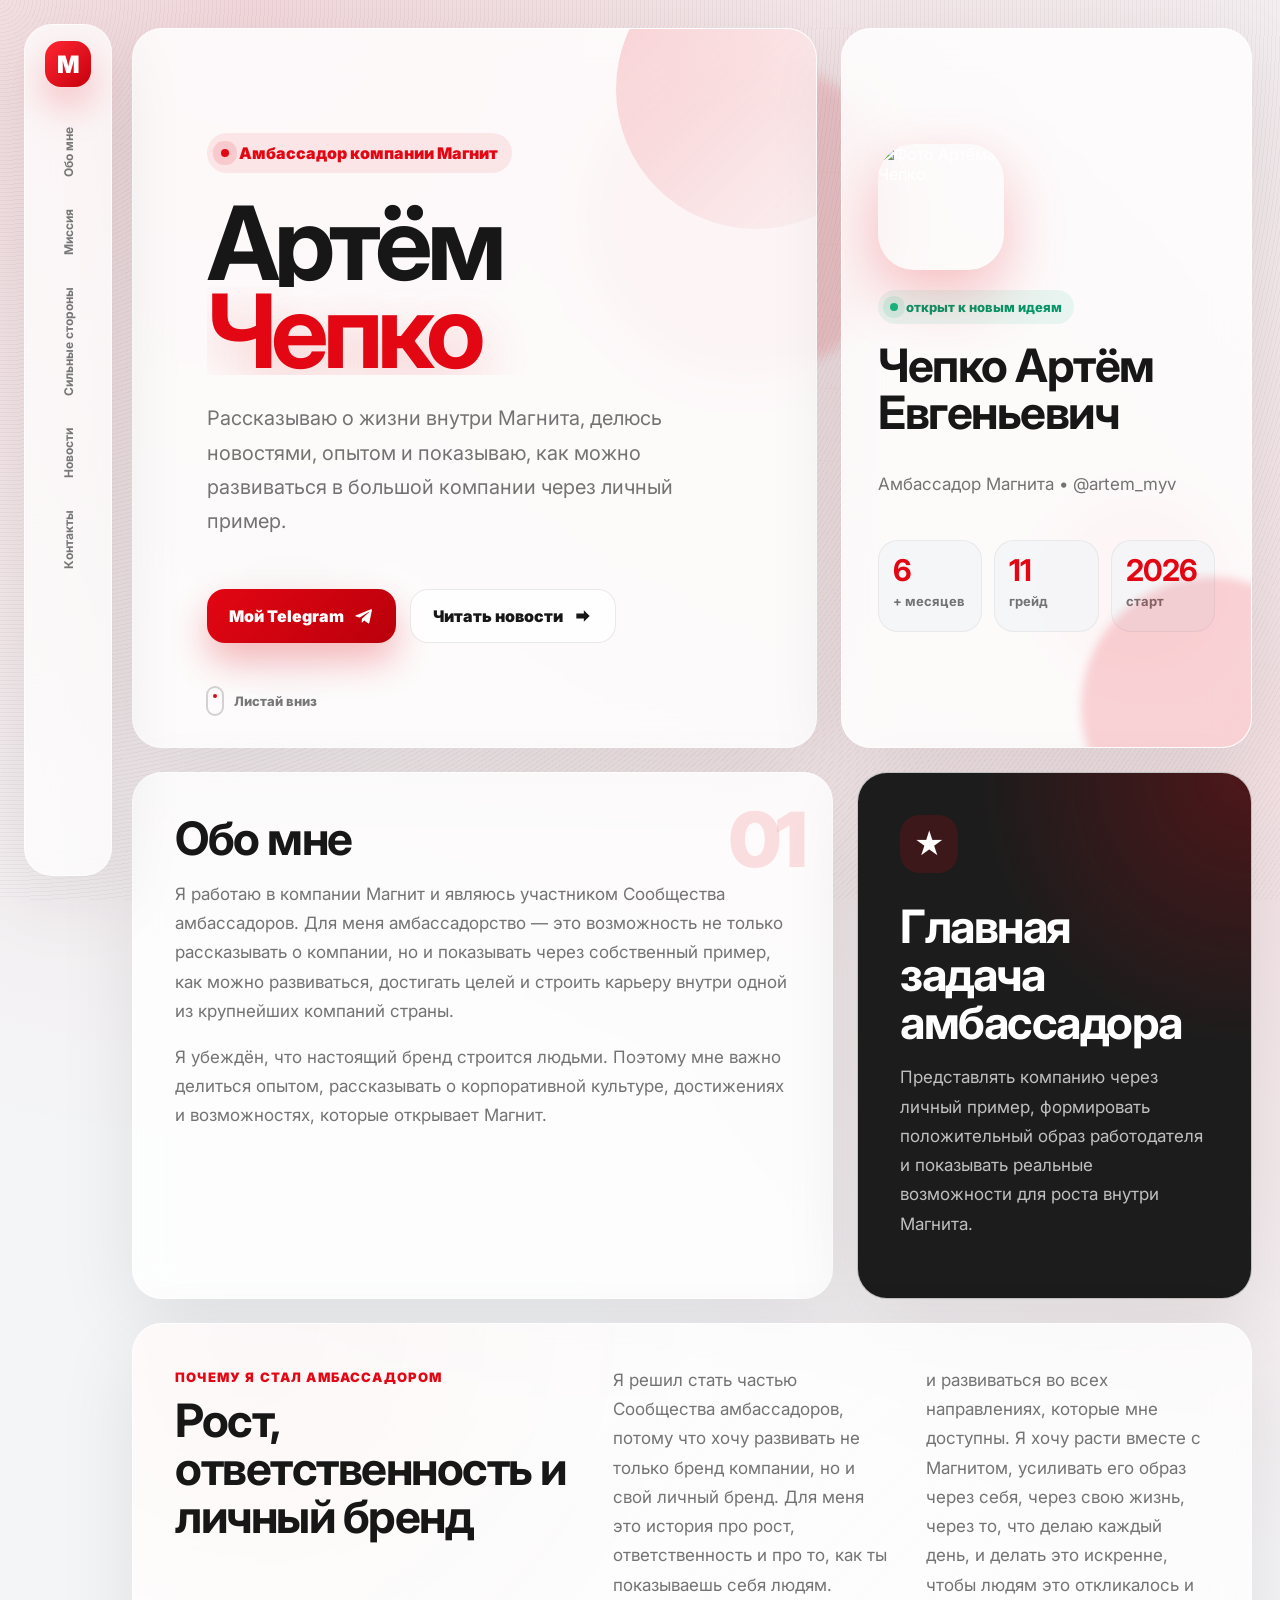
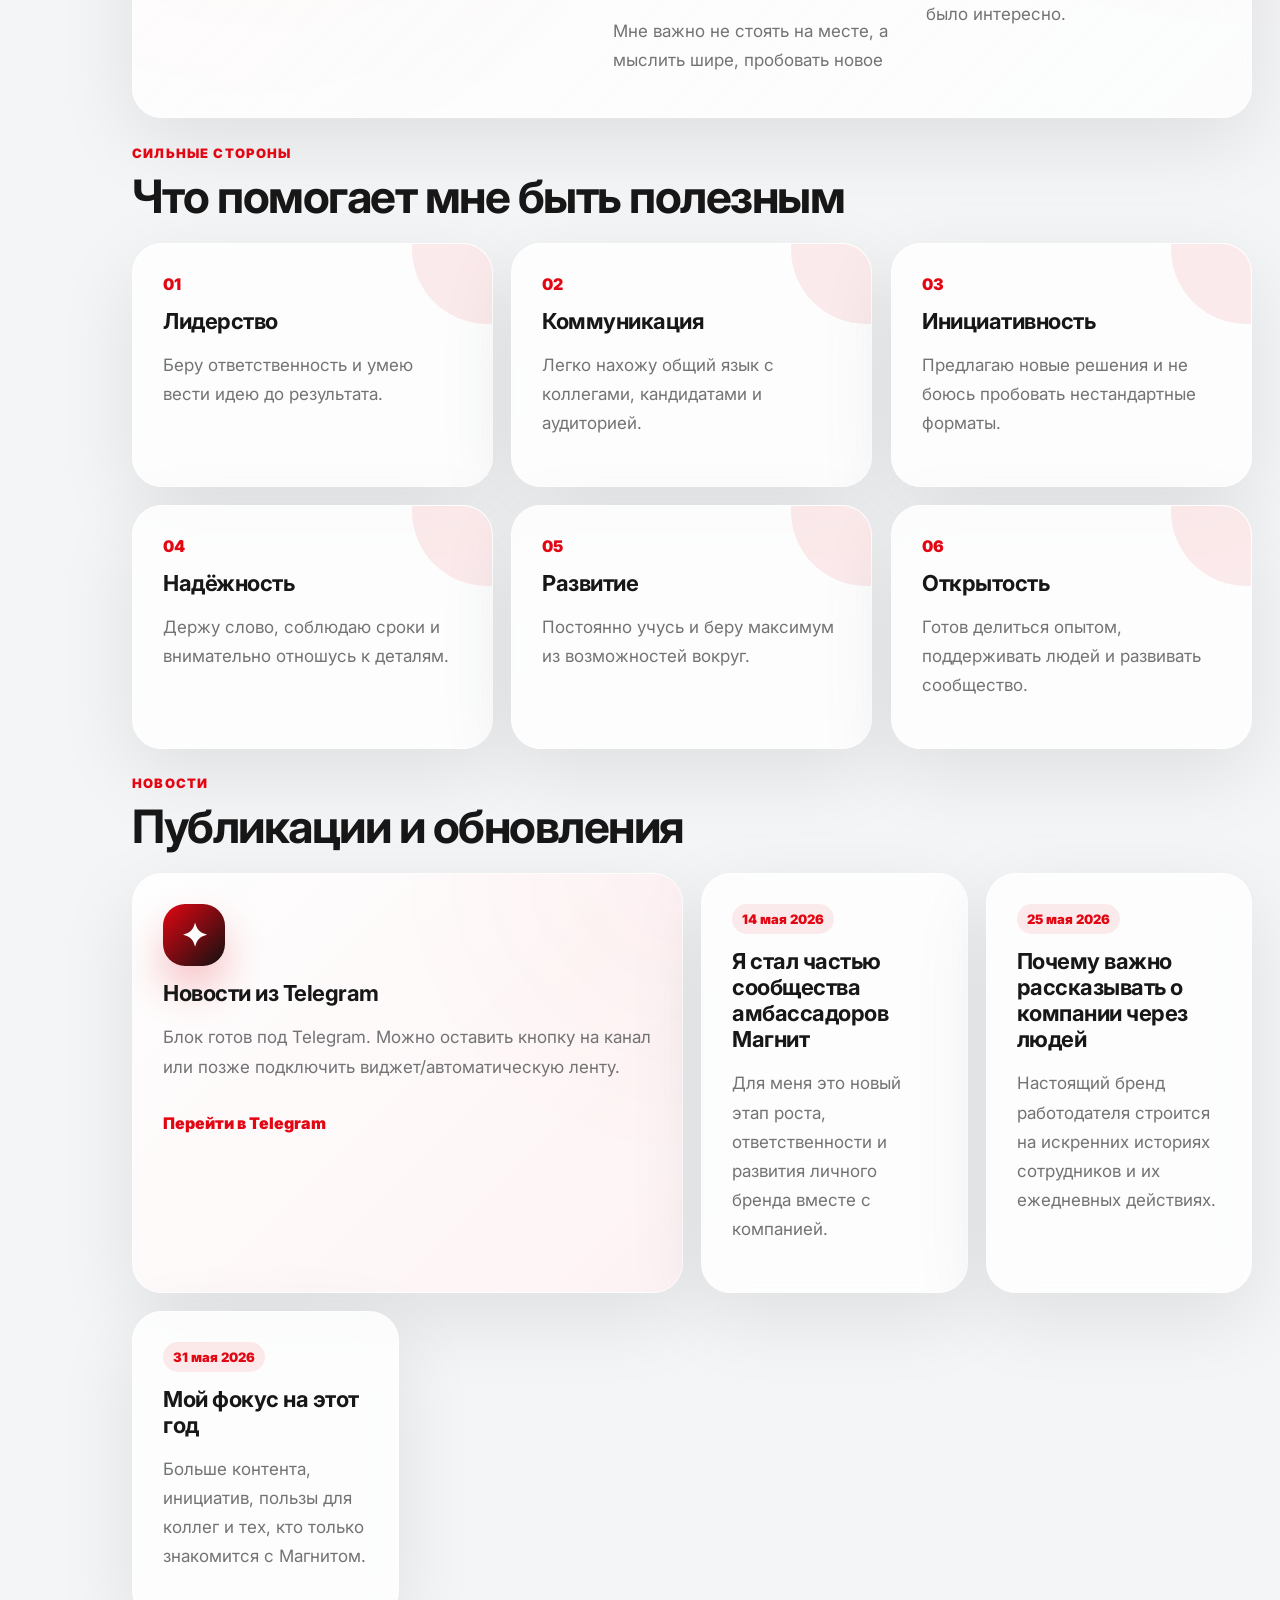
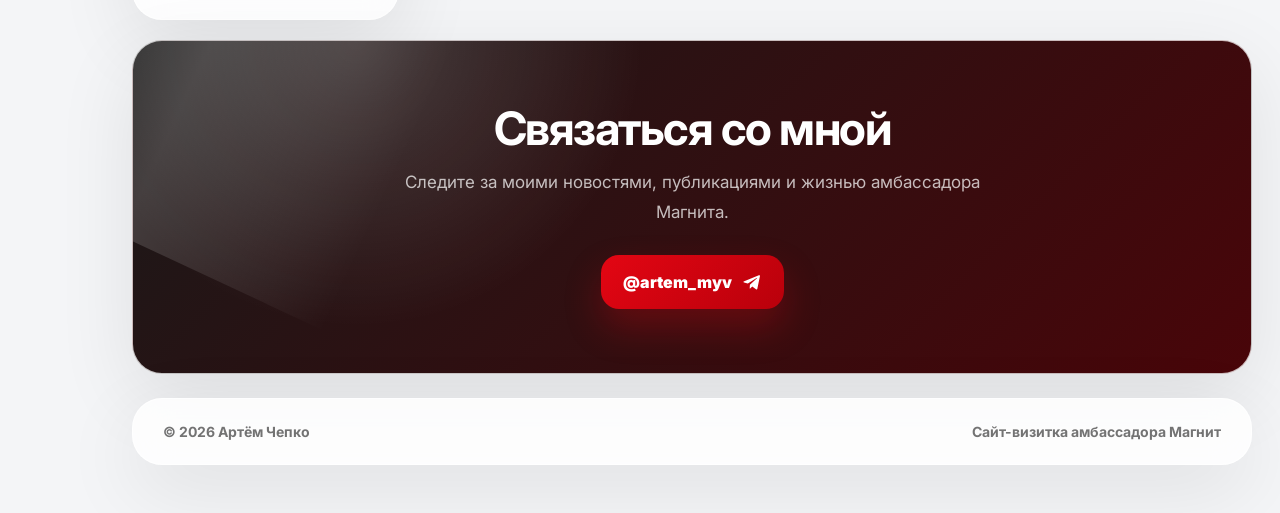
==== index.html @ b3a51ec0 "Add files via upload" ====
<!doctype html>
<html lang="ru">
<head>
  <meta charset="UTF-8" />
  <meta name="viewport" content="width=device-width, initial-scale=1.0" />
  <title>Артём Чепко — Амбассадор Магнит</title>
  <meta name="description" content="Сайт-визитка амбассадора компании Магнит — Артём Чепко." />
  <link rel="stylesheet" href="./styles.css" />
</head>
<body>
  <div class="preloader" id="preloader">
    <div class="preloader__logo">М</div>
    <div class="preloader__line"></div>
  </div>

  <div class="noise"></div>
  <div class="cursor" id="cursor"></div>

  <aside class="sidebar">
    <a class="sidebar__logo magnetic" href="#top">М</a>
    <nav>
      <a href="#about">Обо мне</a>
      <a href="#mission">Миссия</a>
      <a href="#strengths">Сильные стороны</a>
      <a href="#news">Новости</a>
      <a href="#contact">Контакты</a>
    </nav>
  </aside>

  <header class="mobile-header">
    <a class="mobile-header__logo" href="#top">М</a>
    <a class="mobile-header__telegram" href="https://t.me/artem_myv" target="_blank" rel="noreferrer">@artem_myv</a>
  </header>

  <main id="top">
    <section class="hero">
      <div class="hero__bg">
        <span class="orb orb--one"></span>
        <span class="orb orb--two"></span>
        <span class="orb orb--three"></span>
        <span class="grid-lines"></span>
      </div>

      <div class="hero__content reveal">
        <div class="eyebrow">
          <span></span>
          Амбассадор компании Магнит
        </div>

        <h1>
          <span class="split-line">Артём</span>
          <span class="split-line accent-text">Чепко</span>
        </h1>

        <p class="hero__text">
          Рассказываю о жизни внутри Магнита, делюсь новостями, опытом и показываю,
          как можно развиваться в большой компании через личный пример.
        </p>

        <div class="hero__actions">
          <a class="btn btn--primary magnetic" href="https://t.me/artem_myv" target="_blank" rel="noreferrer">
            Мой Telegram
            <svg viewBox="0 0 24 24" aria-hidden="true"><path d="M21.7 4.3 18.4 20c-.2 1-.8 1.2-1.6.7l-4.5-3.3-2.2 2.1c-.2.2-.4.4-.9.4l.3-4.7L18 7.5c.4-.3-.1-.5-.5-.2L7 13.9 2.5 12.5c-1-.3-1-1 .2-1.4L20.2 4c.8-.3 1.6.2 1.5.3Z"/></svg>
          </a>
          <a class="btn btn--ghost magnetic" href="#news">
            Читать новости
            <svg viewBox="0 0 24 24" aria-hidden="true"><path d="M13 5l7 7-7 7v-4H4v-6h9V5Z"/></svg>
          </a>
        </div>
      </div>

      <div class="hero__card tilt reveal">
        <div class="profile-glow"></div>
<div class="avatar avatar--photo">
  <img src="https://i.imgur.com/eWdHBQI.jpeg.jpg" alt="Фото Артёма Чепко">
</div>
        <div class="status">
          <span class="status__dot"></span>
          открыт к новым идеям
        </div>
        <h2>Чепко Артём Евгеньевич</h2>
        <p>Амбассадор Магнита • @artem_myv</p>

        <div class="stats">
          <div>
            <b data-count="6">0</b><span>+ месяцев</span>
          </div>
          <div>
            <b data-count="11">0</b><span>грейд</span>
          </div>
          <div>
            <b data-count="2026">0</b><span>старт</span>
          </div>
        </div>
      </div>

      <div class="scroll-hint">
        <span></span>
        Листай вниз
      </div>
    </section>

    <section id="about" class="section section--grid">
      <article class="card card--big reveal">
        <div class="card__number">01</div>
        <h2>Обо мне</h2>
        <p>
          Я работаю в компании Магнит и являюсь участником Сообщества амбассадоров.
          Для меня амбассадорство — это возможность не только рассказывать о компании,
          но и показывать через собственный пример, как можно развиваться, достигать целей
          и строить карьеру внутри одной из крупнейших компаний страны.
        </p>
        <p>
          Я убеждён, что настоящий бренд строится людьми. Поэтому мне важно делиться опытом,
          рассказывать о корпоративной культуре, достижениях и возможностях, которые открывает Магнит.
        </p>
      </article>

      <article class="card card--dark reveal">
        <div class="icon-badge">★</div>
        <h2>Главная задача амбассадора</h2>
        <p>
          Представлять компанию через личный пример, формировать положительный образ работодателя
          и показывать реальные возможности для роста внутри Магнита.
        </p>
      </article>
    </section>

    <section id="mission" class="section">
      <article class="mission reveal">
        <div class="section-title">
          <span>Почему я стал амбассадором</span>
          <h2>Рост, ответственность и личный бренд</h2>
        </div>

        <div class="mission__text">
          <p>
            Я решил стать частью Сообщества амбассадоров, потому что хочу развивать не только бренд компании,
            но и свой личный бренд. Для меня это история про рост, ответственность и про то, как ты показываешь себя людям.
          </p>
          <p>
            Мне важно не стоять на месте, а мыслить шире, пробовать новое и развиваться во всех направлениях,
            которые мне доступны. Я хочу расти вместе с Магнитом, усиливать его образ через себя, через свою жизнь,
            через то, что делаю каждый день, и делать это искренне, чтобы людям это откликалось и было интересно.
          </p>
        </div>
      </article>
    </section>

    <section id="strengths" class="section">
      <div class="section-title reveal">
        <span>Сильные стороны</span>
        <h2>Что помогает мне быть полезным</h2>
      </div>

      <div class="strengths">
        <article class="strength reveal tilt">
          <span>01</span>
          <h3>Лидерство</h3>
          <p>Беру ответственность и умею вести идею до результата.</p>
        </article>
        <article class="strength reveal tilt">
          <span>02</span>
          <h3>Коммуникация</h3>
          <p>Легко нахожу общий язык с коллегами, кандидатами и аудиторией.</p>
        </article>
        <article class="strength reveal tilt">
          <span>03</span>
          <h3>Инициативность</h3>
          <p>Предлагаю новые решения и не боюсь пробовать нестандартные форматы.</p>
        </article>
        <article class="strength reveal tilt">
          <span>04</span>
          <h3>Надёжность</h3>
          <p>Держу слово, соблюдаю сроки и внимательно отношусь к деталям.</p>
        </article>
        <article class="strength reveal tilt">
          <span>05</span>
          <h3>Развитие</h3>
          <p>Постоянно учусь и беру максимум из возможностей вокруг.</p>
        </article>
        <article class="strength reveal tilt">
          <span>06</span>
          <h3>Открытость</h3>
          <p>Готов делиться опытом, поддерживать людей и развивать сообщество.</p>
        </article>
      </div>
    </section>

    <section id="news" class="section">
      <div class="section-title reveal">
        <span>Новости</span>
        <h2>Публикации и обновления</h2>
      </div>

      <div class="news">
        <article class="telegram-card reveal">
          <div class="telegram-card__icon">✦</div>
          <h3>Новости из Telegram</h3>
          <p>
            Блок готов под Telegram. Можно оставить кнопку на канал или позже подключить виджет/автоматическую ленту.
          </p>
          <a class="magnetic" href="https://t.me/artem_myv" target="_blank" rel="noreferrer">Перейти в Telegram</a>
        </article>

        <article class="news-card reveal">
          <time>14 мая 2026</time>
          <h3>Я стал частью сообщества амбассадоров Магнит</h3>
          <p>Для меня это новый этап роста, ответственности и развития личного бренда вместе с компанией.</p>
        </article>

        <article class="news-card reveal">
          <time>25 мая 2026</time>
          <h3>Почему важно рассказывать о компании через людей</h3>
          <p>Настоящий бренд работодателя строится на искренних историях сотрудников и их ежедневных действиях.</p>
        </article>

        <article class="news-card reveal">
          <time>31 мая 2026</time>
          <h3>Мой фокус на этот год</h3>
          <p>Больше контента, инициатив, пользы для коллег и тех, кто только знакомится с Магнитом.</p>
        </article>
      </div>
    </section>

     </div>
     <div>⠀</div>
    <section id="contact" class="contact reveal">
      <div class="contact__shine"></div></div>
      <h2>Связаться со мной</h2>
      <p>Следите за моими новостями, публикациями и жизнью амбассадора Магнита.</p>
      <a class="btn btn--primary magnetic" href="https://t.me/artem_myv" target="_blank" rel="noreferrer">
        @artem_myv
        <svg viewBox="0 0 24 24" aria-hidden="true"><path d="M21.7 4.3 18.4 20c-.2 1-.8 1.2-1.6.7l-4.5-3.3-2.2 2.1c-.2.2-.4.4-.9.4l.3-4.7L18 7.5c.4-.3-.1-.5-.5-.2L7 13.9 2.5 12.5c-1-.3-1-1 .2-1.4L20.2 4c.8-.3 1.6.2 1.5.3Z"/></svg>
      </a>
    </section>

    <footer>
      <span>© 2026 Артём Чепко</span>
      <span>Сайт-визитка амбассадора Магнит</span>
    </footer>
  </main>

  <script src="./script.js"></script>
</body>
</html>
---- styles.css ----
@import url('https://fonts.googleapis.com/css2?family=Inter:wght@400;500;700;800;900&display=swap');

:root {
  --red: #e30613;
  --red-2: #ff3341;
  --dark: #171717;
  --dark-2: #242424;
  --muted: #737373;
  --bg: #f4f5f7;
  --card: rgba(255, 255, 255, .82);
  --line: rgba(23, 23, 23, .09);
  --radius: 30px;
  --shadow: 0 24px 80px rgba(0, 0, 0, .09);
}

* {
  box-sizing: border-box;
}

html {
  scroll-behavior: smooth;
}

body {
  margin: 0;
  font-family: Inter, Arial, sans-serif;
  background:
    radial-gradient(circle at 20% 0%, rgba(227, 6, 19, .12), transparent 30%),
    radial-gradient(circle at 100% 20%, rgba(227, 6, 19, .09), transparent 28%),
    var(--bg);
  color: var(--dark);
  overflow-x: hidden;
}

body.loaded {
  overflow-x: hidden;
}

a {
  color: inherit;
  text-decoration: none;
}

svg {
  width: 20px;
  height: 20px;
  fill: currentColor;
}

.noise {
  pointer-events: none;
  position: fixed;
  inset: 0;
  z-index: 1;
  opacity: .05;
  background-image:
    repeating-radial-gradient(circle at 0 0, rgba(0,0,0,.65) 0 1px, transparent 1px 4px);
  mix-blend-mode: multiply;
}

.cursor {
  pointer-events: none;
  position: fixed;
  left: 0;
  top: 0;
  z-index: 999;
  width: 24px;
  height: 24px;
  border: 2px solid rgba(227, 6, 19, .7);
  border-radius: 50%;
  transform: translate(-50%, -50%);
  opacity: 0;
  transition: width .2s ease, height .2s ease, opacity .25s ease, border-color .2s ease, background .2s ease;
}

.cursor.active {
  width: 52px;
  height: 52px;
  background: rgba(227, 6, 19, .1);
  border-color: rgba(227, 6, 19, .25);
}

.preloader {
  position: fixed;
  inset: 0;
  z-index: 1000;
  display: grid;
  place-items: center;
  background: #f7f7f7;
  transition: transform .8s cubic-bezier(.76, 0, .24, 1), opacity .8s ease;
}

.preloader.hide {
  transform: translateY(-100%);
  opacity: .98;
}

.preloader__logo {
  width: 78px;
  height: 78px;
  display: grid;
  place-items: center;
  border-radius: 24px;
  background: linear-gradient(135deg, var(--red), #b4000a);
  color: white;
  font-size: 38px;
  font-weight: 900;
  animation: logoPulse 1.1s ease-in-out infinite alternate;
}

.preloader__line {
  position: absolute;
  left: 50%;
  top: calc(50% + 62px);
  width: 180px;
  height: 4px;
  border-radius: 99px;
  background: rgba(227, 6, 19, .12);
  transform: translateX(-50%);
  overflow: hidden;
}

.preloader__line::after {
  content: '';
  display: block;
  width: 45%;
  height: 100%;
  border-radius: inherit;
  background: var(--red);
  animation: loadingLine 1s ease-in-out infinite;
}

@keyframes logoPulse {
  from { transform: scale(.96) rotate(-3deg); box-shadow: 0 18px 45px rgba(227, 6, 19, .24); }
  to { transform: scale(1.05) rotate(3deg); box-shadow: 0 24px 80px rgba(227, 6, 19, .34); }
}

@keyframes loadingLine {
  0% { transform: translateX(-110%); }
  100% { transform: translateX(240%); }
}

.sidebar {
  position: fixed;
  z-index: 20;
  left: 24px;
  top: 24px;
  bottom: 24px;
  width: 88px;
  padding: 16px 10px;
  border: 1px solid rgba(255,255,255,.65);
  border-radius: 28px;
  background: rgba(255,255,255,.72);
  backdrop-filter: blur(18px);
  box-shadow: var(--shadow);
  display: flex;
  flex-direction: column;
  align-items: center;
  gap: 30px;
}

.sidebar__logo,
.mobile-header__logo {
  width: 46px;
  height: 46px;
  display: grid;
  place-items: center;
  border-radius: 16px;
  background: linear-gradient(135deg, #ff2733, #c6000c);
  color: white;
  font-size: 24px;
  font-weight: 900;
  box-shadow: 0 18px 38px rgba(227, 6, 19, .25);
}

.sidebar nav {
  display: flex;
  flex-direction: column;
  gap: 12px;
}

.sidebar nav a {
  writing-mode: vertical-rl;
  transform: rotate(180deg);
  padding: 10px 0;
  color: #777;
  font-size: 12px;
  font-weight: 700;
  transition: .25s;
}

.sidebar nav a:hover {
  color: var(--red);
}

.mobile-header {
  display: none;
}

main {
  position: relative;
  z-index: 2;
  max-width: 1320px;
  margin: 0 auto;
  padding: 28px 28px 48px 132px;
}

.hero {
  position: relative;
  min-height: 720px;
  display: grid;
  grid-template-columns: 1.25fr .75fr;
  align-items: stretch;
  gap: 24px;
}

.hero__bg {
  pointer-events: none;
  position: absolute;
  inset: 0;
  overflow: hidden;
  border-radius: 36px;
}

.grid-lines {
  position: absolute;
  inset: 0;
  opacity: .35;
  background-image:
    linear-gradient(rgba(227,6,19,.1) 1px, transparent 1px),
    linear-gradient(90deg, rgba(227,6,19,.1) 1px, transparent 1px);
  background-size: 72px 72px;
  mask-image: radial-gradient(circle at 50% 30%, black, transparent 70%);
  animation: gridMove 18s linear infinite;
}

@keyframes gridMove {
  to { transform: translateY(72px); }
}

.orb {
  position: absolute;
  border-radius: 50%;
  filter: blur(6px);
  opacity: .78;
  animation: floatOrb 8s ease-in-out infinite;
}

.orb--one {
  width: 320px;
  height: 320px;
  background: rgba(227, 6, 19, .16);
  right: 31%;
  top: 4%;
}

.orb--two {
  width: 180px;
  height: 180px;
  background: rgba(255, 68, 80, .2);
  right: 2%;
  bottom: 10%;
  animation-delay: -2s;
}

.orb--three {
  width: 130px;
  height: 130px;
  background: rgba(23, 23, 23, .08);
  left: 8%;
  bottom: 8%;
  animation-delay: -4s;
}

@keyframes floatOrb {
  0%, 100% { transform: translate3d(0, 0, 0) scale(1); }
  50% { transform: translate3d(18px, -26px, 0) scale(1.08); }
}

.hero__content,
.hero__card,
.card,
.mission,
.strength,
.telegram-card,
.news-card,
.contact,
footer {
  border: 1px solid rgba(255, 255, 255, .72);
  background: var(--card);
  backdrop-filter: blur(18px);
  border-radius: var(--radius);
  box-shadow: var(--shadow);
}

.hero__content {
  position: relative;
  overflow: hidden;
  padding: 74px;
  display: flex;
  flex-direction: column;
  justify-content: center;
}

.hero__content::after {
  content: '';
  position: absolute;
  right: -80px;
  top: -80px;
  width: 280px;
  height: 280px;
  background: linear-gradient(135deg, rgba(227,6,19,.18), transparent);
  border-radius: 50%;
  animation: breathe 4s ease-in-out infinite;
}

@keyframes breathe {
  50% { transform: scale(1.15); opacity: .6; }
}

.eyebrow {
  display: flex;
  gap: 10px;
  align-items: center;
  width: fit-content;
  padding: 10px 14px;
  border-radius: 999px;
  background: rgba(227, 6, 19, .08);
  color: var(--red);
  font-weight: 900;
  margin-bottom: 26px;
}

.eyebrow span {
  width: 8px;
  height: 8px;
  border-radius: 50%;
  background: var(--red);
  box-shadow: 0 0 0 8px rgba(227, 6, 19, .12);
  animation: blink 1.2s ease-in-out infinite;
}

@keyframes blink {
  50% { transform: scale(.65); opacity: .55; }
}

h1 {
  margin: 0;
  font-size: clamp(54px, 8vw, 112px);
  line-height: .86;
  letter-spacing: -6px;
}

.split-line {
  display: block;
  overflow: hidden;
  animation: textRise .9s cubic-bezier(.16, 1, .3, 1) both;
}

.split-line:nth-child(2) {
  animation-delay: .12s;
}

.accent-text {
  color: var(--red);
  text-shadow: 0 16px 50px rgba(227, 6, 19, .22);
}

@keyframes textRise {
  from { transform: translateY(105%); opacity: 0; }
  to { transform: translateY(0); opacity: 1; }
}

h2 {
  margin: 0 0 16px;
  font-size: clamp(28px, 4vw, 46px);
  line-height: 1.04;
  letter-spacing: -1.5px;
}

h3 {
  margin: 14px 0 8px;
  font-size: 22px;
  letter-spacing: -.5px;
}

p {
  color: var(--muted);
  font-size: 17px;
  line-height: 1.72;
}

.hero__text {
  position: relative;
  z-index: 1;
  max-width: 720px;
  font-size: 20px;
  margin-top: 26px;
}

.hero__actions {
  position: relative;
  z-index: 1;
  display: flex;
  gap: 14px;
  margin-top: 30px;
  flex-wrap: wrap;
}

.btn {
  position: relative;
  overflow: hidden;
  min-height: 54px;
  display: inline-flex;
  gap: 10px;
  align-items: center;
  justify-content: center;
  padding: 16px 22px;
  border-radius: 18px;
  font-weight: 900;
  transition: transform .25s ease, box-shadow .25s ease;
}

.btn::after {
  content: '';
  position: absolute;
  inset: 0;
  background: linear-gradient(120deg, transparent, rgba(255,255,255,.35), transparent);
  transform: translateX(-110%);
  transition: transform .55s ease;
}

.btn:hover::after {
  transform: translateX(110%);
}

.btn:hover {
  transform: translateY(-3px);
}

.btn--primary {
  background: linear-gradient(135deg, var(--red), #b9000b);
  color: white;
  box-shadow: 0 18px 36px rgba(227, 6, 19, .28);
}

.btn--ghost {
  background: rgba(255,255,255,.78);
  color: var(--dark);
  border: 1px solid var(--line);
}

.hero__card {
  position: relative;
  overflow: hidden;
  padding: 36px;
  display: flex;
  flex-direction: column;
  justify-content: center;
  transform-style: preserve-3d;
}

.profile-glow {
  position: absolute;
  inset: auto -90px -90px auto;
  width: 260px;
  height: 260px;
  border-radius: 50%;
  background: rgba(227, 6, 19, .16);
  filter: blur(4px);
}

.avatar {
  position: relative;
  width: 126px;
  height: 126px;
  display: grid;
  place-items: center;
  border-radius: 36px;
  background:
    linear-gradient(135deg, rgba(255,255,255,.12), transparent),
    linear-gradient(135deg, #232323, var(--red));
  color: white;
  box-shadow: 0 24px 60px rgba(227, 6, 19, .25);
  margin-bottom: 20px;
  animation: avatarFloat 4s ease-in-out infinite;
}

.avatar::before {
  content: '';
  position: absolute;
  inset: -8px;
  border: 1px solid rgba(227, 6, 19, .22);
  border-radius: 42px;
  animation: avatarRing 2.6s ease-in-out infinite;
}

.avatar span {
  font-size: 40px;
  font-weight: 900;
}

@keyframes avatarFloat {
  50% { transform: translateY(-10px) rotate(-2deg); }
}

@keyframes avatarRing {
  50% { transform: scale(1.08); opacity: .45; }
}

.status {
  display: inline-flex;
  gap: 8px;
  align-items: center;
  width: fit-content;
  padding: 9px 12px;
  background: rgba(16, 185, 129, .09);
  color: #059669;
  border-radius: 999px;
  font-size: 13px;
  font-weight: 800;
  margin-bottom: 18px;
}

.status__dot {
  width: 8px;
  height: 8px;
  border-radius: 50%;
  background: #10b981;
  box-shadow: 0 0 0 7px rgba(16,185,129,.12);
}

.stats {
  display: grid;
  grid-template-columns: repeat(3, 1fr);
  gap: 12px;
  margin-top: 24px;
}

.stats div {
  min-height: 92px;
  padding: 14px;
  border-radius: 20px;
  background: rgba(244, 245, 247, .86);
  border: 1px solid rgba(23,23,23,.06);
}

.stats b {
  display: block;
  color: var(--red);
  font-size: 30px;
  line-height: 1;
  letter-spacing: -1px;
}

.stats span {
  display: block;
  margin-top: 8px;
  color: var(--muted);
  font-size: 13px;
  font-weight: 700;
}

.scroll-hint {
  position: absolute;
  left: 74px;
  bottom: 32px;
  display: flex;
  align-items: center;
  gap: 10px;
  color: #777;
  font-weight: 800;
  font-size: 13px;
}

.scroll-hint span {
  width: 18px;
  height: 30px;
  border: 2px solid rgba(23,23,23,.18);
  border-radius: 999px;
  position: relative;
}

.scroll-hint span::after {
  content: '';
  position: absolute;
  left: 50%;
  top: 6px;
  width: 4px;
  height: 4px;
  border-radius: 50%;
  background: var(--red);
  transform: translateX(-50%);
  animation: wheel 1.3s infinite;
}

@keyframes wheel {
  to { transform: translate(-50%, 11px); opacity: 0; }
}

.section {
  margin-top: 24px;
}

.section--grid {
  display: grid;
  grid-template-columns: 1.28fr .72fr;
  gap: 24px;
}

.card,
.mission {
  position: relative;
  overflow: hidden;
  padding: 42px;
}

.card__number {
  position: absolute;
  right: 30px;
  top: 20px;
  color: rgba(227, 6, 19, .12);
  font-size: 76px;
  font-weight: 900;
  letter-spacing: -5px;
}

.card--dark {
  background:
    radial-gradient(circle at 100% 0, rgba(227,6,19,.25), transparent 42%),
    #1c1c1c;
  color: white;
}

.card--dark p {
  color: rgba(255,255,255,.72);
}

.icon-badge {
  width: 58px;
  height: 58px;
  display: grid;
  place-items: center;
  border-radius: 20px;
  background: rgba(227,6,19,.16);
  color: white;
  font-size: 30px;
  margin-bottom: 30px;
  animation: iconSpin 7s linear infinite;
}

@keyframes iconSpin {
  to { transform: rotate(360deg); }
}

.section-title {
  margin-bottom: 22px;
}

.section-title span {
  display: inline-block;
  color: var(--red);
  font-size: 13px;
  font-weight: 900;
  letter-spacing: .09em;
  text-transform: uppercase;
  margin-bottom: 12px;
}

.mission {
  display: grid;
  grid-template-columns: .8fr 1.2fr;
  gap: 40px;
  background:
    linear-gradient(135deg, rgba(255,255,255,.88), rgba(255,255,255,.72)),
    radial-gradient(circle at 10% 0%, rgba(227,6,19,.18), transparent 42%);
}

.mission__text {
  columns: 2;
  column-gap: 30px;
}

.mission__text p {
  margin-top: 0;
}

.strengths {
  display: grid;
  grid-template-columns: repeat(3, 1fr);
  gap: 18px;
}

.strength {
  position: relative;
  overflow: hidden;
  min-height: 230px;
  padding: 30px;
  transition: transform .3s ease, box-shadow .3s ease;
}

.strength::before {
  content: '';
  position: absolute;
  right: -70px;
  top: -70px;
  width: 150px;
  height: 150px;
  border-radius: 50%;
  background: rgba(227, 6, 19, .08);
  transition: .3s ease;
}

.strength:hover::before {
  transform: scale(1.3);
  background: rgba(227, 6, 19, .14);
}

.strength > span {
  color: var(--red);
  font-weight: 900;
}

.news {
  display: grid;
  grid-template-columns: repeat(4, 1fr);
  gap: 18px;
}

.telegram-card,
.news-card {
  position: relative;
  overflow: hidden;
  min-height: 270px;
  padding: 30px;
}

.telegram-card {
  grid-column: span 2;
  background:
    linear-gradient(135deg, rgba(255,255,255,.86), rgba(255,242,243,.88)),
    radial-gradient(circle at 100% 0, rgba(227,6,19,.22), transparent 42%);
}

.telegram-card__icon {
  width: 62px;
  height: 62px;
  display: grid;
  place-items: center;
  border-radius: 22px;
  color: white;
  font-size: 32px;
  font-weight: 900;
  background: linear-gradient(135deg, var(--red), #111);
  box-shadow: 0 22px 42px rgba(227,6,19,.24);
  animation: iconPop 2.8s ease-in-out infinite;
}

@keyframes iconPop {
  50% { transform: translateY(-8px) scale(1.05); }
}

.telegram-card a {
  display: inline-flex;
  margin-top: 14px;
  color: var(--red);
  font-weight: 900;
}

.news-card time {
  display: inline-flex;
  padding: 7px 10px;
  border-radius: 999px;
  background: rgba(227,6,19,.08);
  color: var(--red);
  font-size: 13px;
  font-weight: 900;
}

.contact {
  position: relative;
  overflow: hidden;
  padding: 64px;
  text-align: center;
  color: white;
  background:
    radial-gradient(circle at 20% 0, rgba(255,255,255,.17), transparent 30%),
    linear-gradient(135deg, #191919, #490509);
}

.contact__shine {
  position: absolute;
  top: -110px;
  left: -15%;
  width: 40%;
  height: 320px;
  background: linear-gradient(90deg, transparent, rgba(255,255,255,.16), transparent);
  transform: rotate(25deg);
  animation: shineMove 5s ease-in-out infinite;
}

@keyframes shineMove {
  0%, 20% { transform: translateX(-80%) rotate(25deg); }
  70%, 100% { transform: translateX(360%) rotate(25deg); }
}

.contact p {
  color: rgba(255,255,255,.72);
  max-width: 620px;
  margin: 0 auto 28px;
}

footer {
  margin-top: 24px;
  padding: 24px 30px;
  display: flex;
  justify-content: space-between;
  color: var(--muted);
  font-size: 14px;
  font-weight: 700;
}

.reveal {
  opacity: 0;
  transform: translateY(34px) scale(.985);
  transition:
    opacity .8s ease,
    transform .8s cubic-bezier(.16, 1, .3, 1);
}

.reveal.visible {
  opacity: 1;
  transform: translateY(0) scale(1);
}

.tilt {
  will-change: transform;
}

@media (hover: none) {
  .cursor {
    display: none;
  }
}

@media (max-width: 1020px) {
  .sidebar {
    display: none;
  }

  .mobile-header {
    position: fixed;
    z-index: 50;
    left: 14px;
    right: 14px;
    top: 14px;
    display: flex;
    justify-content: space-between;
    align-items: center;
    padding: 10px;
    border-radius: 22px;
    background: rgba(255,255,255,.78);
    backdrop-filter: blur(18px);
    box-shadow: 0 16px 50px rgba(0,0,0,.08);
  }

  .mobile-header__telegram {
    padding: 12px 14px;
    border-radius: 14px;
    background: rgba(227,6,19,.08);
    color: var(--red);
    font-weight: 900;
  }

  main {
    padding: 92px 16px 34px;
  }

  .hero,
  .section--grid,
  .mission {
    grid-template-columns: 1fr;
  }

  .hero {
    min-height: auto;
  }

  .hero__content {
    padding: 38px 24px 96px;
  }

  h1 {
    letter-spacing: -3px;
  }

  .hero__card {
    padding: 28px;
  }

  .scroll-hint {
    left: 24px;
  }

  .mission__text {
    columns: 1;
  }

  .strengths,
  .news {
    grid-template-columns: 1fr;
  }

  .telegram-card {
    grid-column: auto;
  }

  .contact {
    padding: 44px 22px;
  }

  footer {
    flex-direction: column;
    gap: 8px;
  }
}
.avatar--photo {
  overflow: hidden;
  background: none;
  padding: 0;
}

.avatar--photo img {
  width: 100%;
  height: 100%;
  display: block;
  object-fit: cover;
}
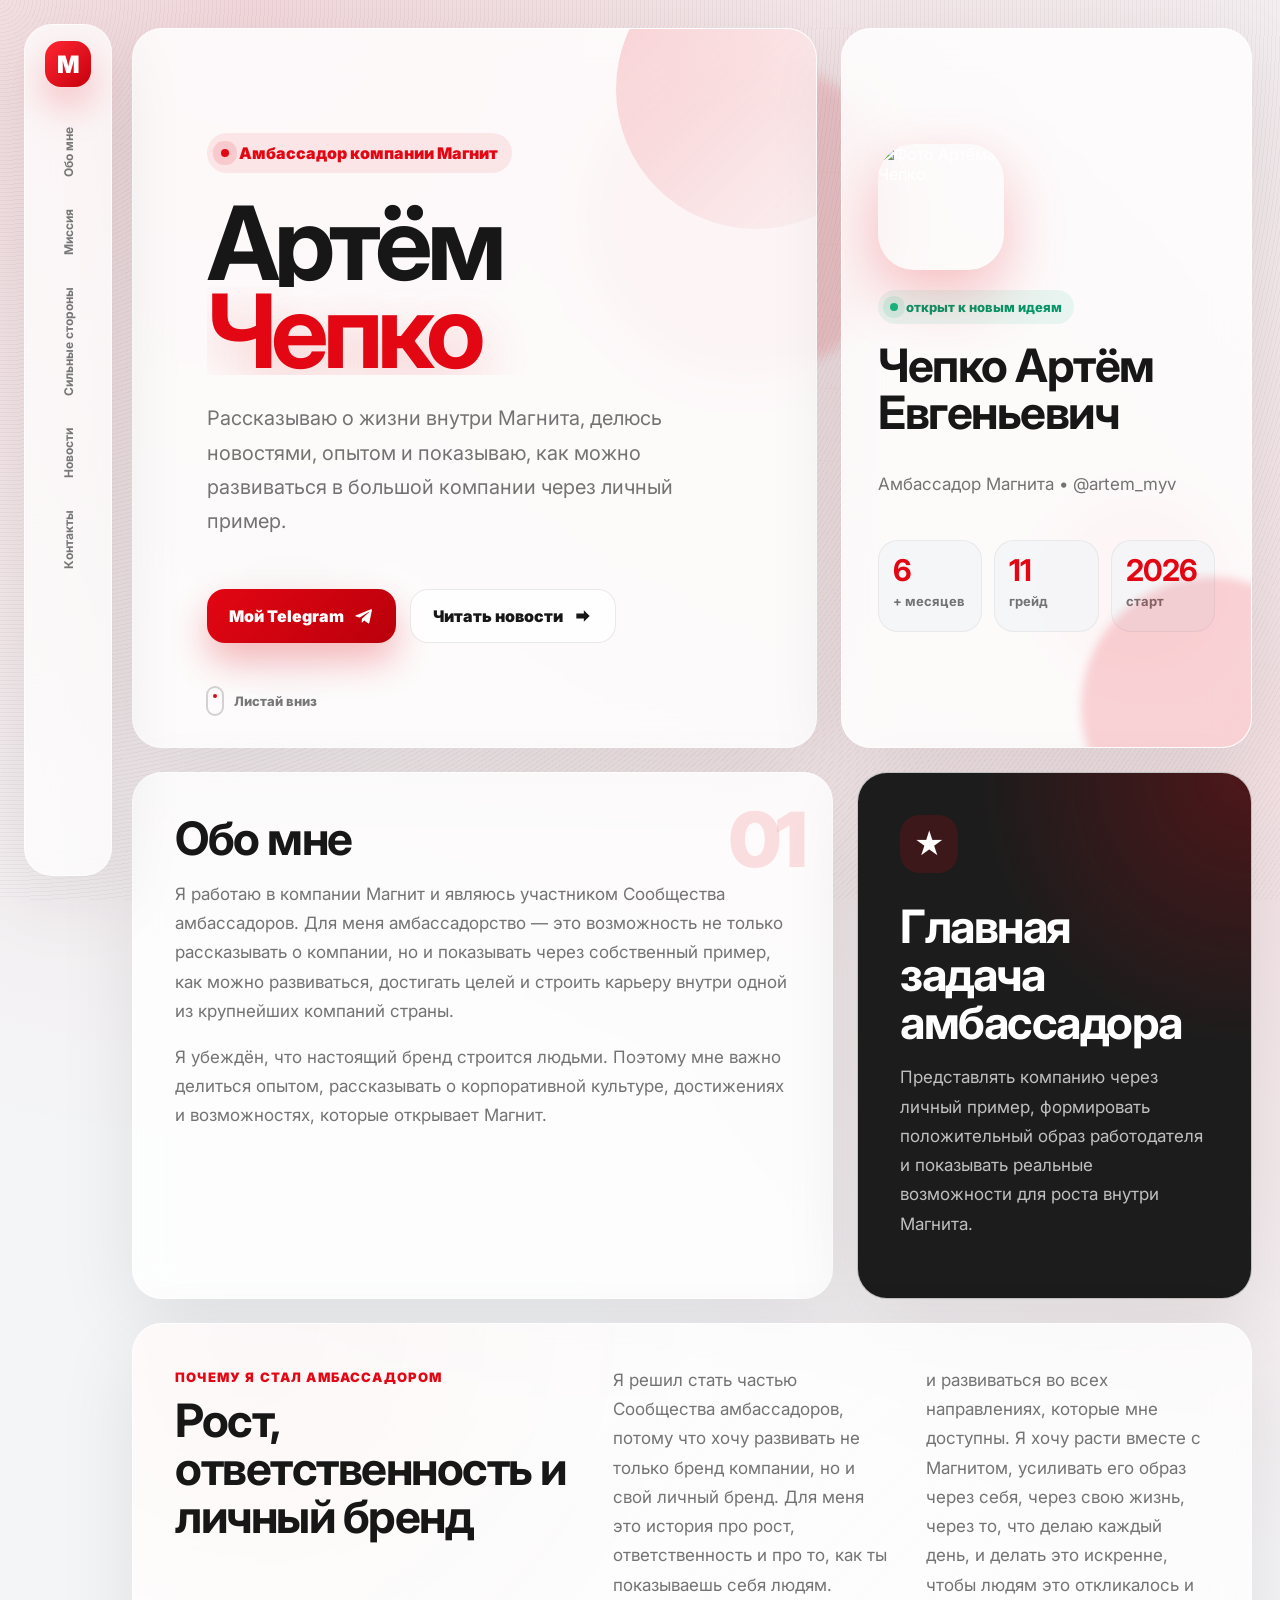
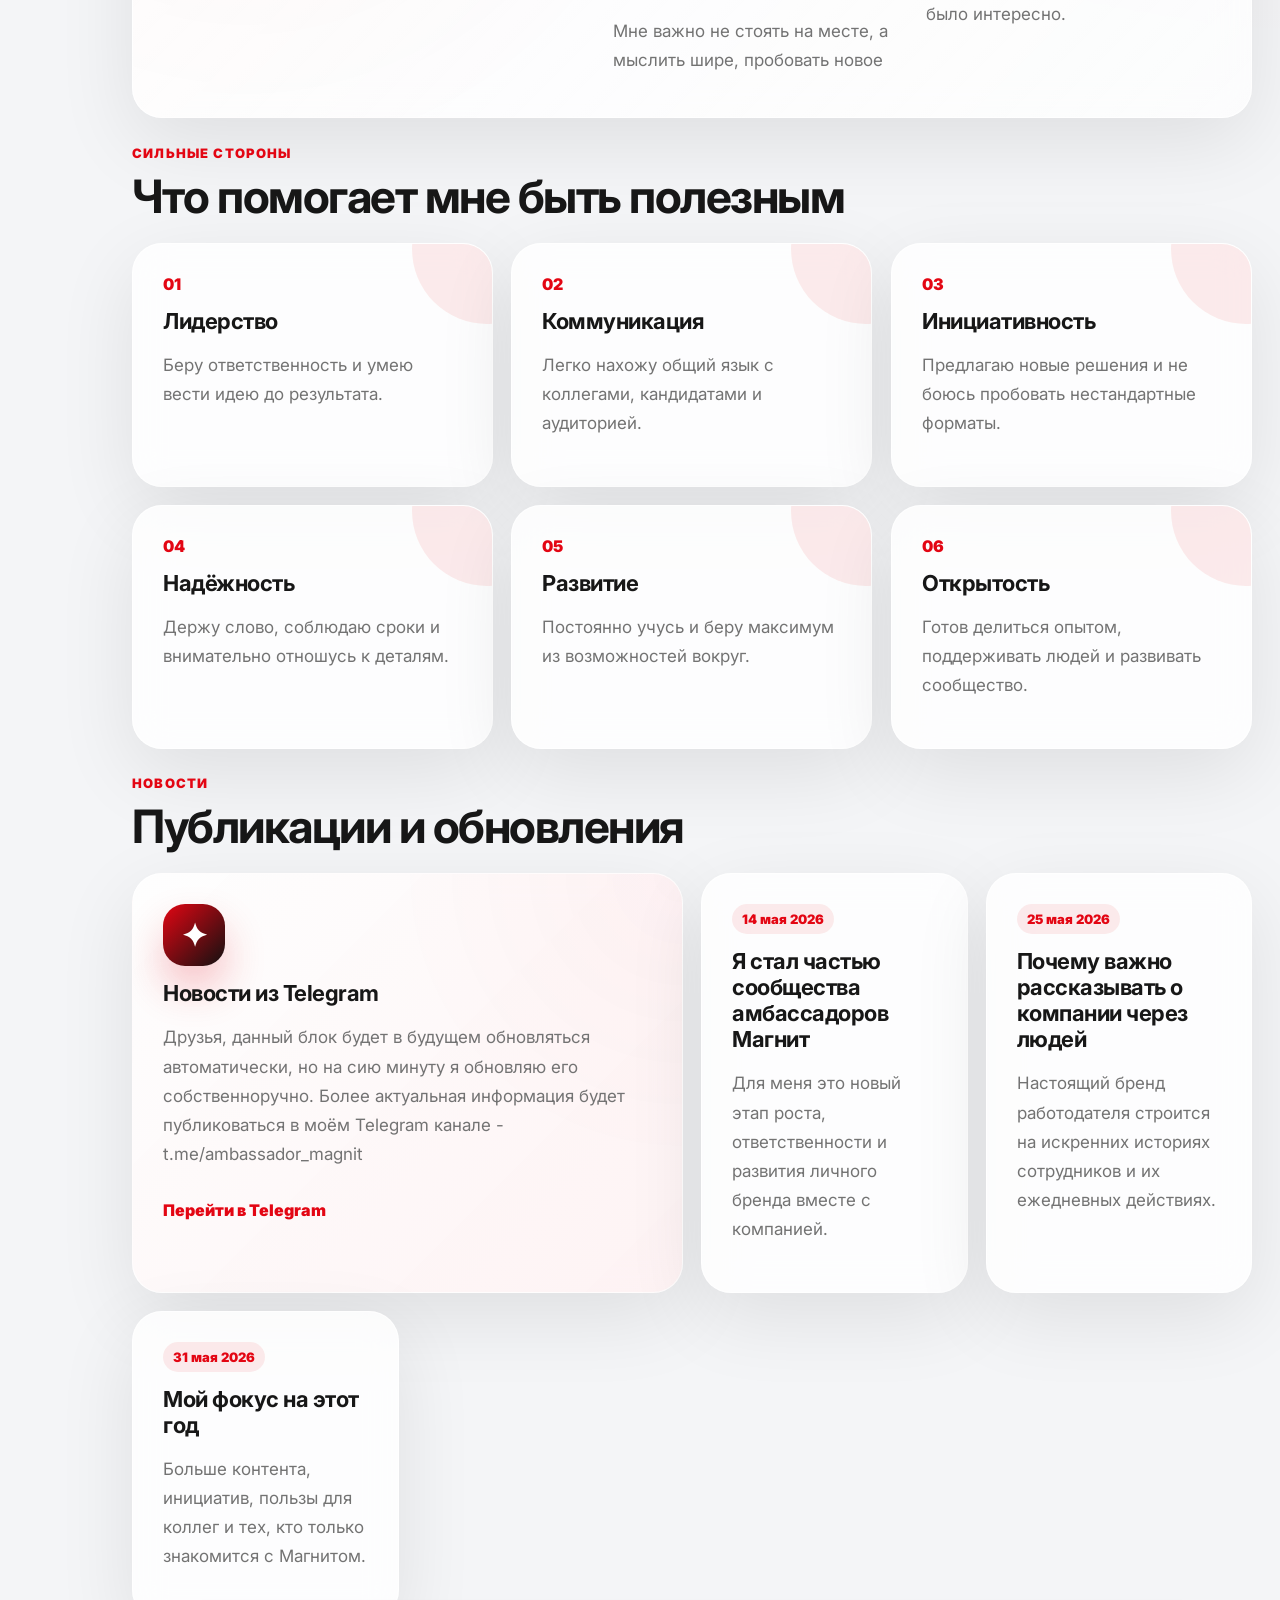
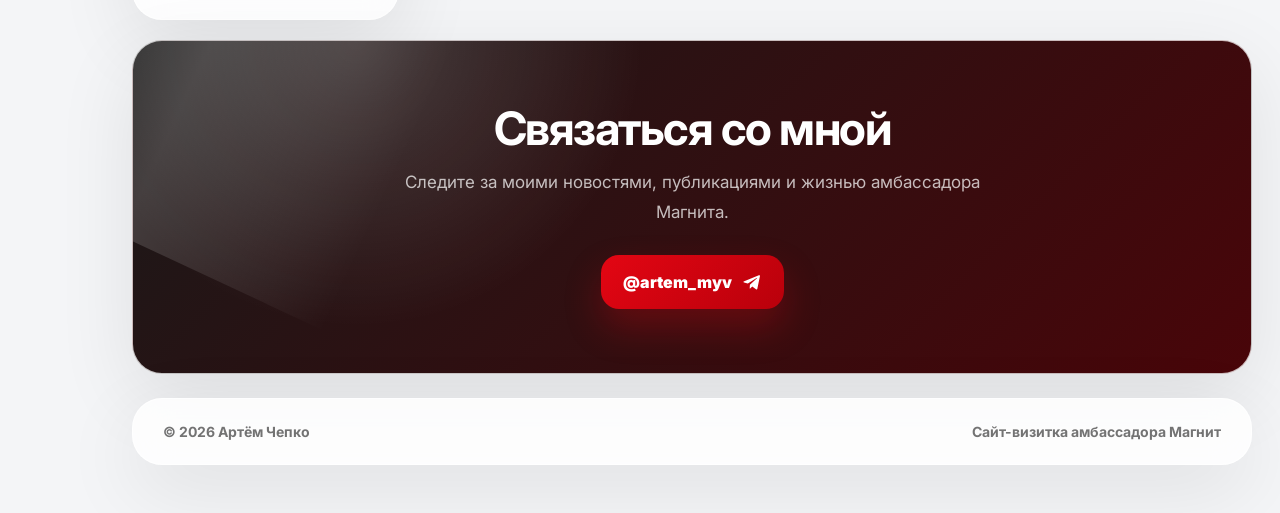
==== commit a6c862cf: "Add files via upload" ====
--- a/index.html
+++ b/index.html
@@ -198,7 +198,7 @@
           <div class="telegram-card__icon">✦</div>
           <h3>Новости из Telegram</h3>
           <p>
-            Блок готов под Telegram. Можно оставить кнопку на канал или позже подключить виджет/автоматическую ленту.
+            Друзья, данный блок будет в будущем обновляться автоматически, но на сию минуту я обновляю его собственноручно. Более актуальная информация будет публиковаться в моём Telegram канале - t.me/ambassador_magnit
           </p>
           <a class="magnetic" href="https://t.me/artem_myv" target="_blank" rel="noreferrer">Перейти в Telegram</a>
         </article>
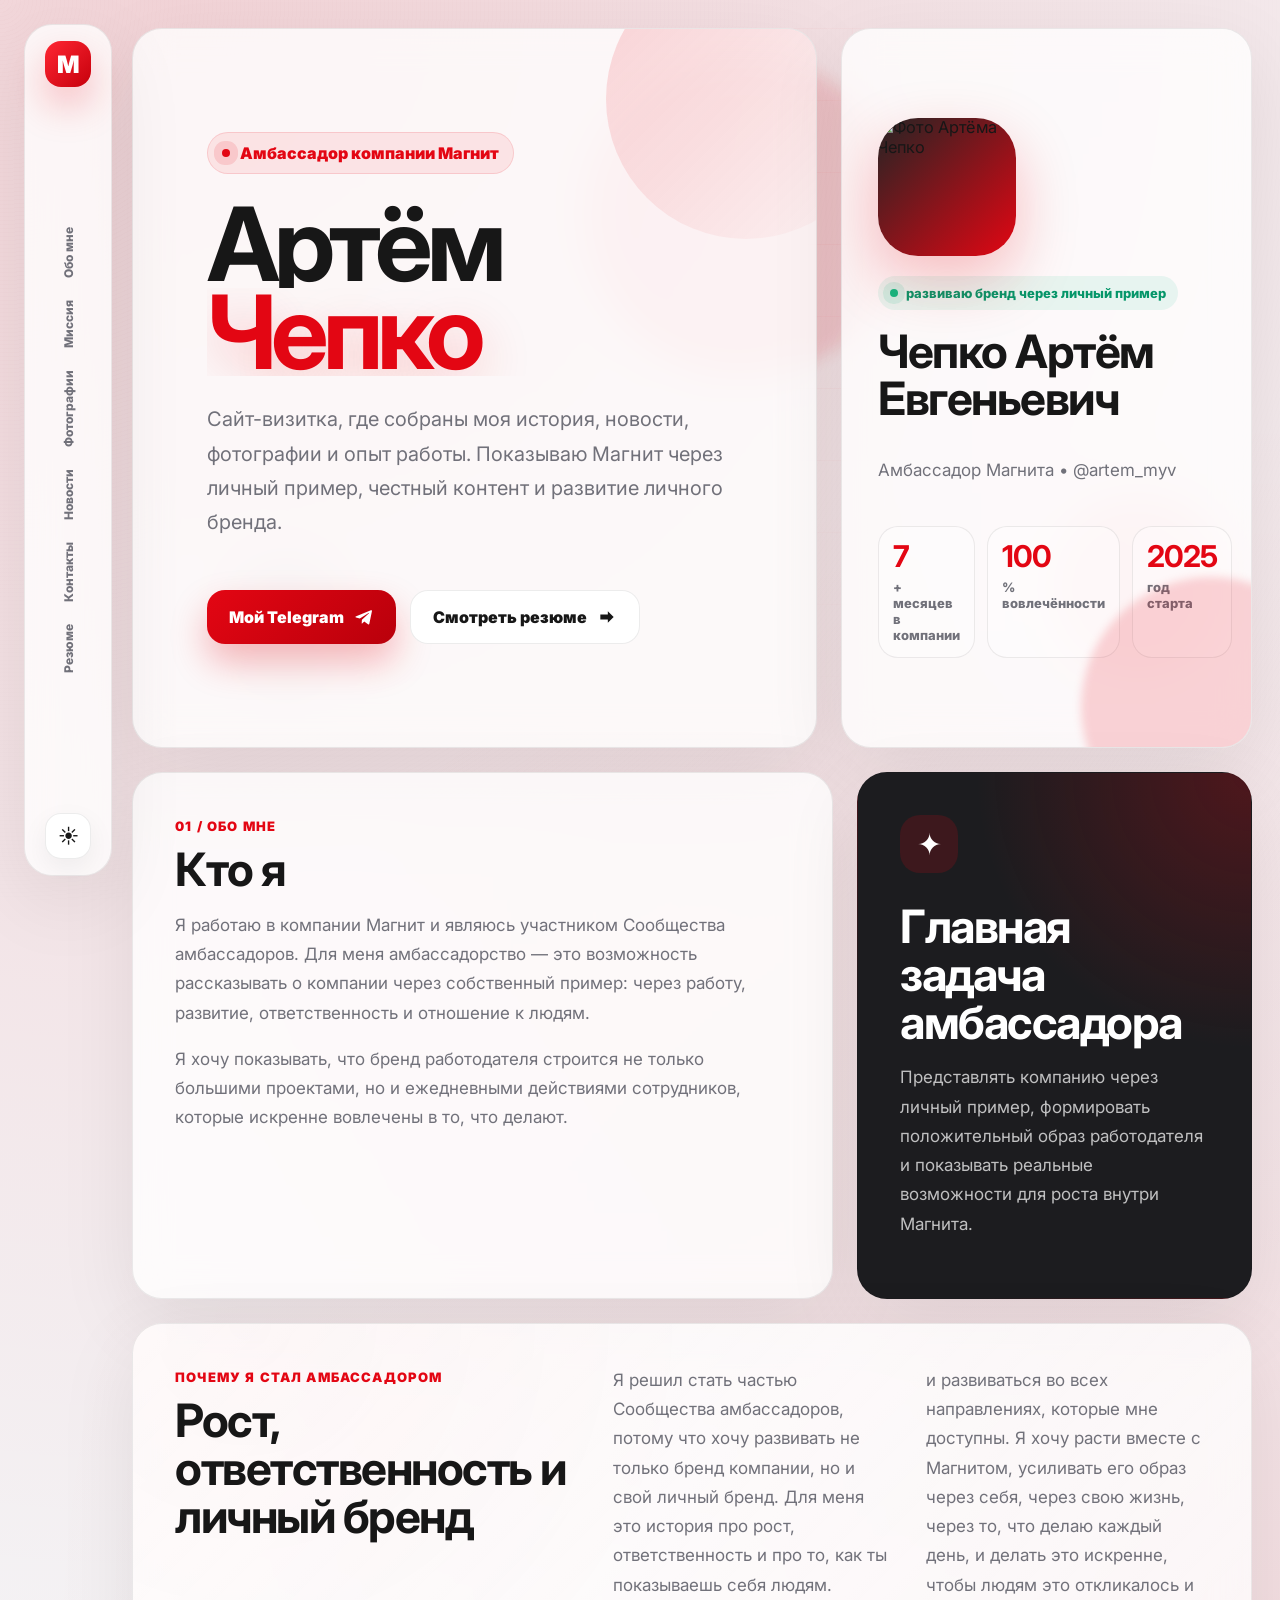
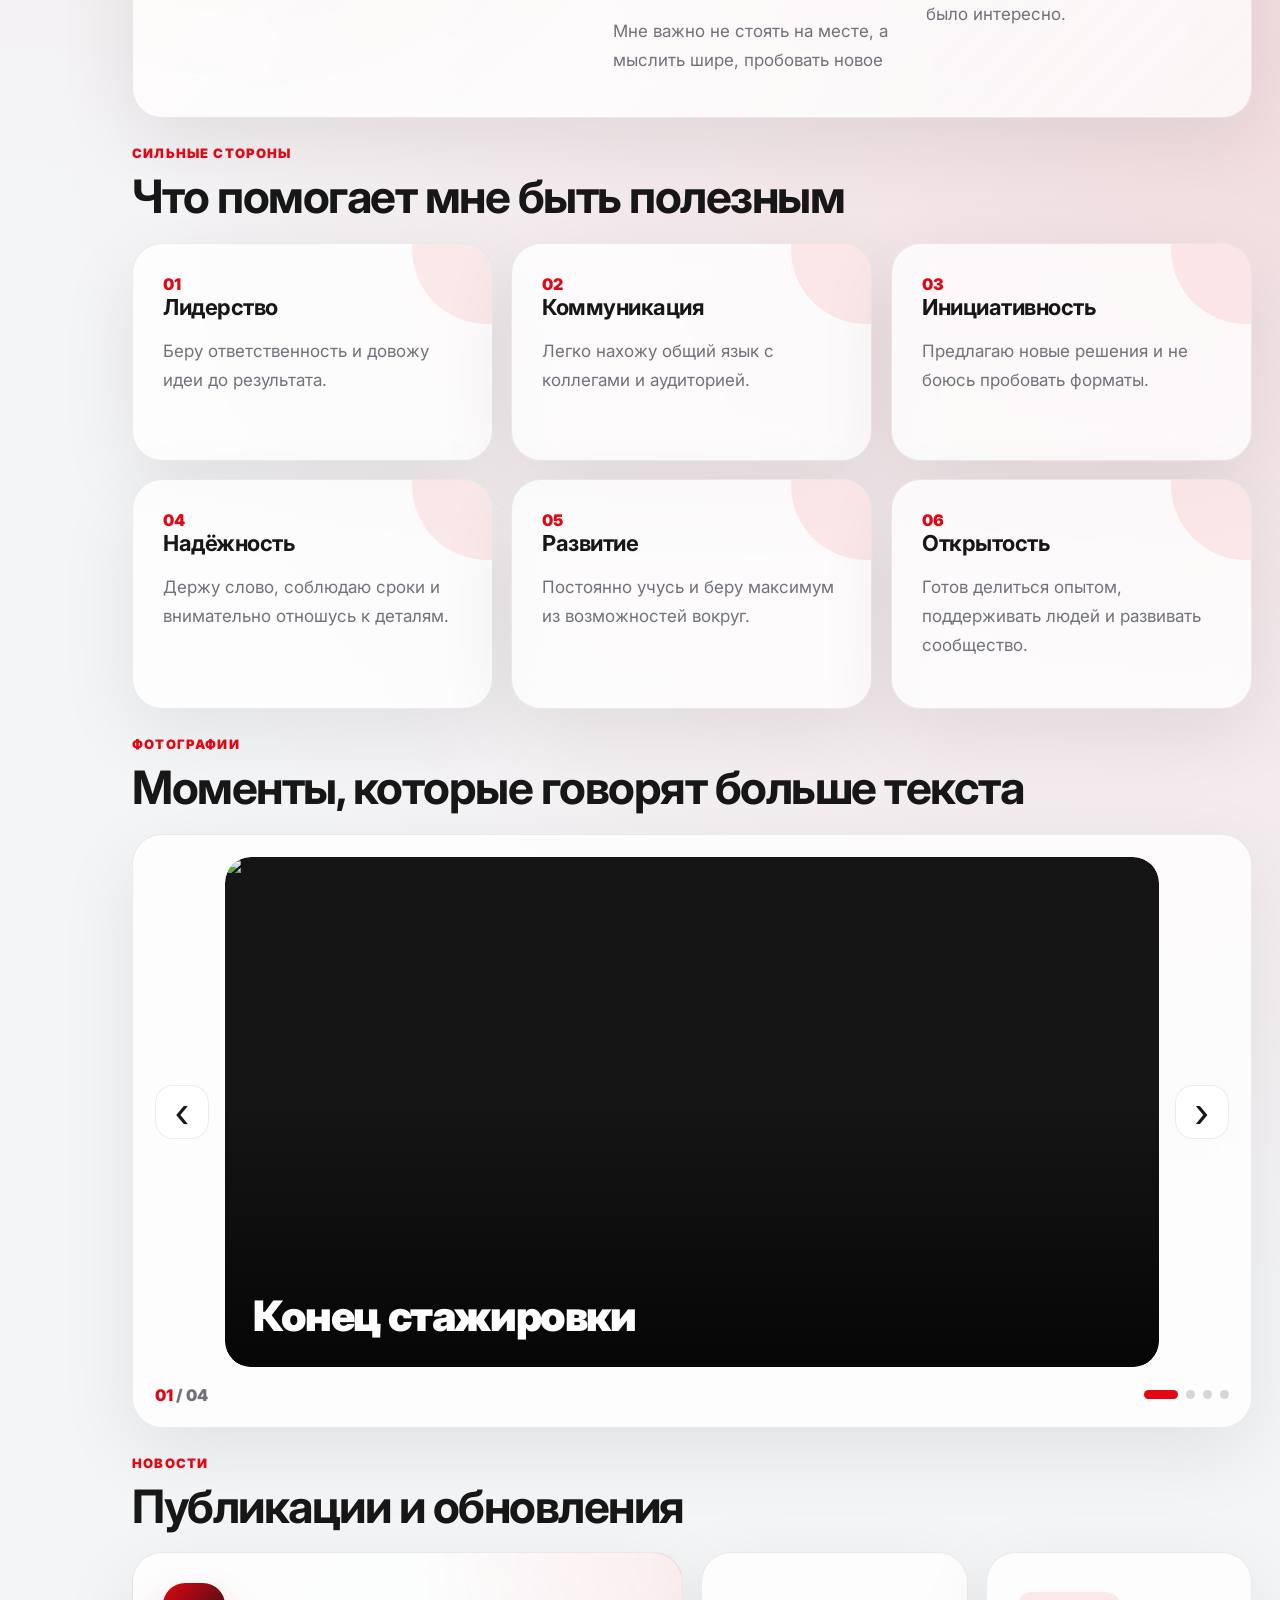
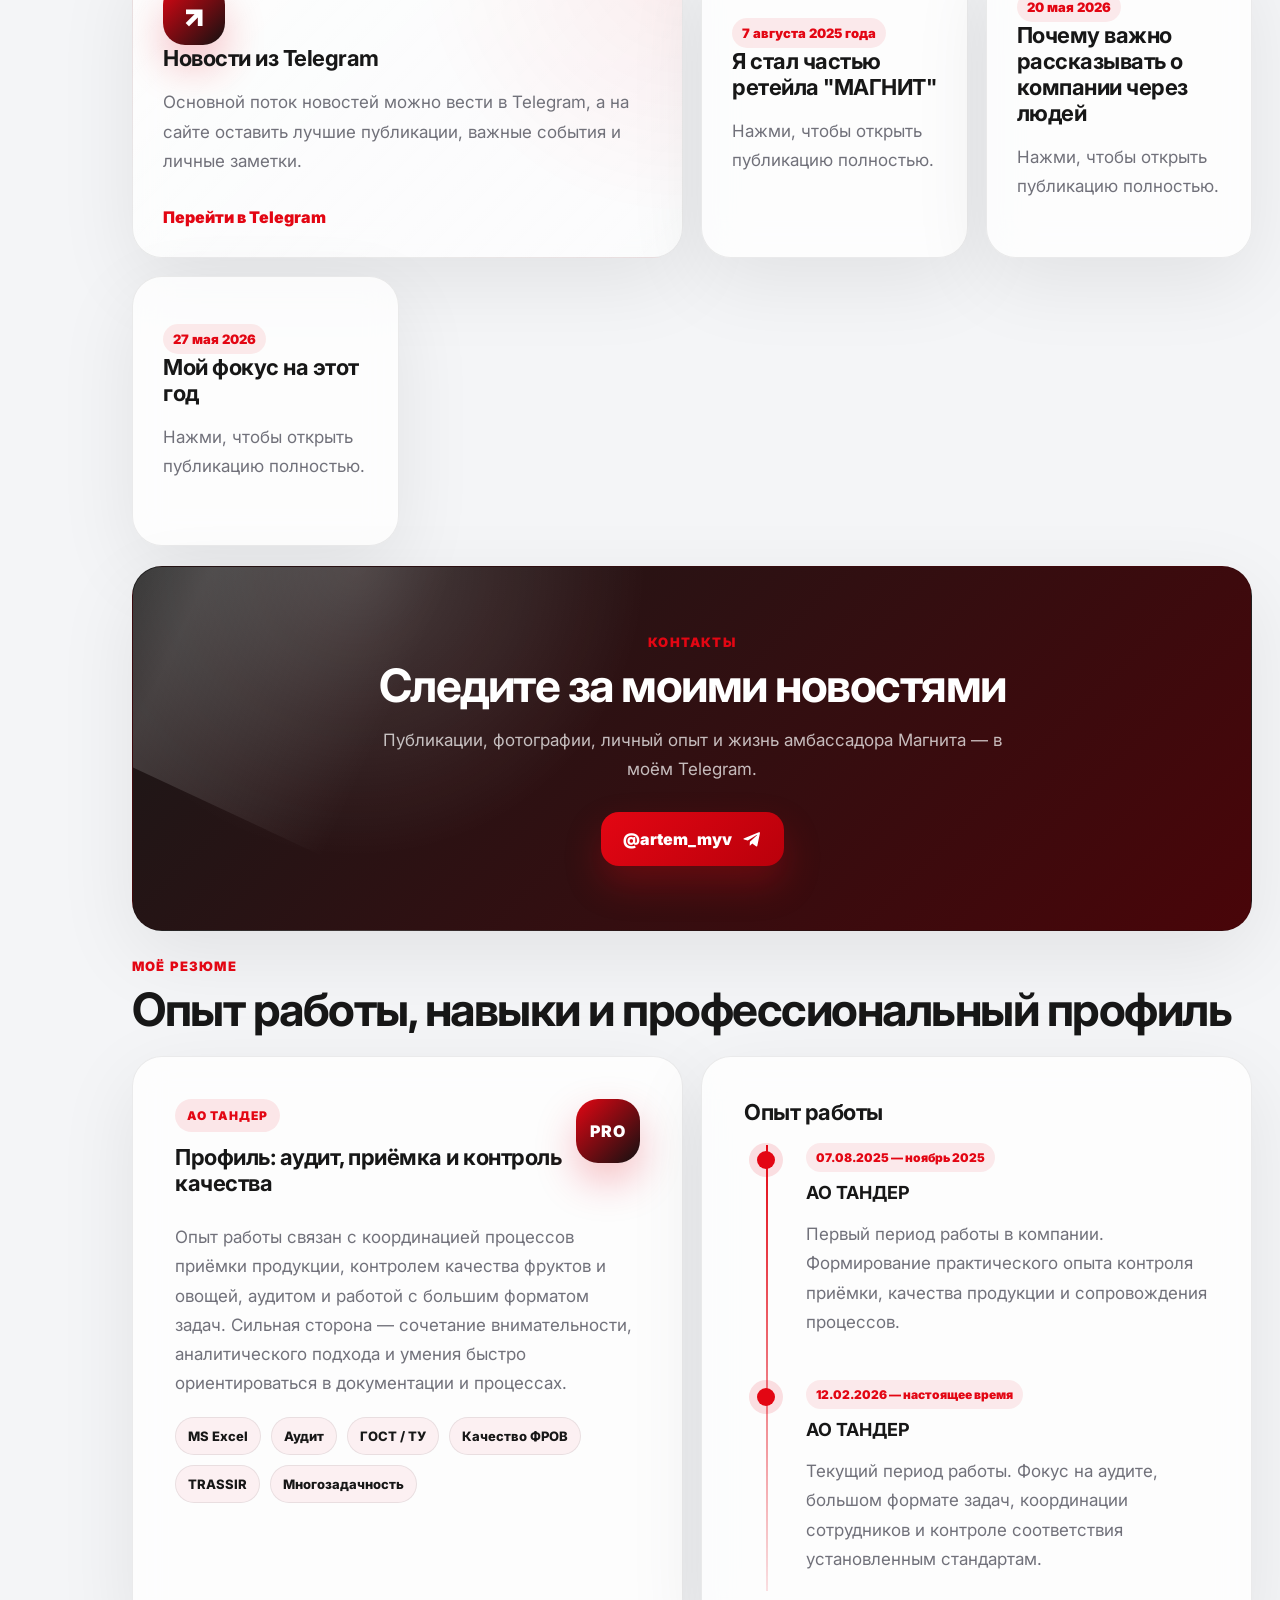
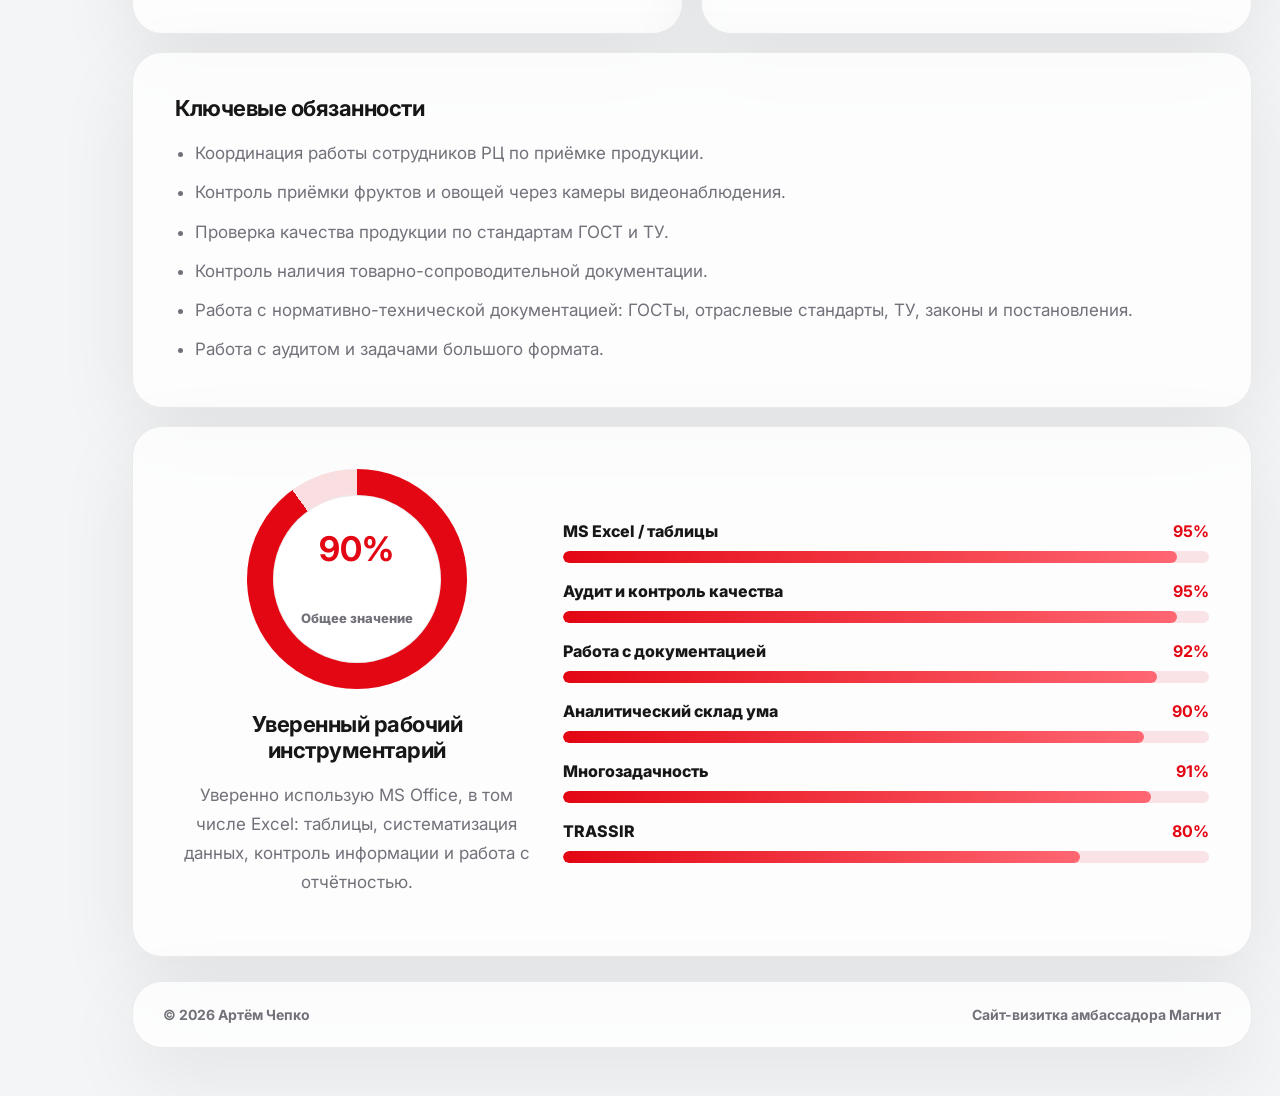
==== commit 6936cff8: "Add files via upload" ====
--- a/index.html
+++ b/index.html
@@ -1,5 +1,5 @@
 <!doctype html>
-<html lang="ru">
+<html lang="ru" data-theme="light">
 <head>
   <meta charset="UTF-8" />
   <meta name="viewport" content="width=device-width, initial-scale=1.0" />
@@ -9,32 +9,43 @@
 </head>
 <body>
   <div class="preloader" id="preloader">
-    <div class="preloader__logo">М</div>
-    <div class="preloader__line"></div>
+    <div class="preloader__mark">М</div>
+    <div class="preloader__text">загружаю сайт</div>
   </div>
 
   <div class="noise"></div>
   <div class="cursor" id="cursor"></div>
 
   <aside class="sidebar">
-    <a class="sidebar__logo magnetic" href="#top">М</a>
+    <a class="sidebar__logo magnetic" href="#top" aria-label="На главную">М</a>
+
     <nav>
       <a href="#about">Обо мне</a>
       <a href="#mission">Миссия</a>
-      <a href="#strengths">Сильные стороны</a>
+      <a href="#gallery">Фотографии</a>
       <a href="#news">Новости</a>
       <a href="#contact">Контакты</a>
+      <a href="#resume">Резюме</a>
     </nav>
+
+    <button class="theme-toggle magnetic" id="themeToggle" type="button" aria-label="Сменить тему">
+      <span class="theme-toggle__sun">☀</span>
+      <span class="theme-toggle__moon">☾</span>
+    </button>
   </aside>
 
   <header class="mobile-header">
     <a class="mobile-header__logo" href="#top">М</a>
+    <button class="theme-toggle mobile-theme" id="mobileThemeToggle" type="button" aria-label="Сменить тему">
+      <span class="theme-toggle__sun">☀</span>
+      <span class="theme-toggle__moon">☾</span>
+    </button>
     <a class="mobile-header__telegram" href="https://t.me/artem_myv" target="_blank" rel="noreferrer">@artem_myv</a>
   </header>
 
   <main id="top">
     <section class="hero">
-      <div class="hero__bg">
+      <div class="hero__decor" aria-hidden="true">
         <span class="orb orb--one"></span>
         <span class="orb orb--two"></span>
         <span class="orb orb--three"></span>
@@ -42,10 +53,7 @@
       </div>
 
       <div class="hero__content reveal">
-        <div class="eyebrow">
-          <span></span>
-          Амбассадор компании Магнит
-        </div>
+        <div class="eyebrow"><span></span>Амбассадор компании Магнит</div>
 
         <h1>
           <span class="split-line">Артём</span>
@@ -53,8 +61,8 @@
         </h1>
 
         <p class="hero__text">
-          Рассказываю о жизни внутри Магнита, делюсь новостями, опытом и показываю,
-          как можно развиваться в большой компании через личный пример.
+          Сайт-визитка, где собраны моя история, новости, фотографии и опыт работы.
+          Показываю Магнит через личный пример, честный контент и развитие личного бренда.
         </p>
 
         <div class="hero__actions">
@@ -62,8 +70,8 @@
             Мой Telegram
             <svg viewBox="0 0 24 24" aria-hidden="true"><path d="M21.7 4.3 18.4 20c-.2 1-.8 1.2-1.6.7l-4.5-3.3-2.2 2.1c-.2.2-.4.4-.9.4l.3-4.7L18 7.5c.4-.3-.1-.5-.5-.2L7 13.9 2.5 12.5c-1-.3-1-1 .2-1.4L20.2 4c.8-.3 1.6.2 1.5.3Z"/></svg>
           </a>
-          <a class="btn btn--ghost magnetic" href="#news">
-            Читать новости
+          <a class="btn btn--ghost magnetic" href="#resume">
+            Смотреть резюме
             <svg viewBox="0 0 24 24" aria-hidden="true"><path d="M13 5l7 7-7 7v-4H4v-6h9V5Z"/></svg>
           </a>
         </div>
@@ -71,53 +79,50 @@
 
       <div class="hero__card tilt reveal">
         <div class="profile-glow"></div>
-<div class="avatar avatar--photo">
-  <img src="https://i.imgur.com/eWdHBQI.jpeg.jpg" alt="Фото Артёма Чепко">
-</div>
+
+        <div class="avatar avatar--photo">
+          <img src="https://i.yapx.ru/dwgJD.png" alt="Фото Артёма Чепко">
+        </div>
+
         <div class="status">
           <span class="status__dot"></span>
-          открыт к новым идеям
-        </div>
+          развиваю бренд через личный пример
+        </div>
+
         <h2>Чепко Артём Евгеньевич</h2>
         <p>Амбассадор Магнита • @artem_myv</p>
 
         <div class="stats">
           <div>
-            <b data-count="6">0</b><span>+ месяцев</span>
+            <b data-count="7">0</b><span>+ месяцев в компании</span>
           </div>
           <div>
-            <b data-count="11">0</b><span>грейд</span>
+            <b data-count="100">0</b><span>% вовлечённости</span>
           </div>
           <div>
-            <b data-count="2026">0</b><span>старт</span>
-          </div>
-        </div>
-      </div>
-
-      <div class="scroll-hint">
-        <span></span>
-        Листай вниз
+            <b data-count="2025">0</b><span>год старта</span>
+          </div>
+        </div>
       </div>
     </section>
 
     <section id="about" class="section section--grid">
       <article class="card card--big reveal">
-        <div class="card__number">01</div>
-        <h2>Обо мне</h2>
+        <div class="card__tag">01 / обо мне</div>
+        <h2>Кто я</h2>
         <p>
           Я работаю в компании Магнит и являюсь участником Сообщества амбассадоров.
-          Для меня амбассадорство — это возможность не только рассказывать о компании,
-          но и показывать через собственный пример, как можно развиваться, достигать целей
-          и строить карьеру внутри одной из крупнейших компаний страны.
+          Для меня амбассадорство — это возможность рассказывать о компании через собственный пример:
+          через работу, развитие, ответственность и отношение к людям.
         </p>
         <p>
-          Я убеждён, что настоящий бренд строится людьми. Поэтому мне важно делиться опытом,
-          рассказывать о корпоративной культуре, достижениях и возможностях, которые открывает Магнит.
+          Я хочу показывать, что бренд работодателя строится не только большими проектами,
+          но и ежедневными действиями сотрудников, которые искренне вовлечены в то, что делают.
         </p>
       </article>
 
       <article class="card card--dark reveal">
-        <div class="icon-badge">★</div>
+        <div class="card__icon">✦</div>
         <h2>Главная задача амбассадора</h2>
         <p>
           Представлять компанию через личный пример, формировать положительный образ работодателя
@@ -154,36 +159,53 @@
       </div>
 
       <div class="strengths">
-        <article class="strength reveal tilt">
-          <span>01</span>
-          <h3>Лидерство</h3>
-          <p>Беру ответственность и умею вести идею до результата.</p>
-        </article>
-        <article class="strength reveal tilt">
-          <span>02</span>
-          <h3>Коммуникация</h3>
-          <p>Легко нахожу общий язык с коллегами, кандидатами и аудиторией.</p>
-        </article>
-        <article class="strength reveal tilt">
-          <span>03</span>
-          <h3>Инициативность</h3>
-          <p>Предлагаю новые решения и не боюсь пробовать нестандартные форматы.</p>
-        </article>
-        <article class="strength reveal tilt">
-          <span>04</span>
-          <h3>Надёжность</h3>
-          <p>Держу слово, соблюдаю сроки и внимательно отношусь к деталям.</p>
-        </article>
-        <article class="strength reveal tilt">
-          <span>05</span>
-          <h3>Развитие</h3>
-          <p>Постоянно учусь и беру максимум из возможностей вокруг.</p>
-        </article>
-        <article class="strength reveal tilt">
-          <span>06</span>
-          <h3>Открытость</h3>
-          <p>Готов делиться опытом, поддерживать людей и развивать сообщество.</p>
-        </article>
+        <article class="strength reveal tilt"><span>01</span><h3>Лидерство</h3><p>Беру ответственность и довожу идеи до результата.</p></article>
+        <article class="strength reveal tilt"><span>02</span><h3>Коммуникация</h3><p>Легко нахожу общий язык с коллегами и аудиторией.</p></article>
+        <article class="strength reveal tilt"><span>03</span><h3>Инициативность</h3><p>Предлагаю новые решения и не боюсь пробовать форматы.</p></article>
+        <article class="strength reveal tilt"><span>04</span><h3>Надёжность</h3><p>Держу слово, соблюдаю сроки и внимательно отношусь к деталям.</p></article>
+        <article class="strength reveal tilt"><span>05</span><h3>Развитие</h3><p>Постоянно учусь и беру максимум из возможностей вокруг.</p></article>
+        <article class="strength reveal tilt"><span>06</span><h3>Открытость</h3><p>Готов делиться опытом, поддерживать людей и развивать сообщество.</p></article>
+      </div>
+    </section>
+
+    <section id="gallery" class="section">
+      <div class="section-title reveal">
+        <span>Фотографии</span>
+        <h2>Моменты, которые говорят больше текста</h2>
+      </div>
+
+      <div class="gallery reveal">
+        <div class="gallery__stage">
+          <button class="gallery__arrow gallery__arrow--prev magnetic" id="galleryPrev" type="button" aria-label="Предыдущее фото">‹</button>
+
+          <div class="gallery__viewport">
+            <div class="gallery__track" id="galleryTrack">
+              <figure class="gallery__slide is-active">
+                <img src="https://i.imgur.com/HLZBhwZ.jpeg" alt="Фото 1">
+                <figcaption>Конец стажировки</figcaption>
+              </figure>
+              <figure class="gallery__slide">
+                <img src="https://i.imgur.com/98IxgSc.jpeg" alt="Фото 2">
+                <figcaption>Команда и развитие</figcaption>
+              </figure>
+              <figure class="gallery__slide">
+                <img src="https://i.imgur.com/2Vud4GM.jpeg" alt="Фото 3">
+                <figcaption>Капсула времени</figcaption>
+              </figure>
+              <figure class="gallery__slide">
+                <img src="https://i.imgur.com/Sj23HGO.jpeg" alt="Фото 4">
+                <figcaption>Что то на красивом</figcaption>
+              </figure>
+            </div>
+          </div>
+
+          <button class="gallery__arrow gallery__arrow--next magnetic" id="galleryNext" type="button" aria-label="Следующее фото">›</button>
+        </div>
+
+        <div class="gallery__bottom">
+          <div class="gallery__counter"><span id="galleryCurrent">01</span> / 04</div>
+          <div class="gallery__dots" id="galleryDots"></div>
+        </div>
       </div>
     </section>
 
@@ -195,44 +217,174 @@
 
       <div class="news">
         <article class="telegram-card reveal">
-          <div class="telegram-card__icon">✦</div>
+          <div class="telegram-card__icon">↗</div>
           <h3>Новости из Telegram</h3>
           <p>
-            Друзья, данный блок будет в будущем обновляться автоматически, но на сию минуту я обновляю его собственноручно. Более актуальная информация будет публиковаться в моём Telegram канале - t.me/ambassador_magnit
+            Основной поток новостей можно вести в Telegram, а на сайте оставить лучшие публикации,
+            важные события и личные заметки.
           </p>
           <a class="magnetic" href="https://t.me/artem_myv" target="_blank" rel="noreferrer">Перейти в Telegram</a>
         </article>
 
-        <article class="news-card reveal">
-          <time>14 мая 2026</time>
-          <h3>Я стал частью сообщества амбассадоров Магнит</h3>
-          <p>Для меня это новый этап роста, ответственности и развития личного бренда вместе с компанией.</p>
-        </article>
-
-        <article class="news-card reveal">
-          <time>25 мая 2026</time>
+        <button class="news-card reveal" type="button"
+          data-title="Я стал частью ретейла Магнит"
+          data-date="7 августа 2025"
+          data-text="Для меня это новый этап роста, ответственности и развития личного бренда вместе с компанией. Я хочу показывать Магнит через себя, через свои ежедневные действия, через честные истории и полезный контент.">
+          <time>7 августа 2025 года</time>
+          <h3>Я стал частью ретейла "МАГНИТ"</h3>
+          <p>Нажми, чтобы открыть публикацию полностью.</p>
+        </button>
+
+        <button class="news-card reveal" type="button"
+          data-title="Почему важно рассказывать о компании через людей"
+          data-date="20 мая 2026 года"
+          data-text="Настоящий бренд работодателя строится на искренних историях сотрудников. Людям интересно видеть не только официальные новости, но и реальную жизнь компании через тех, кто находится внутри процесса.">
+          <time>20 мая 2026</time>
           <h3>Почему важно рассказывать о компании через людей</h3>
-          <p>Настоящий бренд работодателя строится на искренних историях сотрудников и их ежедневных действиях.</p>
-        </article>
-
-        <article class="news-card reveal">
-          <time>31 мая 2026</time>
+          <p>Нажми, чтобы открыть публикацию полностью.</p>
+        </button>
+
+        <button class="news-card reveal" type="button"
+          data-title="Мой фокус на этот год"
+          data-date="27 мая 2026"
+          data-text="Больше контента, больше инициатив, больше пользы для коллег и тех, кто только знакомится с Магнитом. Хочу расти вместе с компанией и усиливать её образ через личный пример.">
+          <time>27 мая 2026</time>
           <h3>Мой фокус на этот год</h3>
-          <p>Больше контента, инициатив, пользы для коллег и тех, кто только знакомится с Магнитом.</p>
-        </article>
-      </div>
-    </section>
-
-     </div>
-     <div>⠀</div>
+          <p>Нажми, чтобы открыть публикацию полностью.</p>
+        </button>
+      </div> </div> 
+      </div> </div> 
+    </section>
+</div> ⠀</div> 
+</div> ⠀</div> 
     <section id="contact" class="contact reveal">
-      <div class="contact__shine"></div></div>
-      <h2>Связаться со мной</h2>
-      <p>Следите за моими новостями, публикациями и жизнью амбассадора Магнита.</p>
+      <div class="contact__shine"></div>
+      <span>Контакты</span>
+      <h2>Следите за моими новостями</h2>
+      <p>Публикации, фотографии, личный опыт и жизнь амбассадора Магнита — в моём Telegram.</p>
       <a class="btn btn--primary magnetic" href="https://t.me/artem_myv" target="_blank" rel="noreferrer">
         @artem_myv
         <svg viewBox="0 0 24 24" aria-hidden="true"><path d="M21.7 4.3 18.4 20c-.2 1-.8 1.2-1.6.7l-4.5-3.3-2.2 2.1c-.2.2-.4.4-.9.4l.3-4.7L18 7.5c.4-.3-.1-.5-.5-.2L7 13.9 2.5 12.5c-1-.3-1-1 .2-1.4L20.2 4c.8-.3 1.6.2 1.5.3Z"/></svg>
       </a>
+    </section>
+
+    <section id="resume" class="section">
+      <div class="section-title reveal">
+        <span>Моё резюме</span>
+        <h2>Опыт работы, навыки и профессиональный профиль</h2>
+      </div>
+
+      <div class="resume-grid">
+        <article class="resume-summary reveal">
+          <div class="resume-summary__header">
+            <div>
+              <div class="resume-badge">АО ТАНДЕР</div>
+              <h3>Профиль: аудит, приёмка и контроль качества</h3>
+            </div>
+            <div class="pro-pill">PRO</div>
+          </div>
+
+          <p>
+            Опыт работы связан с координацией процессов приёмки продукции, контролем качества фруктов и овощей,
+            аудитом и работой с большим форматом задач. Сильная сторона — сочетание внимательности,
+            аналитического подхода и умения быстро ориентироваться в документации и процессах.
+          </p>
+
+          <div class="resume-chips">
+            <span>MS Excel</span>
+            <span>Аудит</span>
+            <span>ГОСТ / ТУ</span>
+            <span>Качество ФРОВ</span>
+            <span>TRASSIR</span>
+            <span>Многозадачность</span>
+          </div>
+        </article>
+
+        <article class="resume-timeline reveal">
+          <h3>Опыт работы</h3>
+
+          <div class="timeline-item">
+            <div class="timeline-item__dot"></div>
+            <div class="timeline-item__body">
+              <span class="timeline-item__date">07.08.2025 — ноябрь 2025</span>
+              <h4>АО ТАНДЕР</h4>
+              <p>Первый период работы в компании. Формирование практического опыта контроля приёмки, качества продукции и сопровождения процессов.</p>
+            </div>
+          </div>
+
+          <div class="timeline-item">
+            <div class="timeline-item__dot"></div>
+            <div class="timeline-item__body">
+              <span class="timeline-item__date">12.02.2026 — настоящее время</span>
+              <h4>АО ТАНДЕР</h4>
+              <p>Текущий период работы. Фокус на аудите, большом формате задач, координации сотрудников и контроле соответствия установленным стандартам.</p>
+            </div>
+          </div>
+        </article>
+
+        <article class="resume-duties reveal">
+          <h3>Ключевые обязанности</h3>
+          <ul>
+            <li>Координация работы сотрудников РЦ по приёмке продукции.</li>
+            <li>Контроль приёмки фруктов и овощей через камеры видеонаблюдения.</li>
+            <li>Проверка качества продукции по стандартам ГОСТ и ТУ.</li>
+            <li>Контроль наличия товарно-сопроводительной документации.</li>
+            <li>Работа с нормативно-технической документацией: ГОСТы, отраслевые стандарты, ТУ, законы и постановления.</li>
+            <li>Работа с аудитом и задачами большого формата.</li>
+          </ul>
+        </article>
+
+        <article class="resume-skills reveal" id="skillsPanel">
+          <div class="skills-visual">
+            <div class="resume-gauge" data-progress="90">
+              <div class="resume-gauge__inner">
+                <b class="resume-gauge__value">0%</b>
+                <span>Общее значение</span>
+              </div>
+            </div>
+
+            <div class="skills-note">
+              <h3>Уверенный рабочий инструментарий</h3>
+              <p>
+                Уверенно использую MS Office, в том числе Excel: таблицы, систематизация данных,
+                контроль информации и работа с отчётностью.
+              </p>
+            </div>
+          </div>
+
+          <div class="skill-bars">
+            <div class="skill-bar" data-progress="95">
+              <div class="skill-bar__head"><span>MS Excel / таблицы</span><b>95%</b></div>
+              <div class="skill-bar__track"><span></span></div>
+            </div>
+
+            <div class="skill-bar" data-progress="95">
+              <div class="skill-bar__head"><span>Аудит и контроль качества</span><b>95%</b></div>
+              <div class="skill-bar__track"><span></span></div>
+            </div>
+
+            <div class="skill-bar" data-progress="92">
+              <div class="skill-bar__head"><span>Работа с документацией</span><b>92%</b></div>
+              <div class="skill-bar__track"><span></span></div>
+            </div>
+
+            <div class="skill-bar" data-progress="90">
+              <div class="skill-bar__head"><span>Аналитический склад ума</span><b>90%</b></div>
+              <div class="skill-bar__track"><span></span></div>
+            </div>
+
+            <div class="skill-bar" data-progress="91">
+              <div class="skill-bar__head"><span>Многозадачность</span><b>91%</b></div>
+              <div class="skill-bar__track"><span></span></div>
+            </div>
+
+            <div class="skill-bar" data-progress="80">
+              <div class="skill-bar__head"><span>TRASSIR</span><b>80%</b></div>
+              <div class="skill-bar__track"><span></span></div>
+            </div>
+          </div>
+        </article>
+      </div>
     </section>
 
     <footer>
@@ -241,6 +393,16 @@
     </footer>
   </main>
 
+  <div class="modal" id="postModal" aria-hidden="true">
+    <div class="modal__overlay" data-close-modal></div>
+    <article class="modal__content" role="dialog" aria-modal="true" aria-labelledby="modalTitle">
+      <button class="modal__close magnetic" type="button" data-close-modal aria-label="Закрыть">×</button>
+      <time id="modalDate"></time>
+      <h2 id="modalTitle"></h2>
+      <p id="modalText"></p>
+    </article>
+  </div>
+
   <script src="./script.js"></script>
 </body>
-</html>
+</html>
--- a/styles.css
+++ b/styles.css
@@ -1,938 +1,4 @@
 @import url('https://fonts.googleapis.com/css2?family=Inter:wght@400;500;700;800;900&display=swap');
-
-:root {
-  --red: #e30613;
-  --red-2: #ff3341;
-  --dark: #171717;
-  --dark-2: #242424;
-  --muted: #737373;
-  --bg: #f4f5f7;
-  --card: rgba(255, 255, 255, .82);
-  --line: rgba(23, 23, 23, .09);
-  --radius: 30px;
-  --shadow: 0 24px 80px rgba(0, 0, 0, .09);
-}
-
-* {
-  box-sizing: border-box;
-}
-
-html {
-  scroll-behavior: smooth;
-}
-
-body {
-  margin: 0;
-  font-family: Inter, Arial, sans-serif;
-  background:
-    radial-gradient(circle at 20% 0%, rgba(227, 6, 19, .12), transparent 30%),
-    radial-gradient(circle at 100% 20%, rgba(227, 6, 19, .09), transparent 28%),
-    var(--bg);
-  color: var(--dark);
-  overflow-x: hidden;
-}
-
-body.loaded {
-  overflow-x: hidden;
-}
-
-a {
-  color: inherit;
-  text-decoration: none;
-}
-
-svg {
-  width: 20px;
-  height: 20px;
-  fill: currentColor;
-}
-
-.noise {
-  pointer-events: none;
-  position: fixed;
-  inset: 0;
-  z-index: 1;
-  opacity: .05;
-  background-image:
-    repeating-radial-gradient(circle at 0 0, rgba(0,0,0,.65) 0 1px, transparent 1px 4px);
-  mix-blend-mode: multiply;
-}
-
-.cursor {
-  pointer-events: none;
-  position: fixed;
-  left: 0;
-  top: 0;
-  z-index: 999;
-  width: 24px;
-  height: 24px;
-  border: 2px solid rgba(227, 6, 19, .7);
-  border-radius: 50%;
-  transform: translate(-50%, -50%);
-  opacity: 0;
-  transition: width .2s ease, height .2s ease, opacity .25s ease, border-color .2s ease, background .2s ease;
-}
-
-.cursor.active {
-  width: 52px;
-  height: 52px;
-  background: rgba(227, 6, 19, .1);
-  border-color: rgba(227, 6, 19, .25);
-}
-
-.preloader {
-  position: fixed;
-  inset: 0;
-  z-index: 1000;
-  display: grid;
-  place-items: center;
-  background: #f7f7f7;
-  transition: transform .8s cubic-bezier(.76, 0, .24, 1), opacity .8s ease;
-}
-
-.preloader.hide {
-  transform: translateY(-100%);
-  opacity: .98;
-}
-
-.preloader__logo {
-  width: 78px;
-  height: 78px;
-  display: grid;
-  place-items: center;
-  border-radius: 24px;
-  background: linear-gradient(135deg, var(--red), #b4000a);
-  color: white;
-  font-size: 38px;
-  font-weight: 900;
-  animation: logoPulse 1.1s ease-in-out infinite alternate;
-}
-
-.preloader__line {
-  position: absolute;
-  left: 50%;
-  top: calc(50% + 62px);
-  width: 180px;
-  height: 4px;
-  border-radius: 99px;
-  background: rgba(227, 6, 19, .12);
-  transform: translateX(-50%);
-  overflow: hidden;
-}
-
-.preloader__line::after {
-  content: '';
-  display: block;
-  width: 45%;
-  height: 100%;
-  border-radius: inherit;
-  background: var(--red);
-  animation: loadingLine 1s ease-in-out infinite;
-}
-
-@keyframes logoPulse {
-  from { transform: scale(.96) rotate(-3deg); box-shadow: 0 18px 45px rgba(227, 6, 19, .24); }
-  to { transform: scale(1.05) rotate(3deg); box-shadow: 0 24px 80px rgba(227, 6, 19, .34); }
-}
-
-@keyframes loadingLine {
-  0% { transform: translateX(-110%); }
-  100% { transform: translateX(240%); }
-}
-
-.sidebar {
-  position: fixed;
-  z-index: 20;
-  left: 24px;
-  top: 24px;
-  bottom: 24px;
-  width: 88px;
-  padding: 16px 10px;
-  border: 1px solid rgba(255,255,255,.65);
-  border-radius: 28px;
-  background: rgba(255,255,255,.72);
-  backdrop-filter: blur(18px);
-  box-shadow: var(--shadow);
-  display: flex;
-  flex-direction: column;
-  align-items: center;
-  gap: 30px;
-}
-
-.sidebar__logo,
-.mobile-header__logo {
-  width: 46px;
-  height: 46px;
-  display: grid;
-  place-items: center;
-  border-radius: 16px;
-  background: linear-gradient(135deg, #ff2733, #c6000c);
-  color: white;
-  font-size: 24px;
-  font-weight: 900;
-  box-shadow: 0 18px 38px rgba(227, 6, 19, .25);
-}
-
-.sidebar nav {
-  display: flex;
-  flex-direction: column;
-  gap: 12px;
-}
-
-.sidebar nav a {
-  writing-mode: vertical-rl;
-  transform: rotate(180deg);
-  padding: 10px 0;
-  color: #777;
-  font-size: 12px;
-  font-weight: 700;
-  transition: .25s;
-}
-
-.sidebar nav a:hover {
-  color: var(--red);
-}
-
-.mobile-header {
-  display: none;
-}
-
-main {
-  position: relative;
-  z-index: 2;
-  max-width: 1320px;
-  margin: 0 auto;
-  padding: 28px 28px 48px 132px;
-}
-
-.hero {
-  position: relative;
-  min-height: 720px;
-  display: grid;
-  grid-template-columns: 1.25fr .75fr;
-  align-items: stretch;
-  gap: 24px;
-}
-
-.hero__bg {
-  pointer-events: none;
-  position: absolute;
-  inset: 0;
-  overflow: hidden;
-  border-radius: 36px;
-}
-
-.grid-lines {
-  position: absolute;
-  inset: 0;
-  opacity: .35;
-  background-image:
-    linear-gradient(rgba(227,6,19,.1) 1px, transparent 1px),
-    linear-gradient(90deg, rgba(227,6,19,.1) 1px, transparent 1px);
-  background-size: 72px 72px;
-  mask-image: radial-gradient(circle at 50% 30%, black, transparent 70%);
-  animation: gridMove 18s linear infinite;
-}
-
-@keyframes gridMove {
-  to { transform: translateY(72px); }
-}
-
-.orb {
-  position: absolute;
-  border-radius: 50%;
-  filter: blur(6px);
-  opacity: .78;
-  animation: floatOrb 8s ease-in-out infinite;
-}
-
-.orb--one {
-  width: 320px;
-  height: 320px;
-  background: rgba(227, 6, 19, .16);
-  right: 31%;
-  top: 4%;
-}
-
-.orb--two {
-  width: 180px;
-  height: 180px;
-  background: rgba(255, 68, 80, .2);
-  right: 2%;
-  bottom: 10%;
-  animation-delay: -2s;
-}
-
-.orb--three {
-  width: 130px;
-  height: 130px;
-  background: rgba(23, 23, 23, .08);
-  left: 8%;
-  bottom: 8%;
-  animation-delay: -4s;
-}
-
-@keyframes floatOrb {
-  0%, 100% { transform: translate3d(0, 0, 0) scale(1); }
-  50% { transform: translate3d(18px, -26px, 0) scale(1.08); }
-}
-
-.hero__content,
-.hero__card,
-.card,
-.mission,
-.strength,
-.telegram-card,
-.news-card,
-.contact,
-footer {
-  border: 1px solid rgba(255, 255, 255, .72);
-  background: var(--card);
-  backdrop-filter: blur(18px);
-  border-radius: var(--radius);
-  box-shadow: var(--shadow);
-}
-
-.hero__content {
-  position: relative;
-  overflow: hidden;
-  padding: 74px;
-  display: flex;
-  flex-direction: column;
-  justify-content: center;
-}
-
-.hero__content::after {
-  content: '';
-  position: absolute;
-  right: -80px;
-  top: -80px;
-  width: 280px;
-  height: 280px;
-  background: linear-gradient(135deg, rgba(227,6,19,.18), transparent);
-  border-radius: 50%;
-  animation: breathe 4s ease-in-out infinite;
-}
-
-@keyframes breathe {
-  50% { transform: scale(1.15); opacity: .6; }
-}
-
-.eyebrow {
-  display: flex;
-  gap: 10px;
-  align-items: center;
-  width: fit-content;
-  padding: 10px 14px;
-  border-radius: 999px;
-  background: rgba(227, 6, 19, .08);
-  color: var(--red);
-  font-weight: 900;
-  margin-bottom: 26px;
-}
-
-.eyebrow span {
-  width: 8px;
-  height: 8px;
-  border-radius: 50%;
-  background: var(--red);
-  box-shadow: 0 0 0 8px rgba(227, 6, 19, .12);
-  animation: blink 1.2s ease-in-out infinite;
-}
-
-@keyframes blink {
-  50% { transform: scale(.65); opacity: .55; }
-}
-
-h1 {
-  margin: 0;
-  font-size: clamp(54px, 8vw, 112px);
-  line-height: .86;
-  letter-spacing: -6px;
-}
-
-.split-line {
-  display: block;
-  overflow: hidden;
-  animation: textRise .9s cubic-bezier(.16, 1, .3, 1) both;
-}
-
-.split-line:nth-child(2) {
-  animation-delay: .12s;
-}
-
-.accent-text {
-  color: var(--red);
-  text-shadow: 0 16px 50px rgba(227, 6, 19, .22);
-}
-
-@keyframes textRise {
-  from { transform: translateY(105%); opacity: 0; }
-  to { transform: translateY(0); opacity: 1; }
-}
-
-h2 {
-  margin: 0 0 16px;
-  font-size: clamp(28px, 4vw, 46px);
-  line-height: 1.04;
-  letter-spacing: -1.5px;
-}
-
-h3 {
-  margin: 14px 0 8px;
-  font-size: 22px;
-  letter-spacing: -.5px;
-}
-
-p {
-  color: var(--muted);
-  font-size: 17px;
-  line-height: 1.72;
-}
-
-.hero__text {
-  position: relative;
-  z-index: 1;
-  max-width: 720px;
-  font-size: 20px;
-  margin-top: 26px;
-}
-
-.hero__actions {
-  position: relative;
-  z-index: 1;
-  display: flex;
-  gap: 14px;
-  margin-top: 30px;
-  flex-wrap: wrap;
-}
-
-.btn {
-  position: relative;
-  overflow: hidden;
-  min-height: 54px;
-  display: inline-flex;
-  gap: 10px;
-  align-items: center;
-  justify-content: center;
-  padding: 16px 22px;
-  border-radius: 18px;
-  font-weight: 900;
-  transition: transform .25s ease, box-shadow .25s ease;
-}
-
-.btn::after {
-  content: '';
-  position: absolute;
-  inset: 0;
-  background: linear-gradient(120deg, transparent, rgba(255,255,255,.35), transparent);
-  transform: translateX(-110%);
-  transition: transform .55s ease;
-}
-
-.btn:hover::after {
-  transform: translateX(110%);
-}
-
-.btn:hover {
-  transform: translateY(-3px);
-}
-
-.btn--primary {
-  background: linear-gradient(135deg, var(--red), #b9000b);
-  color: white;
-  box-shadow: 0 18px 36px rgba(227, 6, 19, .28);
-}
-
-.btn--ghost {
-  background: rgba(255,255,255,.78);
-  color: var(--dark);
-  border: 1px solid var(--line);
-}
-
-.hero__card {
-  position: relative;
-  overflow: hidden;
-  padding: 36px;
-  display: flex;
-  flex-direction: column;
-  justify-content: center;
-  transform-style: preserve-3d;
-}
-
-.profile-glow {
-  position: absolute;
-  inset: auto -90px -90px auto;
-  width: 260px;
-  height: 260px;
-  border-radius: 50%;
-  background: rgba(227, 6, 19, .16);
-  filter: blur(4px);
-}
-
-.avatar {
-  position: relative;
-  width: 126px;
-  height: 126px;
-  display: grid;
-  place-items: center;
-  border-radius: 36px;
-  background:
-    linear-gradient(135deg, rgba(255,255,255,.12), transparent),
-    linear-gradient(135deg, #232323, var(--red));
-  color: white;
-  box-shadow: 0 24px 60px rgba(227, 6, 19, .25);
-  margin-bottom: 20px;
-  animation: avatarFloat 4s ease-in-out infinite;
-}
-
-.avatar::before {
-  content: '';
-  position: absolute;
-  inset: -8px;
-  border: 1px solid rgba(227, 6, 19, .22);
-  border-radius: 42px;
-  animation: avatarRing 2.6s ease-in-out infinite;
-}
-
-.avatar span {
-  font-size: 40px;
-  font-weight: 900;
-}
-
-@keyframes avatarFloat {
-  50% { transform: translateY(-10px) rotate(-2deg); }
-}
-
-@keyframes avatarRing {
-  50% { transform: scale(1.08); opacity: .45; }
-}
-
-.status {
-  display: inline-flex;
-  gap: 8px;
-  align-items: center;
-  width: fit-content;
-  padding: 9px 12px;
-  background: rgba(16, 185, 129, .09);
-  color: #059669;
-  border-radius: 999px;
-  font-size: 13px;
-  font-weight: 800;
-  margin-bottom: 18px;
-}
-
-.status__dot {
-  width: 8px;
-  height: 8px;
-  border-radius: 50%;
-  background: #10b981;
-  box-shadow: 0 0 0 7px rgba(16,185,129,.12);
-}
-
-.stats {
-  display: grid;
-  grid-template-columns: repeat(3, 1fr);
-  gap: 12px;
-  margin-top: 24px;
-}
-
-.stats div {
-  min-height: 92px;
-  padding: 14px;
-  border-radius: 20px;
-  background: rgba(244, 245, 247, .86);
-  border: 1px solid rgba(23,23,23,.06);
-}
-
-.stats b {
-  display: block;
-  color: var(--red);
-  font-size: 30px;
-  line-height: 1;
-  letter-spacing: -1px;
-}
-
-.stats span {
-  display: block;
-  margin-top: 8px;
-  color: var(--muted);
-  font-size: 13px;
-  font-weight: 700;
-}
-
-.scroll-hint {
-  position: absolute;
-  left: 74px;
-  bottom: 32px;
-  display: flex;
-  align-items: center;
-  gap: 10px;
-  color: #777;
-  font-weight: 800;
-  font-size: 13px;
-}
-
-.scroll-hint span {
-  width: 18px;
-  height: 30px;
-  border: 2px solid rgba(23,23,23,.18);
-  border-radius: 999px;
-  position: relative;
-}
-
-.scroll-hint span::after {
-  content: '';
-  position: absolute;
-  left: 50%;
-  top: 6px;
-  width: 4px;
-  height: 4px;
-  border-radius: 50%;
-  background: var(--red);
-  transform: translateX(-50%);
-  animation: wheel 1.3s infinite;
-}
-
-@keyframes wheel {
-  to { transform: translate(-50%, 11px); opacity: 0; }
-}
-
-.section {
-  margin-top: 24px;
-}
-
-.section--grid {
-  display: grid;
-  grid-template-columns: 1.28fr .72fr;
-  gap: 24px;
-}
-
-.card,
-.mission {
-  position: relative;
-  overflow: hidden;
-  padding: 42px;
-}
-
-.card__number {
-  position: absolute;
-  right: 30px;
-  top: 20px;
-  color: rgba(227, 6, 19, .12);
-  font-size: 76px;
-  font-weight: 900;
-  letter-spacing: -5px;
-}
-
-.card--dark {
-  background:
-    radial-gradient(circle at 100% 0, rgba(227,6,19,.25), transparent 42%),
-    #1c1c1c;
-  color: white;
-}
-
-.card--dark p {
-  color: rgba(255,255,255,.72);
-}
-
-.icon-badge {
-  width: 58px;
-  height: 58px;
-  display: grid;
-  place-items: center;
-  border-radius: 20px;
-  background: rgba(227,6,19,.16);
-  color: white;
-  font-size: 30px;
-  margin-bottom: 30px;
-  animation: iconSpin 7s linear infinite;
-}
-
-@keyframes iconSpin {
-  to { transform: rotate(360deg); }
-}
-
-.section-title {
-  margin-bottom: 22px;
-}
-
-.section-title span {
-  display: inline-block;
-  color: var(--red);
-  font-size: 13px;
-  font-weight: 900;
-  letter-spacing: .09em;
-  text-transform: uppercase;
-  margin-bottom: 12px;
-}
-
-.mission {
-  display: grid;
-  grid-template-columns: .8fr 1.2fr;
-  gap: 40px;
-  background:
-    linear-gradient(135deg, rgba(255,255,255,.88), rgba(255,255,255,.72)),
-    radial-gradient(circle at 10% 0%, rgba(227,6,19,.18), transparent 42%);
-}
-
-.mission__text {
-  columns: 2;
-  column-gap: 30px;
-}
-
-.mission__text p {
-  margin-top: 0;
-}
-
-.strengths {
-  display: grid;
-  grid-template-columns: repeat(3, 1fr);
-  gap: 18px;
-}
-
-.strength {
-  position: relative;
-  overflow: hidden;
-  min-height: 230px;
-  padding: 30px;
-  transition: transform .3s ease, box-shadow .3s ease;
-}
-
-.strength::before {
-  content: '';
-  position: absolute;
-  right: -70px;
-  top: -70px;
-  width: 150px;
-  height: 150px;
-  border-radius: 50%;
-  background: rgba(227, 6, 19, .08);
-  transition: .3s ease;
-}
-
-.strength:hover::before {
-  transform: scale(1.3);
-  background: rgba(227, 6, 19, .14);
-}
-
-.strength > span {
-  color: var(--red);
-  font-weight: 900;
-}
-
-.news {
-  display: grid;
-  grid-template-columns: repeat(4, 1fr);
-  gap: 18px;
-}
-
-.telegram-card,
-.news-card {
-  position: relative;
-  overflow: hidden;
-  min-height: 270px;
-  padding: 30px;
-}
-
-.telegram-card {
-  grid-column: span 2;
-  background:
-    linear-gradient(135deg, rgba(255,255,255,.86), rgba(255,242,243,.88)),
-    radial-gradient(circle at 100% 0, rgba(227,6,19,.22), transparent 42%);
-}
-
-.telegram-card__icon {
-  width: 62px;
-  height: 62px;
-  display: grid;
-  place-items: center;
-  border-radius: 22px;
-  color: white;
-  font-size: 32px;
-  font-weight: 900;
-  background: linear-gradient(135deg, var(--red), #111);
-  box-shadow: 0 22px 42px rgba(227,6,19,.24);
-  animation: iconPop 2.8s ease-in-out infinite;
-}
-
-@keyframes iconPop {
-  50% { transform: translateY(-8px) scale(1.05); }
-}
-
-.telegram-card a {
-  display: inline-flex;
-  margin-top: 14px;
-  color: var(--red);
-  font-weight: 900;
-}
-
-.news-card time {
-  display: inline-flex;
-  padding: 7px 10px;
-  border-radius: 999px;
-  background: rgba(227,6,19,.08);
-  color: var(--red);
-  font-size: 13px;
-  font-weight: 900;
-}
-
-.contact {
-  position: relative;
-  overflow: hidden;
-  padding: 64px;
-  text-align: center;
-  color: white;
-  background:
-    radial-gradient(circle at 20% 0, rgba(255,255,255,.17), transparent 30%),
-    linear-gradient(135deg, #191919, #490509);
-}
-
-.contact__shine {
-  position: absolute;
-  top: -110px;
-  left: -15%;
-  width: 40%;
-  height: 320px;
-  background: linear-gradient(90deg, transparent, rgba(255,255,255,.16), transparent);
-  transform: rotate(25deg);
-  animation: shineMove 5s ease-in-out infinite;
-}
-
-@keyframes shineMove {
-  0%, 20% { transform: translateX(-80%) rotate(25deg); }
-  70%, 100% { transform: translateX(360%) rotate(25deg); }
-}
-
-.contact p {
-  color: rgba(255,255,255,.72);
-  max-width: 620px;
-  margin: 0 auto 28px;
-}
-
-footer {
-  margin-top: 24px;
-  padding: 24px 30px;
-  display: flex;
-  justify-content: space-between;
-  color: var(--muted);
-  font-size: 14px;
-  font-weight: 700;
-}
-
-.reveal {
-  opacity: 0;
-  transform: translateY(34px) scale(.985);
-  transition:
-    opacity .8s ease,
-    transform .8s cubic-bezier(.16, 1, .3, 1);
-}
-
-.reveal.visible {
-  opacity: 1;
-  transform: translateY(0) scale(1);
-}
-
-.tilt {
-  will-change: transform;
-}
-
-@media (hover: none) {
-  .cursor {
-    display: none;
-  }
-}
-
-@media (max-width: 1020px) {
-  .sidebar {
-    display: none;
-  }
-
-  .mobile-header {
-    position: fixed;
-    z-index: 50;
-    left: 14px;
-    right: 14px;
-    top: 14px;
-    display: flex;
-    justify-content: space-between;
-    align-items: center;
-    padding: 10px;
-    border-radius: 22px;
-    background: rgba(255,255,255,.78);
-    backdrop-filter: blur(18px);
-    box-shadow: 0 16px 50px rgba(0,0,0,.08);
-  }
-
-  .mobile-header__telegram {
-    padding: 12px 14px;
-    border-radius: 14px;
-    background: rgba(227,6,19,.08);
-    color: var(--red);
-    font-weight: 900;
-  }
-
-  main {
-    padding: 92px 16px 34px;
-  }
-
-  .hero,
-  .section--grid,
-  .mission {
-    grid-template-columns: 1fr;
-  }
-
-  .hero {
-    min-height: auto;
-  }
-
-  .hero__content {
-    padding: 38px 24px 96px;
-  }
-
-  h1 {
-    letter-spacing: -3px;
-  }
-
-  .hero__card {
-    padding: 28px;
-  }
-
-  .scroll-hint {
-    left: 24px;
-  }
-
-  .mission__text {
-    columns: 1;
-  }
-
-  .strengths,
-  .news {
-    grid-template-columns: 1fr;
-  }
-
-  .telegram-card {
-    grid-column: auto;
-  }
-
-  .contact {
-    padding: 44px 22px;
-  }
-
-  footer {
-    flex-direction: column;
-    gap: 8px;
-  }
-}
-.avatar--photo {
-  overflow: hidden;
-  background: none;
-  padding: 0;
-}
-
-.avatar--photo img {
-  width: 100%;
-  height: 100%;
-  display: block;
-  object-fit: cover;
-}+:root { --red:#e30613; --bg:#f4f5f7; --surface:rgba(255,255,255,.78); --surface-strong:#fff; --text:#171717; --muted:#71717a; --line:rgba(23,23,23,.08); --shadow:0 24px 80px rgba(0,0,0,.08); --radius:30px; --glass:blur(18px);} 
+html[data-theme="dark"] { --bg:#101012; --surface:rgba(30,30,34,.74); --surface-strong:#19191d; --text:#f5f5f5; --muted:#a1a1aa; --line:rgba(255,255,255,.1); --shadow:0 24px 80px rgba(0,0,0,.32);} 
+*{box-sizing:border-box} html{scroll-behavior:smooth} body{min-height:100vh;margin:0;font-family:Inter,Arial,sans-serif;color:var(--text);background:radial-gradient(circle at 14% 0%,rgba(227,6,19,.14),transparent 30%),radial-gradient(circle at 100% 28%,rgba(227,6,19,.1),transparent 28%),var(--bg);overflow-x:hidden;transition:background .35s ease,color .35s ease} body.modal-open{overflow:hidden} a{color:inherit;text-decoration:none} button{font:inherit} svg{width:20px;height:20px;fill:currentColor} .noise{pointer-events:none;position:fixed;inset:0;z-index:1;opacity:.045;background-image:repeating-radial-gradient(circle at 0 0,currentColor 0 1px,transparent 1px 4px);mix-blend-mode:overlay}.cursor{pointer-events:none;position:fixed;z-index:999;width:24px;height:24px;border:2px solid rgba(227,6,19,.65);border-radius:50%;transform:translate(-50%,-50%);opacity:0;transition:width .2s ease,height .2s ease,opacity .2s ease,background .2s ease,border-color .2s ease}.cursor.active{width:54px;height:54px;background:rgba(227,6,19,.1);border-color:rgba(227,6,19,.28)} .preloader{position:fixed;inset:0;z-index:1000;display:grid;place-items:center;gap:16px;background:var(--bg);transition:transform .75s cubic-bezier(.76,0,.24,1),opacity .75s ease}.preloader.hide{transform:translateY(-100%);opacity:.98}.preloader__mark{width:78px;height:78px;display:grid;place-items:center;border-radius:24px;background:linear-gradient(135deg,var(--red),#aa000a);color:#fff;font-size:38px;font-weight:900;box-shadow:0 24px 80px rgba(227,6,19,.3);animation:logoPulse 1.1s ease-in-out infinite alternate}.preloader__text{color:var(--muted);font-size:13px;font-weight:900;letter-spacing:.12em;text-transform:uppercase}@keyframes logoPulse{from{transform:scale(.96) rotate(-3deg)}to{transform:scale(1.05) rotate(3deg)}} .sidebar{position:fixed;z-index:20;left:24px;top:24px;bottom:24px;width:88px;padding:16px 10px;border:1px solid var(--line);border-radius:28px;background:var(--surface);backdrop-filter:var(--glass);box-shadow:var(--shadow);display:flex;flex-direction:column;align-items:center;gap:18px}.sidebar__logo,.mobile-header__logo{width:46px;height:46px;display:grid;place-items:center;border-radius:16px;background:linear-gradient(135deg,#ff2733,#c6000c);color:#fff;font-size:24px;font-weight:900;box-shadow:0 18px 38px rgba(227,6,19,.25)}.sidebar nav{display:flex;flex:1;flex-direction:column;justify-content:center;gap:10px}.sidebar nav a{writing-mode:vertical-rl;transform:rotate(180deg);padding:6px 0;color:var(--muted);font-size:12px;font-weight:800;transition:color .25s ease,transform .25s ease}.sidebar nav a:hover{color:var(--red);transform:rotate(180deg) translateX(3px)} .theme-toggle{width:46px;height:46px;border:1px solid var(--line);border-radius:16px;background:var(--surface-strong);color:var(--text);cursor:pointer;position:relative;overflow:hidden;box-shadow:0 10px 28px rgba(0,0,0,.06)} .theme-toggle span{position:absolute;inset:0;display:grid;place-items:center;font-size:20px;transition:transform .35s ease,opacity .35s ease}.theme-toggle__moon{transform:translateY(100%);opacity:0} html[data-theme="dark"] .theme-toggle__sun{transform:translateY(-100%);opacity:0} html[data-theme="dark"] .theme-toggle__moon{transform:translateY(0);opacity:1}.mobile-header{display:none} main{position:relative;z-index:2;max-width:1320px;margin:0 auto;padding:28px 28px 48px 132px}.hero{position:relative;min-height:720px;display:grid;grid-template-columns:1.25fr .75fr;gap:24px}.hero__decor{pointer-events:none;position:absolute;inset:0;overflow:hidden;border-radius:36px}.grid-lines{position:absolute;inset:0;opacity:.3;background-image:linear-gradient(rgba(227,6,19,.12) 1px,transparent 1px),linear-gradient(90deg,rgba(227,6,19,.12) 1px,transparent 1px);background-size:72px 72px;mask-image:radial-gradient(circle at 50% 30%,black,transparent 72%);animation:gridMove 18s linear infinite}@keyframes gridMove{to{transform:translateY(72px)}} .orb{position:absolute;border-radius:50%;filter:blur(8px);opacity:.78;animation:floatOrb 8s ease-in-out infinite}.orb--one{width:320px;height:320px;background:rgba(227,6,19,.16);right:31%;top:4%}.orb--two{width:180px;height:180px;background:rgba(255,68,80,.18);right:2%;bottom:10%;animation-delay:-2s}.orb--three{width:130px;height:130px;background:rgba(23,23,23,.09);left:8%;bottom:8%;animation-delay:-4s}html[data-theme="dark"] .orb--three{background:rgba(255,255,255,.08)}@keyframes floatOrb{0%,100%{transform:translate3d(0,0,0) scale(1)}50%{transform:translate3d(18px,-26px,0) scale(1.08)}} .hero__content,.hero__card,.card,.mission,.strength,.gallery,.telegram-card,.news-card,.contact,.resume-summary,.resume-timeline,.resume-duties,.resume-skills,footer{border:1px solid var(--line);background:var(--surface);backdrop-filter:var(--glass);border-radius:var(--radius);box-shadow:var(--shadow)} .hero__content{position:relative;overflow:hidden;padding:74px;display:flex;flex-direction:column;justify-content:center}.hero__content::after{content:'';position:absolute;right:-70px;top:-70px;width:280px;height:280px;background:linear-gradient(135deg,rgba(227,6,19,.16),transparent);border-radius:50%;animation:breathe 4s ease-in-out infinite}@keyframes breathe{50%{transform:scale(1.15);opacity:.6}} .eyebrow{display:flex;gap:10px;align-items:center;width:fit-content;padding:10px 14px;border:1px solid rgba(227,6,19,.12);border-radius:999px;background:rgba(227,6,19,.08);color:var(--red);font-weight:900;margin-bottom:26px}.eyebrow span{width:8px;height:8px;border-radius:50%;background:var(--red);box-shadow:0 0 0 8px rgba(227,6,19,.12);animation:blink 1.2s ease-in-out infinite}@keyframes blink{50%{transform:scale(.65);opacity:.55}} h1{margin:0;font-size:clamp(54px,8vw,112px);line-height:.86;letter-spacing:-6px}.split-line{display:block;overflow:hidden;animation:textRise .9s cubic-bezier(.16,1,.3,1) both}.split-line:nth-child(2){animation-delay:.12s}.accent-text{color:var(--red);text-shadow:0 16px 50px rgba(227,6,19,.22)}@keyframes textRise{from{transform:translateY(105%);opacity:0}to{transform:translateY(0);opacity:1}} h2{margin:0 0 16px;font-size:clamp(28px,4vw,46px);line-height:1.04;letter-spacing:-1.5px} h3{margin:0 0 10px;font-size:22px;letter-spacing:-.5px} h4{margin:0 0 8px;font-size:18px} p,li{color:var(--muted);font-size:17px;line-height:1.72}.hero__text{position:relative;z-index:1;max-width:720px;font-size:20px;margin-top:26px}.hero__actions{position:relative;z-index:1;display:flex;gap:14px;margin-top:30px;flex-wrap:wrap}.btn{position:relative;overflow:hidden;min-height:54px;display:inline-flex;gap:10px;align-items:center;justify-content:center;padding:16px 22px;border-radius:18px;font-weight:900;transition:transform .25s ease,box-shadow .25s ease,border-color .25s ease}.btn::after{content:'';position:absolute;inset:0;background:linear-gradient(120deg,transparent,rgba(255,255,255,.35),transparent);transform:translateX(-110%);transition:transform .55s ease}.btn:hover::after{transform:translateX(110%)}.btn:hover{transform:translateY(-3px)}.btn--primary{background:linear-gradient(135deg,var(--red),#b9000b);color:#fff;box-shadow:0 18px 36px rgba(227,6,19,.28)}.btn--ghost{background:var(--surface-strong);color:var(--text);border:1px solid var(--line)} .hero__card{position:relative;overflow:hidden;padding:36px;display:flex;flex-direction:column;justify-content:center;transform-style:preserve-3d}.profile-glow{position:absolute;inset:auto -90px -90px auto;width:260px;height:260px;border-radius:50%;background:rgba(227,6,19,.16);filter:blur(4px)} .avatar{position:relative;width:138px;height:138px;border-radius:40px;margin-bottom:20px;box-shadow:0 24px 60px rgba(227,6,19,.25);animation:avatarFloat 4s ease-in-out infinite}.avatar::before{content:'';position:absolute;inset:-8px;border:1px solid rgba(227,6,19,.22);border-radius:48px;animation:avatarRing 2.6s ease-in-out infinite}.avatar--photo{overflow:hidden;background:linear-gradient(135deg,#242424,var(--red))}.avatar--photo img{width:100%;height:100%;display:block;object-fit:cover;transform:scale(1.02)}@keyframes avatarFloat{50%{transform:translateY(-10px) rotate(-2deg)}}@keyframes avatarRing{50%{transform:scale(1.08);opacity:.45}} .status{display:inline-flex;gap:8px;align-items:center;width:fit-content;padding:9px 12px;background:rgba(16,185,129,.09);color:#059669;border-radius:999px;font-size:13px;font-weight:800;margin-bottom:18px}.status__dot{width:8px;height:8px;border-radius:50%;background:#10b981;box-shadow:0 0 0 7px rgba(16,185,129,.12)} .stats{display:grid;grid-template-columns:repeat(3,1fr);gap:12px;margin-top:24px}.stats div{min-height:96px;padding:14px;border-radius:20px;background:rgba(255,255,255,.35);border:1px solid var(--line)}html[data-theme="dark"] .stats div{background:rgba(255,255,255,.03)} .stats b{display:block;color:var(--red);font-size:30px;line-height:1;letter-spacing:-1px}.stats span{display:block;margin-top:8px;color:var(--muted);font-size:13px;font-weight:800} .section{margin-top:24px}.section--grid{display:grid;grid-template-columns:1.28fr .72fr;gap:24px}.card,.mission,.resume-summary,.resume-timeline,.resume-duties,.resume-skills{position:relative;overflow:hidden;padding:42px}.card__tag,.section-title span,.contact>span{display:inline-block;color:var(--red);font-size:13px;font-weight:900;letter-spacing:.09em;text-transform:uppercase;margin-bottom:12px}.card--dark{background:radial-gradient(circle at 100% 0,rgba(227,6,19,.25),transparent 42%),#1c1c1f;color:#fff}.card--dark p{color:rgba(255,255,255,.72)}.card__icon{width:58px;height:58px;display:grid;place-items:center;border-radius:20px;background:rgba(227,6,19,.16);color:#fff;font-size:30px;margin-bottom:30px;animation:iconSpin 7s linear infinite}@keyframes iconSpin{to{transform:rotate(360deg)}} .section-title{margin-bottom:22px}.mission{display:grid;grid-template-columns:.8fr 1.2fr;gap:40px;background:linear-gradient(135deg,rgba(255,255,255,.88),rgba(255,255,255,.72)),radial-gradient(circle at 10% 0%,rgba(227,6,19,.17),transparent 42%)}html[data-theme="dark"] .mission{background:linear-gradient(135deg,rgba(32,32,36,.82),rgba(25,25,29,.72)),radial-gradient(circle at 10% 0%,rgba(227,6,19,.17),transparent 42%)} .mission__text{columns:2;column-gap:30px}.mission__text p{margin-top:0}.strengths{display:grid;grid-template-columns:repeat(3,1fr);gap:18px}.strength{position:relative;overflow:hidden;min-height:218px;padding:30px}.strength::before{content:'';position:absolute;right:-70px;top:-70px;width:150px;height:150px;border-radius:50%;background:rgba(227,6,19,.08);transition:.3s ease}.strength:hover::before{transform:scale(1.3);background:rgba(227,6,19,.14)}.strength>span{color:var(--red);font-weight:900} .gallery{overflow:hidden;padding:22px}.gallery__stage{position:relative;display:grid;grid-template-columns:54px 1fr 54px;gap:16px;align-items:center}.gallery__viewport{overflow:hidden;border-radius:26px}.gallery__track{display:flex;transition:transform .65s cubic-bezier(.16,1,.3,1)}.gallery__slide{flex:0 0 100%;position:relative;min-height:510px;margin:0;overflow:hidden;border-radius:26px;background:#151515}.gallery__slide img{width:100%;height:510px;display:block;object-fit:cover;transform:scale(1.06);filter:saturate(.98) contrast(1.02);transition:transform .9s cubic-bezier(.16,1,.3,1)}.gallery__slide.is-active img{transform:scale(1)}.gallery__slide::after{content:'';position:absolute;inset:0;background:linear-gradient(180deg,transparent 48%,rgba(0,0,0,.72))}.gallery__slide figcaption{position:absolute;z-index:2;left:28px;right:28px;bottom:26px;color:#fff;font-size:clamp(24px,4vw,42px);font-weight:900;letter-spacing:-1.4px}.gallery__arrow{width:54px;height:54px;border:1px solid var(--line);border-radius:18px;background:var(--surface-strong);color:var(--text);font-size:42px;line-height:1;cursor:pointer;display:grid;place-items:center;transition:transform .25s ease,color .25s ease}.gallery__arrow:hover{color:var(--red)}.gallery__bottom{display:flex;justify-content:space-between;align-items:center;gap:18px;margin-top:18px}.gallery__counter{color:var(--muted);font-weight:900}.gallery__counter span{color:var(--red)}.gallery__dots{display:flex;gap:8px}.gallery__dots button{width:9px;height:9px;padding:0;border:0;border-radius:999px;background:rgba(113,113,122,.28);cursor:pointer;transition:width .25s ease,background .25s ease}.gallery__dots button.is-active{width:34px;background:var(--red)} .news{display:grid;grid-template-columns:repeat(4,1fr);gap:18px}.telegram-card,.news-card{position:relative;overflow:hidden;min-height:270px;padding:30px}.telegram-card{grid-column:span 2;background:linear-gradient(135deg,var(--surface),rgba(255,255,255,.66)),radial-gradient(circle at 100% 0,rgba(227,6,19,.22),transparent 42%)}html[data-theme="dark"] .telegram-card{background:linear-gradient(135deg,rgba(30,30,34,.75),rgba(22,22,26,.68)),radial-gradient(circle at 100% 0,rgba(227,6,19,.22),transparent 42%)} .telegram-card__icon{width:62px;height:62px;display:grid;place-items:center;border-radius:22px;color:#fff;font-size:32px;font-weight:900;background:linear-gradient(135deg,var(--red),#111);box-shadow:0 22px 42px rgba(227,6,19,.24);animation:iconPop 2.8s ease-in-out infinite}@keyframes iconPop{50%{transform:translateY(-8px) scale(1.05)}} .telegram-card a{display:inline-flex;margin-top:14px;color:var(--red);font-weight:900}.news-card{text-align:left;color:var(--text);cursor:pointer;border:1px solid var(--line);transition:transform .25s ease,box-shadow .25s ease,border-color .25s ease}.news-card:hover{transform:translateY(-5px);border-color:rgba(227,6,19,.25);box-shadow:0 26px 76px rgba(227,6,19,.12)}.news-card::after{content:'Открыть';position:absolute;right:22px;bottom:20px;color:var(--red);font-size:13px;font-weight:900;transform:translateY(14px);opacity:0;transition:.25s ease}.news-card:hover::after{transform:translateY(0);opacity:1}.news-card time,.modal time,.timeline-item__date{display:inline-flex;padding:7px 10px;border-radius:999px;background:rgba(227,6,19,.08);color:var(--red);font-size:13px;font-weight:900}.contact{position:relative;overflow:hidden;padding:64px;text-align:center;color:#fff;background:radial-gradient(circle at 20% 0,rgba(255,255,255,.17),transparent 30%),linear-gradient(135deg,#191919,#490509)}.contact__shine{position:absolute;top:-110px;left:-15%;width:40%;height:320px;background:linear-gradient(90deg,transparent,rgba(255,255,255,.16),transparent);transform:rotate(25deg);animation:shineMove 5s ease-in-out infinite}@keyframes shineMove{0%,20%{transform:translateX(-80%) rotate(25deg)}70%,100%{transform:translateX(360%) rotate(25deg)}} .contact p{color:rgba(255,255,255,.72);max-width:620px;margin:0 auto 28px} .resume-grid{display:grid;grid-template-columns:1fr 1fr;gap:18px}.resume-summary__header{display:flex;justify-content:space-between;gap:12px;align-items:flex-start;margin-bottom:14px}.resume-badge{display:inline-flex;padding:9px 12px;border-radius:999px;background:rgba(227,6,19,.09);color:var(--red);font-size:12px;font-weight:900;letter-spacing:.08em;text-transform:uppercase;margin-bottom:12px}.pro-pill{min-width:64px;height:64px;display:grid;place-items:center;border-radius:22px;color:#fff;font-weight:900;letter-spacing:.05em;background:linear-gradient(135deg,var(--red),#111);box-shadow:0 18px 40px rgba(227,6,19,.25);animation:floatPro 3.5s ease-in-out infinite}@keyframes floatPro{50%{transform:translateY(-8px) rotate(-6deg)}} .resume-chips{display:flex;gap:10px;flex-wrap:wrap;margin-top:18px}.resume-chips span{padding:10px 12px;border:1px solid var(--line);border-radius:999px;background:rgba(227,6,19,.05);color:var(--text);font-size:13px;font-weight:800}.resume-timeline h3,.resume-duties h3,.resume-skills h3{margin-bottom:18px}.resume-timeline{position:relative}.resume-timeline::before{content:'';position:absolute;left:64px;top:88px;bottom:42px;width:2px;background:linear-gradient(var(--red),rgba(227,6,19,.12))}.timeline-item{position:relative;display:grid;grid-template-columns:44px 1fr;gap:18px;align-items:start;padding-bottom:26px}.timeline-item:last-child{padding-bottom:0}.timeline-item__dot{width:18px;height:18px;margin:8px auto 0;border-radius:50%;background:var(--red);box-shadow:0 0 0 8px rgba(227,6,19,.12)}.timeline-item__date{margin-bottom:10px;font-size:12px}.resume-duties{grid-column:span 2}.resume-duties ul{margin:0;padding-left:20px}.resume-duties li+li{margin-top:10px}.resume-skills{grid-column:span 2;display:grid;grid-template-columns:.72fr 1.28fr;gap:24px;align-items:center}.skills-visual{display:grid;gap:22px}.resume-gauge{--progress:0;width:220px;height:220px;margin:0 auto;border-radius:50%;background:conic-gradient(var(--red) calc(var(--progress) * 1%),rgba(227,6,19,.12) 0);display:grid;place-items:center;animation:gaugePulse 3s ease-in-out infinite}@keyframes gaugePulse{50%{transform:scale(1.03)}} .resume-gauge__inner{width:168px;height:168px;border-radius:50%;background:var(--surface-strong);border:1px solid var(--line);display:grid;place-items:center;text-align:center;padding:18px}.resume-gauge__inner b{display:block;color:var(--red);font-size:34px;line-height:1}.resume-gauge__inner span{display:block;margin-top:8px;color:var(--muted);font-size:13px;font-weight:800}.skills-note{text-align:center}.skill-bars{display:grid;gap:18px}.skill-bar__head{display:flex;justify-content:space-between;gap:12px;margin-bottom:10px;font-weight:800}.skill-bar__head span{color:var(--text)}.skill-bar__head b{color:var(--red)}.skill-bar__track{height:12px;border-radius:999px;background:rgba(227,6,19,.1);overflow:hidden}.skill-bar__track span{display:block;width:0;height:100%;border-radius:inherit;background:linear-gradient(90deg,var(--red),#ff6772);transition:width 1.1s cubic-bezier(.16,1,.3,1)} footer{margin-top:24px;padding:24px 30px;display:flex;justify-content:space-between;color:var(--muted);font-size:14px;font-weight:700}.reveal{opacity:0;transform:translateY(34px) scale(.985);transition:opacity .8s ease,transform .8s cubic-bezier(.16,1,.3,1)}.reveal.visible{opacity:1;transform:translateY(0) scale(1)}.tilt{will-change:transform}.modal{position:fixed;inset:0;z-index:200;display:grid;place-items:center;padding:20px;opacity:0;pointer-events:none;transition:opacity .28s ease}.modal.is-open{opacity:1;pointer-events:auto}.modal__overlay{position:absolute;inset:0;background:rgba(0,0,0,.58);backdrop-filter:blur(10px)}.modal__content{position:relative;z-index:1;width:min(680px,100%);padding:38px;border:1px solid var(--line);border-radius:30px;background:var(--surface-strong);color:var(--text);box-shadow:0 30px 100px rgba(0,0,0,.34);transform:translateY(24px) scale(.96);transition:transform .32s cubic-bezier(.16,1,.3,1)}.modal.is-open .modal__content{transform:translateY(0) scale(1)}.modal__close{position:absolute;right:18px;top:18px;width:44px;height:44px;border:1px solid var(--line);border-radius:15px;background:var(--surface);color:var(--text);cursor:pointer;font-size:30px;line-height:1}.modal h2{margin-top:18px;padding-right:44px} @media (hover:none){.cursor{display:none}} @media (max-width:1180px){.resume-skills{grid-template-columns:1fr}} @media (max-width:1080px){.sidebar{display:none}.mobile-header{position:fixed;z-index:50;left:14px;right:14px;top:14px;display:grid;grid-template-columns:46px 46px 1fr;gap:10px;align-items:center;padding:10px;border:1px solid var(--line);border-radius:22px;background:var(--surface);backdrop-filter:var(--glass);box-shadow:var(--shadow)}.mobile-theme{width:46px;height:46px}.mobile-header__telegram{justify-self:end;padding:13px 14px;border-radius:14px;background:rgba(227,6,19,.08);color:var(--red);font-weight:900} main{padding:92px 16px 34px}.hero,.section--grid,.mission,.resume-grid{grid-template-columns:1fr}.resume-duties,.resume-skills{grid-column:span 1}.hero{min-height:auto}.hero__content{padding:38px 24px}h1{letter-spacing:-3px}.hero__card,.card,.mission,.resume-summary,.resume-timeline,.resume-duties,.resume-skills{padding:28px}.mission__text{columns:1}.strengths,.news{grid-template-columns:1fr}.telegram-card{grid-column:auto}.gallery{padding:14px}.gallery__stage{grid-template-columns:1fr}.gallery__viewport{order:1}.gallery__arrow{position:absolute;z-index:5;top:50%;width:46px;height:46px;background:rgba(255,255,255,.84);color:#171717;transform:translateY(-50%)}.gallery__arrow--prev{left:12px}.gallery__arrow--next{right:12px}.gallery__slide,.gallery__slide img{height:390px;min-height:390px}.gallery__slide figcaption{left:20px;right:20px;bottom:20px}.resume-timeline::before{left:38px;top:84px}.contact{padding:44px 22px}footer{flex-direction:column;gap:8px}} @media (max-width:560px){.mobile-header{grid-template-columns:42px 42px 1fr;left:10px;right:10px;top:10px}.mobile-header__logo,.theme-toggle{width:42px;height:42px;border-radius:14px}.mobile-header__telegram{font-size:13px;padding:12px} main{padding-left:10px;padding-right:10px}.hero__content,.hero__card,.card,.mission,.strength,.gallery,.telegram-card,.news-card,.resume-summary,.resume-timeline,.resume-duties,.resume-skills{border-radius:24px}.hero__actions{flex-direction:column}.btn{width:100%}.stats{grid-template-columns:1fr}.gallery__slide,.gallery__slide img{height:330px;min-height:330px}.resume-gauge{width:190px;height:190px}.resume-gauge__inner{width:146px;height:146px}.timeline-item{grid-template-columns:30px 1fr}.resume-timeline::before{left:28px}.modal{padding:12px}.modal__content{padding:28px 22px;border-radius:24px}.modal h2{padding-right:38px}}
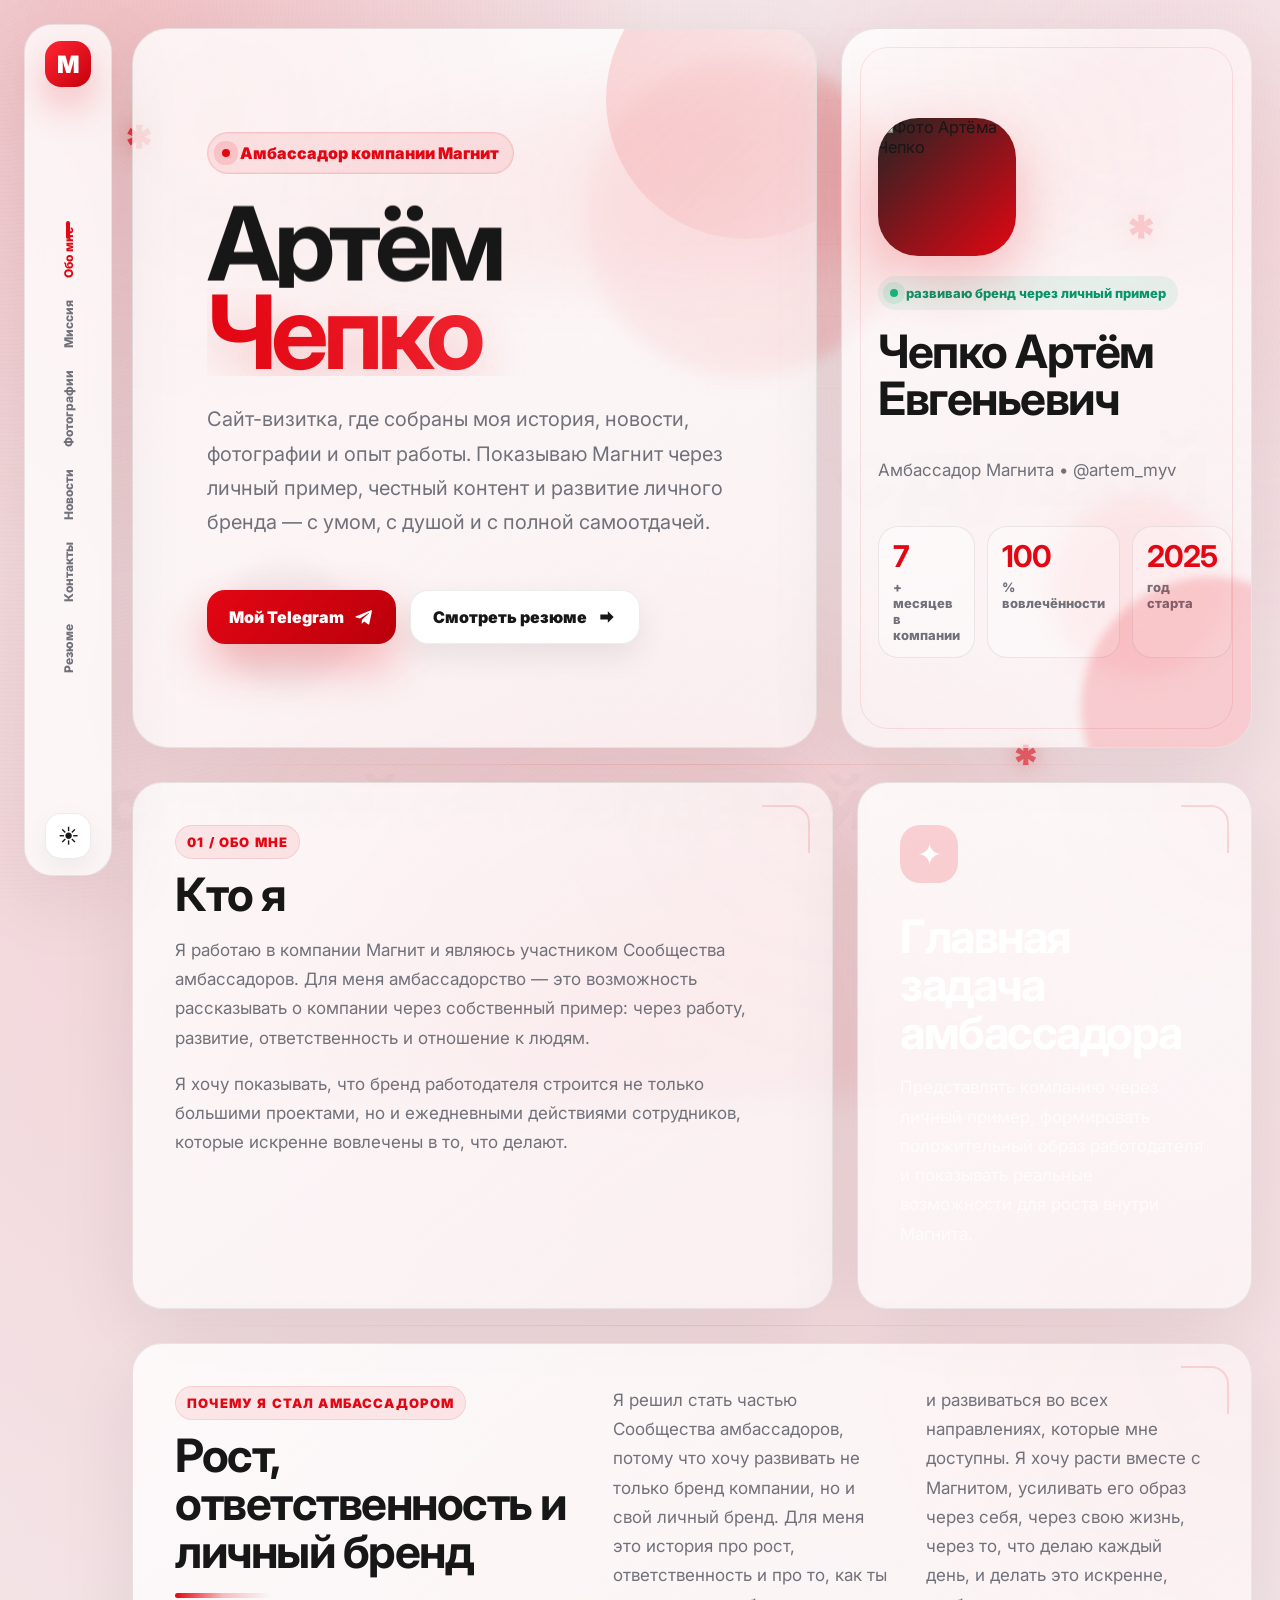
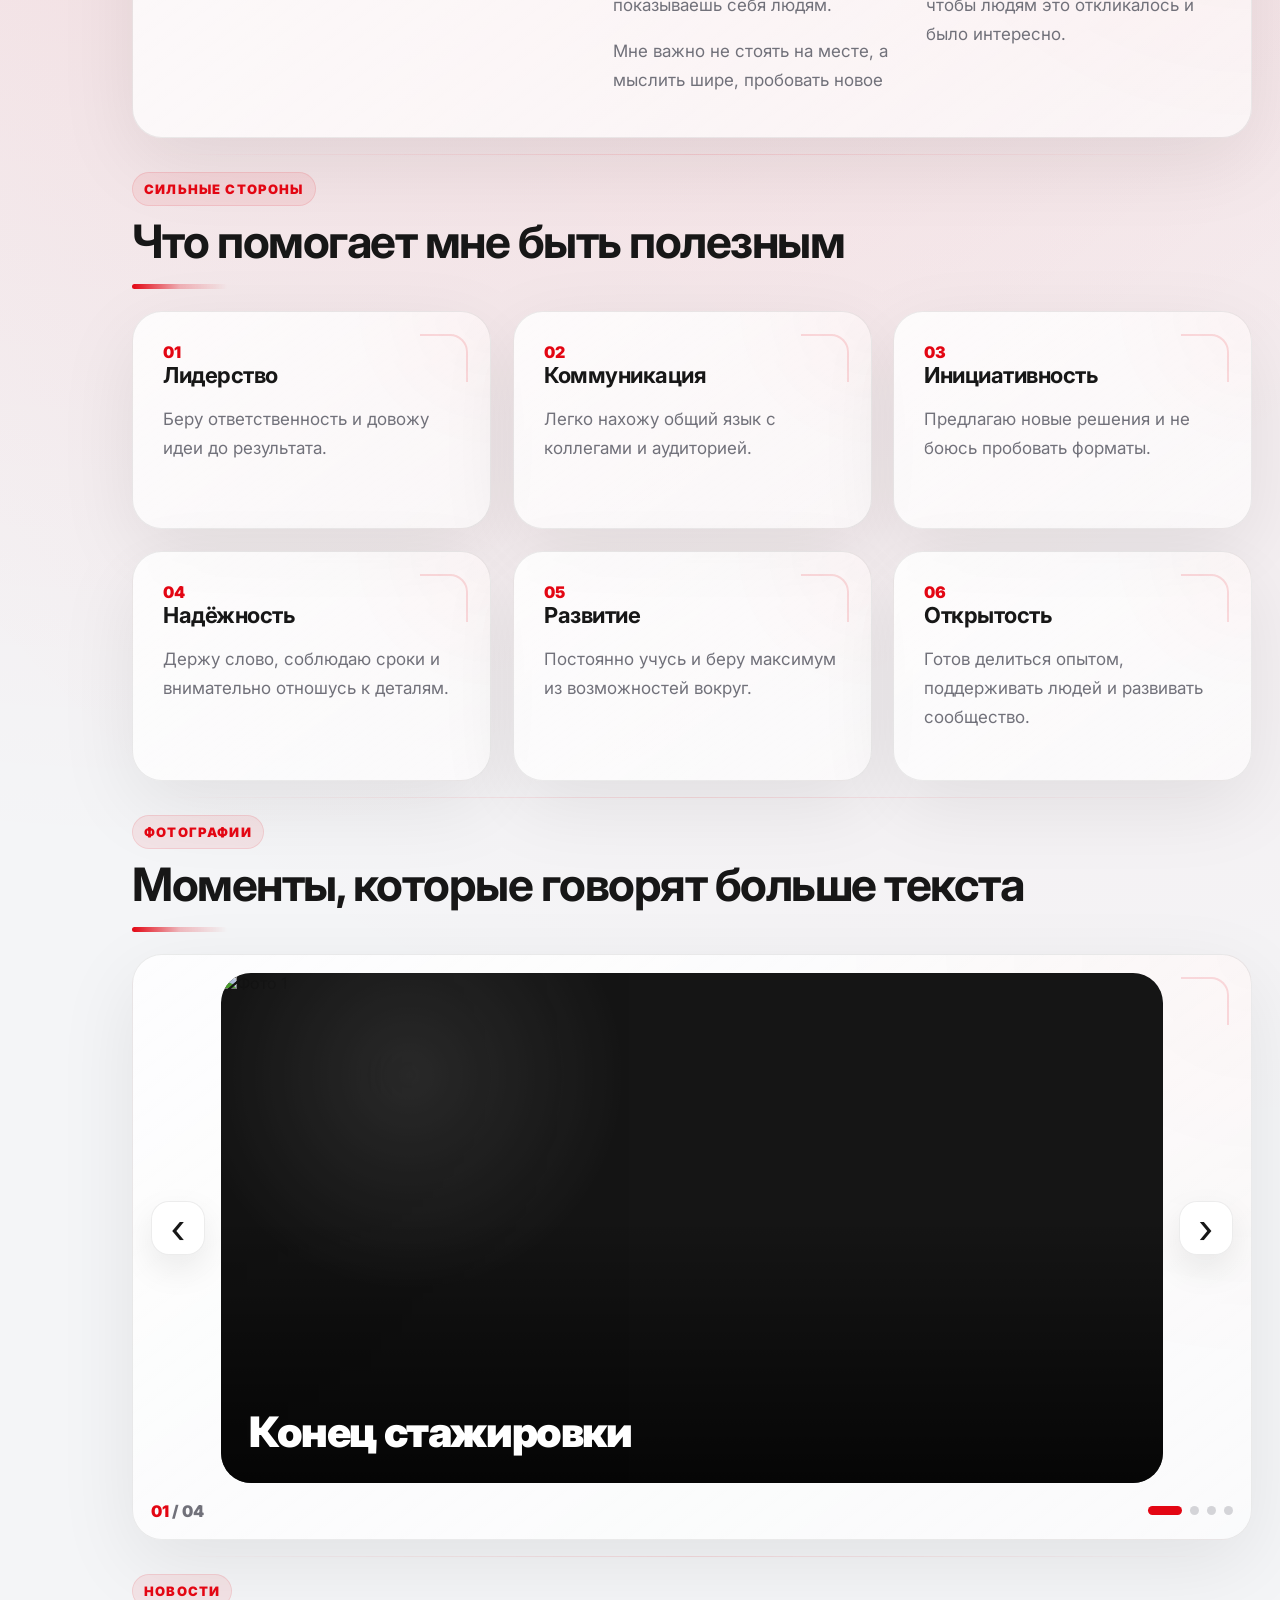
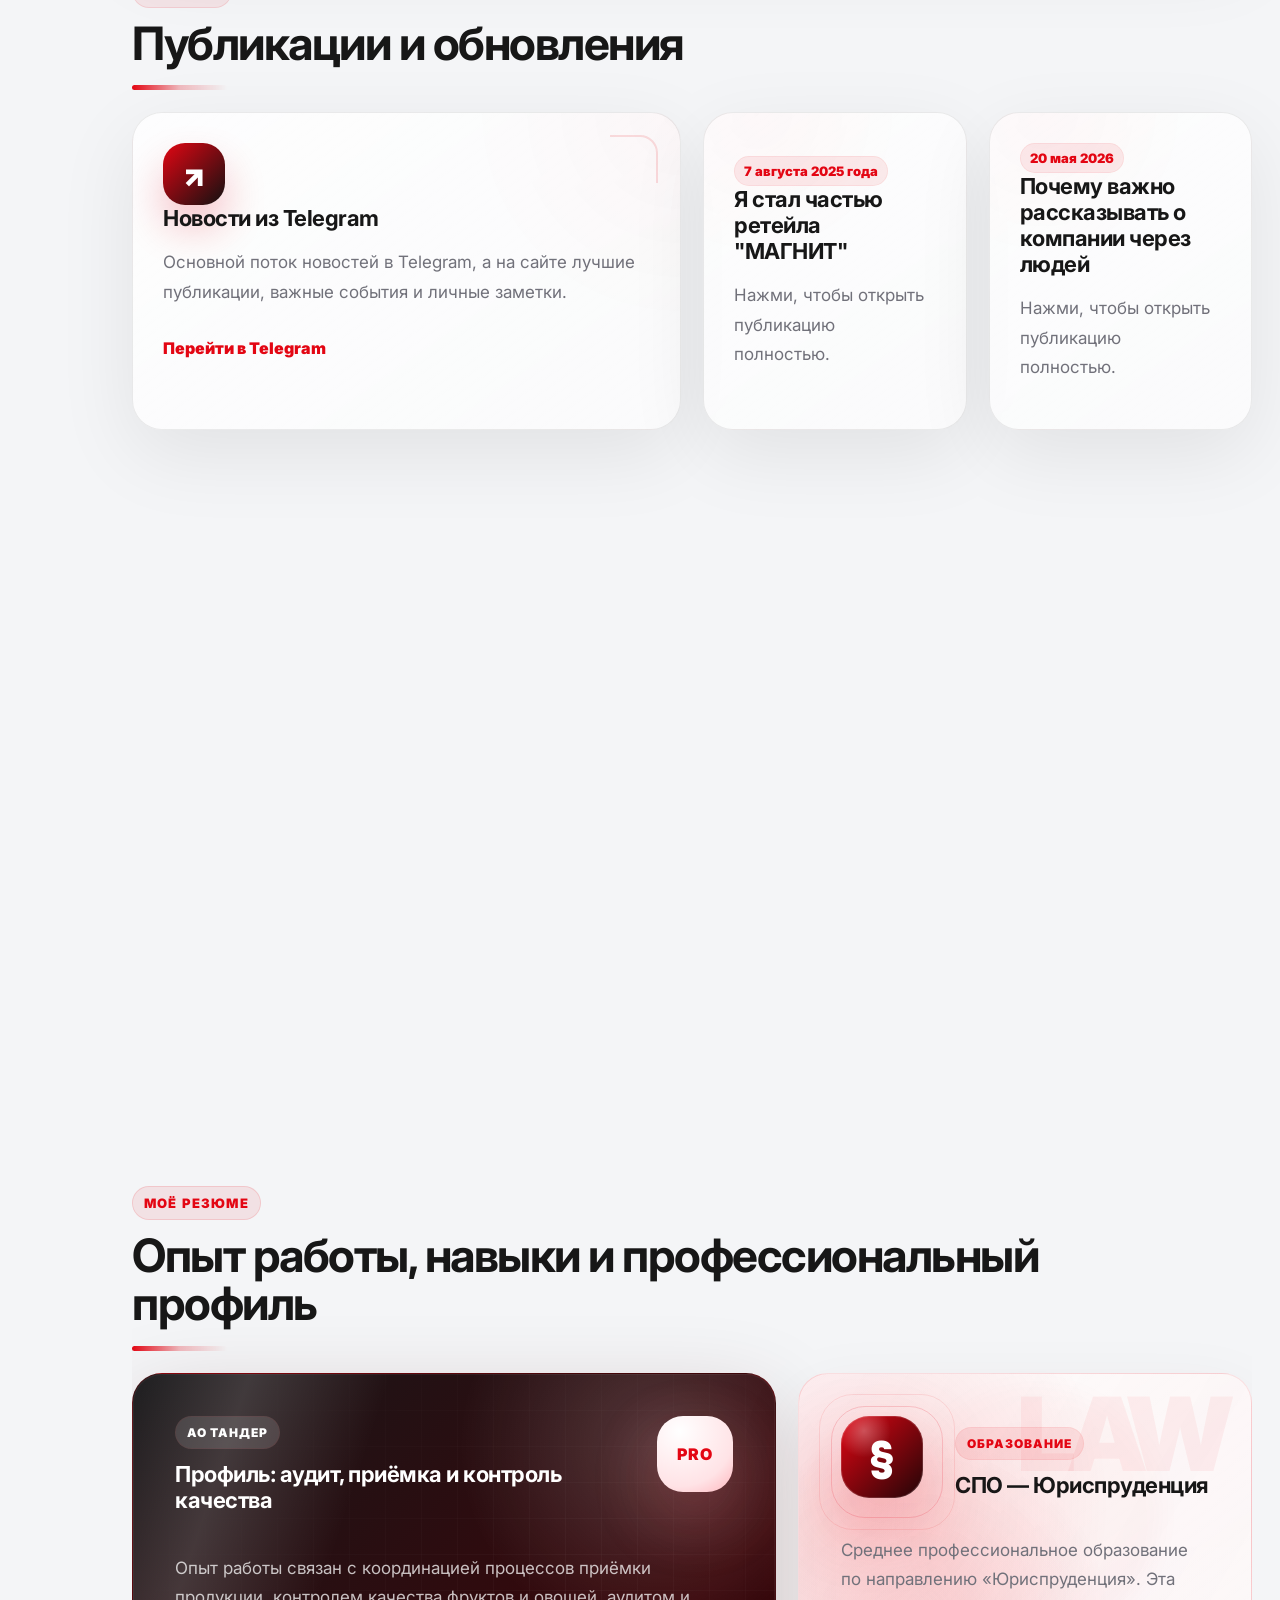
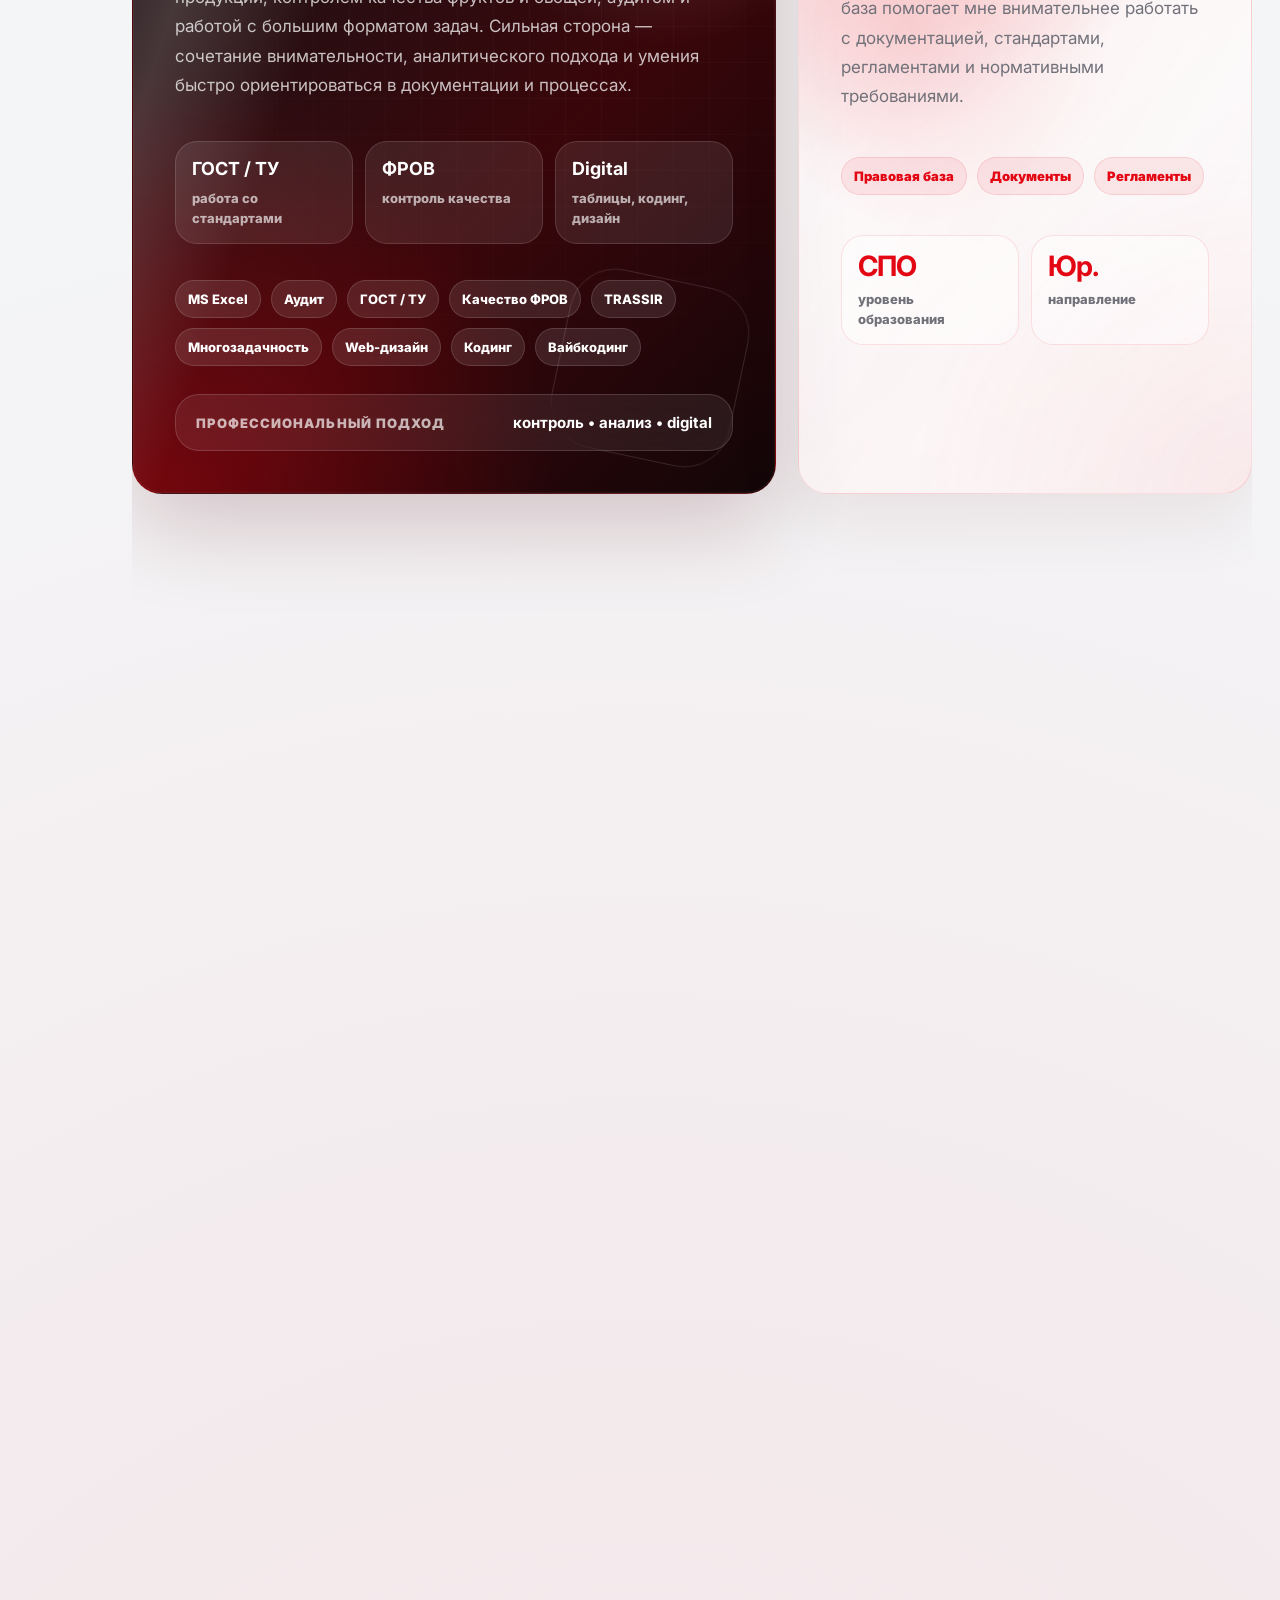
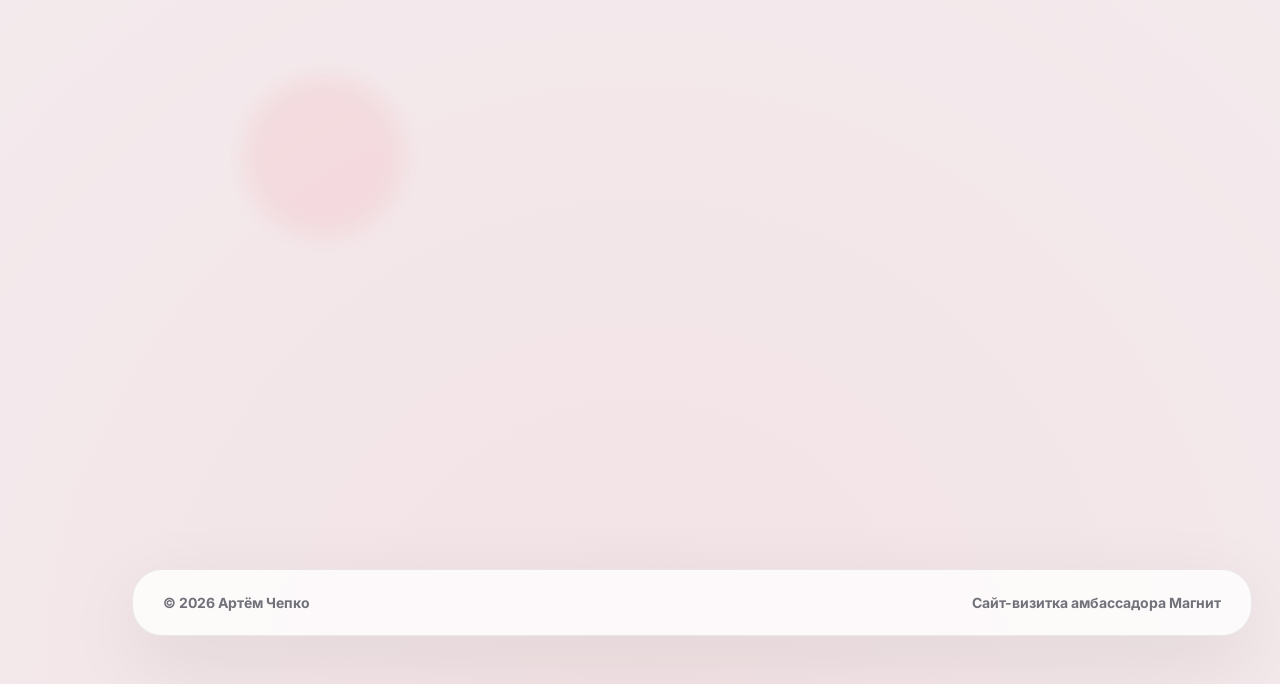
==== commit 89e86123: "Add files via upload" ====
--- a/index.html
+++ b/index.html
@@ -14,7 +14,19 @@
   </div>
 
   <div class="noise"></div>
+
+  <div class="ambient-words" aria-hidden="true">
+    <span class="ambient-star ambient-star--one">*</span>
+    <span class="ambient-star ambient-star--two">*</span>
+    <span class="ambient-star ambient-star--three">*</span>
+
+    <span class="ambient-word ambient-word--one">с умом</span>
+    <span class="ambient-word ambient-word--two">с душой</span>
+    <span class="ambient-word ambient-word--three">с полной самоотдачей</span>
+  </div>
+
   <div class="cursor" id="cursor"></div>
+  <div class="scroll-progress" id="scrollProgress"></div>
 
   <aside class="sidebar">
     <a class="sidebar__logo magnetic" href="#top" aria-label="На главную">М</a>
@@ -62,7 +74,7 @@
 
         <p class="hero__text">
           Сайт-визитка, где собраны моя история, новости, фотографии и опыт работы.
-          Показываю Магнит через личный пример, честный контент и развитие личного бренда.
+          Показываю Магнит через личный пример, честный контент и развитие личного бренда — с умом, с душой и с полной самоотдачей.
         </p>
 
         <div class="hero__actions">
@@ -220,7 +232,7 @@
           <div class="telegram-card__icon">↗</div>
           <h3>Новости из Telegram</h3>
           <p>
-            Основной поток новостей можно вести в Telegram, а на сайте оставить лучшие публикации,
+            Основной поток новостей в Telegram, а на сайте лучшие публикации,
             важные события и личные заметки.
           </p>
           <a class="magnetic" href="https://t.me/artem_myv" target="_blank" rel="noreferrer">Перейти в Telegram</a>
@@ -252,11 +264,37 @@
           <h3>Мой фокус на этот год</h3>
           <p>Нажми, чтобы открыть публикацию полностью.</p>
         </button>
-      </div> </div> 
-      </div> </div> 
-    </section>
-</div> ⠀</div> 
-</div> ⠀</div> 
+
+                <button class="news-card reveal" type="button"
+          data-title="Рассказ о своём рабочем месте"
+          data-date="15 апреля"
+          data-text="Совсем недавно я обновил своё рабочее место дома, хочу придерживаться стиля лофт.">
+          <time>15 апреля 2026</time>
+          <h3>Рассказ о своём рабочем месте</h3>
+          <p>Нажми, чтобы открыть публикацию полностью.</p>
+        </button>
+
+                <button class="news-card reveal" type="button"
+          data-title="1 июня, день защиты детей и отличный повод сходить в ресторан"
+          data-date="20 мая 2026 года"
+          data-text="Повод быть не просто работником Магнита, но и хорошим человеком.">
+          <time>1 июня 2026</time>
+          <h3>Немного из личного, личной жизни</h3>
+          <p>Нажми, чтобы открыть публикацию полностью.</p>
+        </button>
+
+                <button class="news-card reveal" type="button"
+          data-title="Показал свой кабинет"
+          data-date="4 июня 2026 года"
+          data-text="Я показал свой кабинет, давайте в мой телеграм, там документы, стандарты там все тайны магнита!">
+          <time>20 мая 2026</time>
+          <h3>Рассказал о том, как я работаю</h3>
+          <p>Нажми, чтобы открыть публикацию полностью.</p>
+        </button>
+      </div>
+    </section>
+⠀
+⠀
     <section id="contact" class="contact reveal">
       <div class="contact__shine"></div>
       <span>Контакты</span>
@@ -268,7 +306,9 @@
       </a>
     </section>
 
-    <section id="resume" class="section">
+    <section id="resume" class="section resume-section">
+      <span class="resume-orbit resume-orbit--one" aria-hidden="true"></span>
+      <span class="resume-orbit resume-orbit--two" aria-hidden="true"></span>
       <div class="section-title reveal">
         <span>Моё резюме</span>
         <h2>Опыт работы, навыки и профессиональный профиль</h2>
@@ -276,6 +316,8 @@
 
       <div class="resume-grid">
         <article class="resume-summary reveal">
+          <span class="resume-summary__shine" aria-hidden="true"></span>
+          <span class="resume-summary__grid" aria-hidden="true"></span>
           <div class="resume-summary__header">
             <div>
               <div class="resume-badge">АО ТАНДЕР</div>
@@ -289,6 +331,12 @@
             аудитом и работой с большим форматом задач. Сильная сторона — сочетание внимательности,
             аналитического подхода и умения быстро ориентироваться в документации и процессах.
           </p>
+
+          <div class="resume-metrics">
+            <div><b>ГОСТ / ТУ</b><span>работа со стандартами</span></div>
+            <div><b>ФРОВ</b><span>контроль качества</span></div>
+            <div><b>Digital</b><span>таблицы, кодинг, дизайн</span></div>
+          </div>
 
           <div class="resume-chips">
             <span>MS Excel</span>
@@ -297,8 +345,57 @@
             <span>Качество ФРОВ</span>
             <span>TRASSIR</span>
             <span>Многозадачность</span>
+            <span>Web-дизайн</span>
+            <span>Кодинг</span>
+            <span>Вайбкодинг</span>
+          </div>
+
+          <div class="resume-signature">
+            <span>Профессиональный подход</span>
+            <b>контроль • анализ • digital</b>
           </div>
         </article>
+
+        <article class="resume-education reveal">
+          <span class="education-bg-word" aria-hidden="true">LAW</span>
+
+          <div class="education-head">
+            <div class="education-visual" aria-hidden="true">
+              <div class="education-icon">§</div>
+              <span class="education-ring education-ring--one"></span>
+              <span class="education-ring education-ring--two"></span>
+            </div>
+
+            <div class="education-title">
+              <div class="resume-badge">Образование</div>
+              <h3>СПО — Юриспруденция</h3>
+            </div>
+          </div>
+
+          <p>
+            Среднее профессиональное образование по направлению «Юриспруденция».
+            Эта база помогает мне внимательнее работать с документацией, стандартами,
+            регламентами и нормативными требованиями.
+          </p>
+
+          <div class="education-points">
+            <span>Правовая база</span>
+            <span>Документы</span>
+            <span>Регламенты</span>
+          </div>
+
+          <div class="education-mini">
+            <div>
+              <b>СПО</b>
+              <span>уровень образования</span>
+            </div>
+            <div>
+              <b>Юр.</b>
+              <span>направление</span>
+            </div>
+          </div>
+        </article>
+
 
         <article class="resume-timeline reveal">
           <h3>Опыт работы</h3>
@@ -339,15 +436,15 @@
             <div class="resume-gauge" data-progress="90">
               <div class="resume-gauge__inner">
                 <b class="resume-gauge__value">0%</b>
-                <span>Общее значение</span>
+                <span>Мои навыки</span>
               </div>
             </div>
 
             <div class="skills-note">
               <h3>Уверенный рабочий инструментарий</h3>
               <p>
-                Уверенно использую MS Office, в том числе Excel: таблицы, систематизация данных,
-                контроль информации и работа с отчётностью.
+                Уверенно работаю с таблицами, документацией и аналитикой, а также развиваю digital-навыки:
+                web-дизайн, кодинг и вайбкодинг для создания современных проектов.
               </p>
             </div>
           </div>
@@ -355,6 +452,21 @@
           <div class="skill-bars">
             <div class="skill-bar" data-progress="95">
               <div class="skill-bar__head"><span>MS Excel / таблицы</span><b>95%</b></div>
+              <div class="skill-bar__track"><span></span></div>
+            </div>
+
+            <div class="skill-bar" data-progress="88">
+              <div class="skill-bar__head"><span>Web-дизайн</span><b>88%</b></div>
+              <div class="skill-bar__track"><span></span></div>
+            </div>
+
+            <div class="skill-bar" data-progress="84">
+              <div class="skill-bar__head"><span>Кодинг</span><b>84%</b></div>
+              <div class="skill-bar__track"><span></span></div>
+            </div>
+
+            <div class="skill-bar" data-progress="90">
+              <div class="skill-bar__head"><span>Вайбкодинг</span><b>90%</b></div>
               <div class="skill-bar__track"><span></span></div>
             </div>
 
--- a/styles.css
+++ b/styles.css
@@ -1,4 +1,3339 @@
 @import url('https://fonts.googleapis.com/css2?family=Inter:wght@400;500;700;800;900&display=swap');
 :root { --red:#e30613; --bg:#f4f5f7; --surface:rgba(255,255,255,.78); --surface-strong:#fff; --text:#171717; --muted:#71717a; --line:rgba(23,23,23,.08); --shadow:0 24px 80px rgba(0,0,0,.08); --radius:30px; --glass:blur(18px);} 
 html[data-theme="dark"] { --bg:#101012; --surface:rgba(30,30,34,.74); --surface-strong:#19191d; --text:#f5f5f5; --muted:#a1a1aa; --line:rgba(255,255,255,.1); --shadow:0 24px 80px rgba(0,0,0,.32);} 
-*{box-sizing:border-box} html{scroll-behavior:smooth} body{min-height:100vh;margin:0;font-family:Inter,Arial,sans-serif;color:var(--text);background:radial-gradient(circle at 14% 0%,rgba(227,6,19,.14),transparent 30%),radial-gradient(circle at 100% 28%,rgba(227,6,19,.1),transparent 28%),var(--bg);overflow-x:hidden;transition:background .35s ease,color .35s ease} body.modal-open{overflow:hidden} a{color:inherit;text-decoration:none} button{font:inherit} svg{width:20px;height:20px;fill:currentColor} .noise{pointer-events:none;position:fixed;inset:0;z-index:1;opacity:.045;background-image:repeating-radial-gradient(circle at 0 0,currentColor 0 1px,transparent 1px 4px);mix-blend-mode:overlay}.cursor{pointer-events:none;position:fixed;z-index:999;width:24px;height:24px;border:2px solid rgba(227,6,19,.65);border-radius:50%;transform:translate(-50%,-50%);opacity:0;transition:width .2s ease,height .2s ease,opacity .2s ease,background .2s ease,border-color .2s ease}.cursor.active{width:54px;height:54px;background:rgba(227,6,19,.1);border-color:rgba(227,6,19,.28)} .preloader{position:fixed;inset:0;z-index:1000;display:grid;place-items:center;gap:16px;background:var(--bg);transition:transform .75s cubic-bezier(.76,0,.24,1),opacity .75s ease}.preloader.hide{transform:translateY(-100%);opacity:.98}.preloader__mark{width:78px;height:78px;display:grid;place-items:center;border-radius:24px;background:linear-gradient(135deg,var(--red),#aa000a);color:#fff;font-size:38px;font-weight:900;box-shadow:0 24px 80px rgba(227,6,19,.3);animation:logoPulse 1.1s ease-in-out infinite alternate}.preloader__text{color:var(--muted);font-size:13px;font-weight:900;letter-spacing:.12em;text-transform:uppercase}@keyframes logoPulse{from{transform:scale(.96) rotate(-3deg)}to{transform:scale(1.05) rotate(3deg)}} .sidebar{position:fixed;z-index:20;left:24px;top:24px;bottom:24px;width:88px;padding:16px 10px;border:1px solid var(--line);border-radius:28px;background:var(--surface);backdrop-filter:var(--glass);box-shadow:var(--shadow);display:flex;flex-direction:column;align-items:center;gap:18px}.sidebar__logo,.mobile-header__logo{width:46px;height:46px;display:grid;place-items:center;border-radius:16px;background:linear-gradient(135deg,#ff2733,#c6000c);color:#fff;font-size:24px;font-weight:900;box-shadow:0 18px 38px rgba(227,6,19,.25)}.sidebar nav{display:flex;flex:1;flex-direction:column;justify-content:center;gap:10px}.sidebar nav a{writing-mode:vertical-rl;transform:rotate(180deg);padding:6px 0;color:var(--muted);font-size:12px;font-weight:800;transition:color .25s ease,transform .25s ease}.sidebar nav a:hover{color:var(--red);transform:rotate(180deg) translateX(3px)} .theme-toggle{width:46px;height:46px;border:1px solid var(--line);border-radius:16px;background:var(--surface-strong);color:var(--text);cursor:pointer;position:relative;overflow:hidden;box-shadow:0 10px 28px rgba(0,0,0,.06)} .theme-toggle span{position:absolute;inset:0;display:grid;place-items:center;font-size:20px;transition:transform .35s ease,opacity .35s ease}.theme-toggle__moon{transform:translateY(100%);opacity:0} html[data-theme="dark"] .theme-toggle__sun{transform:translateY(-100%);opacity:0} html[data-theme="dark"] .theme-toggle__moon{transform:translateY(0);opacity:1}.mobile-header{display:none} main{position:relative;z-index:2;max-width:1320px;margin:0 auto;padding:28px 28px 48px 132px}.hero{position:relative;min-height:720px;display:grid;grid-template-columns:1.25fr .75fr;gap:24px}.hero__decor{pointer-events:none;position:absolute;inset:0;overflow:hidden;border-radius:36px}.grid-lines{position:absolute;inset:0;opacity:.3;background-image:linear-gradient(rgba(227,6,19,.12) 1px,transparent 1px),linear-gradient(90deg,rgba(227,6,19,.12) 1px,transparent 1px);background-size:72px 72px;mask-image:radial-gradient(circle at 50% 30%,black,transparent 72%);animation:gridMove 18s linear infinite}@keyframes gridMove{to{transform:translateY(72px)}} .orb{position:absolute;border-radius:50%;filter:blur(8px);opacity:.78;animation:floatOrb 8s ease-in-out infinite}.orb--one{width:320px;height:320px;background:rgba(227,6,19,.16);right:31%;top:4%}.orb--two{width:180px;height:180px;background:rgba(255,68,80,.18);right:2%;bottom:10%;animation-delay:-2s}.orb--three{width:130px;height:130px;background:rgba(23,23,23,.09);left:8%;bottom:8%;animation-delay:-4s}html[data-theme="dark"] .orb--three{background:rgba(255,255,255,.08)}@keyframes floatOrb{0%,100%{transform:translate3d(0,0,0) scale(1)}50%{transform:translate3d(18px,-26px,0) scale(1.08)}} .hero__content,.hero__card,.card,.mission,.strength,.gallery,.telegram-card,.news-card,.contact,.resume-summary,.resume-timeline,.resume-duties,.resume-skills,footer{border:1px solid var(--line);background:var(--surface);backdrop-filter:var(--glass);border-radius:var(--radius);box-shadow:var(--shadow)} .hero__content{position:relative;overflow:hidden;padding:74px;display:flex;flex-direction:column;justify-content:center}.hero__content::after{content:'';position:absolute;right:-70px;top:-70px;width:280px;height:280px;background:linear-gradient(135deg,rgba(227,6,19,.16),transparent);border-radius:50%;animation:breathe 4s ease-in-out infinite}@keyframes breathe{50%{transform:scale(1.15);opacity:.6}} .eyebrow{display:flex;gap:10px;align-items:center;width:fit-content;padding:10px 14px;border:1px solid rgba(227,6,19,.12);border-radius:999px;background:rgba(227,6,19,.08);color:var(--red);font-weight:900;margin-bottom:26px}.eyebrow span{width:8px;height:8px;border-radius:50%;background:var(--red);box-shadow:0 0 0 8px rgba(227,6,19,.12);animation:blink 1.2s ease-in-out infinite}@keyframes blink{50%{transform:scale(.65);opacity:.55}} h1{margin:0;font-size:clamp(54px,8vw,112px);line-height:.86;letter-spacing:-6px}.split-line{display:block;overflow:hidden;animation:textRise .9s cubic-bezier(.16,1,.3,1) both}.split-line:nth-child(2){animation-delay:.12s}.accent-text{color:var(--red);text-shadow:0 16px 50px rgba(227,6,19,.22)}@keyframes textRise{from{transform:translateY(105%);opacity:0}to{transform:translateY(0);opacity:1}} h2{margin:0 0 16px;font-size:clamp(28px,4vw,46px);line-height:1.04;letter-spacing:-1.5px} h3{margin:0 0 10px;font-size:22px;letter-spacing:-.5px} h4{margin:0 0 8px;font-size:18px} p,li{color:var(--muted);font-size:17px;line-height:1.72}.hero__text{position:relative;z-index:1;max-width:720px;font-size:20px;margin-top:26px}.hero__actions{position:relative;z-index:1;display:flex;gap:14px;margin-top:30px;flex-wrap:wrap}.btn{position:relative;overflow:hidden;min-height:54px;display:inline-flex;gap:10px;align-items:center;justify-content:center;padding:16px 22px;border-radius:18px;font-weight:900;transition:transform .25s ease,box-shadow .25s ease,border-color .25s ease}.btn::after{content:'';position:absolute;inset:0;background:linear-gradient(120deg,transparent,rgba(255,255,255,.35),transparent);transform:translateX(-110%);transition:transform .55s ease}.btn:hover::after{transform:translateX(110%)}.btn:hover{transform:translateY(-3px)}.btn--primary{background:linear-gradient(135deg,var(--red),#b9000b);color:#fff;box-shadow:0 18px 36px rgba(227,6,19,.28)}.btn--ghost{background:var(--surface-strong);color:var(--text);border:1px solid var(--line)} .hero__card{position:relative;overflow:hidden;padding:36px;display:flex;flex-direction:column;justify-content:center;transform-style:preserve-3d}.profile-glow{position:absolute;inset:auto -90px -90px auto;width:260px;height:260px;border-radius:50%;background:rgba(227,6,19,.16);filter:blur(4px)} .avatar{position:relative;width:138px;height:138px;border-radius:40px;margin-bottom:20px;box-shadow:0 24px 60px rgba(227,6,19,.25);animation:avatarFloat 4s ease-in-out infinite}.avatar::before{content:'';position:absolute;inset:-8px;border:1px solid rgba(227,6,19,.22);border-radius:48px;animation:avatarRing 2.6s ease-in-out infinite}.avatar--photo{overflow:hidden;background:linear-gradient(135deg,#242424,var(--red))}.avatar--photo img{width:100%;height:100%;display:block;object-fit:cover;transform:scale(1.02)}@keyframes avatarFloat{50%{transform:translateY(-10px) rotate(-2deg)}}@keyframes avatarRing{50%{transform:scale(1.08);opacity:.45}} .status{display:inline-flex;gap:8px;align-items:center;width:fit-content;padding:9px 12px;background:rgba(16,185,129,.09);color:#059669;border-radius:999px;font-size:13px;font-weight:800;margin-bottom:18px}.status__dot{width:8px;height:8px;border-radius:50%;background:#10b981;box-shadow:0 0 0 7px rgba(16,185,129,.12)} .stats{display:grid;grid-template-columns:repeat(3,1fr);gap:12px;margin-top:24px}.stats div{min-height:96px;padding:14px;border-radius:20px;background:rgba(255,255,255,.35);border:1px solid var(--line)}html[data-theme="dark"] .stats div{background:rgba(255,255,255,.03)} .stats b{display:block;color:var(--red);font-size:30px;line-height:1;letter-spacing:-1px}.stats span{display:block;margin-top:8px;color:var(--muted);font-size:13px;font-weight:800} .section{margin-top:24px}.section--grid{display:grid;grid-template-columns:1.28fr .72fr;gap:24px}.card,.mission,.resume-summary,.resume-timeline,.resume-duties,.resume-skills{position:relative;overflow:hidden;padding:42px}.card__tag,.section-title span,.contact>span{display:inline-block;color:var(--red);font-size:13px;font-weight:900;letter-spacing:.09em;text-transform:uppercase;margin-bottom:12px}.card--dark{background:radial-gradient(circle at 100% 0,rgba(227,6,19,.25),transparent 42%),#1c1c1f;color:#fff}.card--dark p{color:rgba(255,255,255,.72)}.card__icon{width:58px;height:58px;display:grid;place-items:center;border-radius:20px;background:rgba(227,6,19,.16);color:#fff;font-size:30px;margin-bottom:30px;animation:iconSpin 7s linear infinite}@keyframes iconSpin{to{transform:rotate(360deg)}} .section-title{margin-bottom:22px}.mission{display:grid;grid-template-columns:.8fr 1.2fr;gap:40px;background:linear-gradient(135deg,rgba(255,255,255,.88),rgba(255,255,255,.72)),radial-gradient(circle at 10% 0%,rgba(227,6,19,.17),transparent 42%)}html[data-theme="dark"] .mission{background:linear-gradient(135deg,rgba(32,32,36,.82),rgba(25,25,29,.72)),radial-gradient(circle at 10% 0%,rgba(227,6,19,.17),transparent 42%)} .mission__text{columns:2;column-gap:30px}.mission__text p{margin-top:0}.strengths{display:grid;grid-template-columns:repeat(3,1fr);gap:18px}.strength{position:relative;overflow:hidden;min-height:218px;padding:30px}.strength::before{content:'';position:absolute;right:-70px;top:-70px;width:150px;height:150px;border-radius:50%;background:rgba(227,6,19,.08);transition:.3s ease}.strength:hover::before{transform:scale(1.3);background:rgba(227,6,19,.14)}.strength>span{color:var(--red);font-weight:900} .gallery{overflow:hidden;padding:22px}.gallery__stage{position:relative;display:grid;grid-template-columns:54px 1fr 54px;gap:16px;align-items:center}.gallery__viewport{overflow:hidden;border-radius:26px}.gallery__track{display:flex;transition:transform .65s cubic-bezier(.16,1,.3,1)}.gallery__slide{flex:0 0 100%;position:relative;min-height:510px;margin:0;overflow:hidden;border-radius:26px;background:#151515}.gallery__slide img{width:100%;height:510px;display:block;object-fit:cover;transform:scale(1.06);filter:saturate(.98) contrast(1.02);transition:transform .9s cubic-bezier(.16,1,.3,1)}.gallery__slide.is-active img{transform:scale(1)}.gallery__slide::after{content:'';position:absolute;inset:0;background:linear-gradient(180deg,transparent 48%,rgba(0,0,0,.72))}.gallery__slide figcaption{position:absolute;z-index:2;left:28px;right:28px;bottom:26px;color:#fff;font-size:clamp(24px,4vw,42px);font-weight:900;letter-spacing:-1.4px}.gallery__arrow{width:54px;height:54px;border:1px solid var(--line);border-radius:18px;background:var(--surface-strong);color:var(--text);font-size:42px;line-height:1;cursor:pointer;display:grid;place-items:center;transition:transform .25s ease,color .25s ease}.gallery__arrow:hover{color:var(--red)}.gallery__bottom{display:flex;justify-content:space-between;align-items:center;gap:18px;margin-top:18px}.gallery__counter{color:var(--muted);font-weight:900}.gallery__counter span{color:var(--red)}.gallery__dots{display:flex;gap:8px}.gallery__dots button{width:9px;height:9px;padding:0;border:0;border-radius:999px;background:rgba(113,113,122,.28);cursor:pointer;transition:width .25s ease,background .25s ease}.gallery__dots button.is-active{width:34px;background:var(--red)} .news{display:grid;grid-template-columns:repeat(4,1fr);gap:18px}.telegram-card,.news-card{position:relative;overflow:hidden;min-height:270px;padding:30px}.telegram-card{grid-column:span 2;background:linear-gradient(135deg,var(--surface),rgba(255,255,255,.66)),radial-gradient(circle at 100% 0,rgba(227,6,19,.22),transparent 42%)}html[data-theme="dark"] .telegram-card{background:linear-gradient(135deg,rgba(30,30,34,.75),rgba(22,22,26,.68)),radial-gradient(circle at 100% 0,rgba(227,6,19,.22),transparent 42%)} .telegram-card__icon{width:62px;height:62px;display:grid;place-items:center;border-radius:22px;color:#fff;font-size:32px;font-weight:900;background:linear-gradient(135deg,var(--red),#111);box-shadow:0 22px 42px rgba(227,6,19,.24);animation:iconPop 2.8s ease-in-out infinite}@keyframes iconPop{50%{transform:translateY(-8px) scale(1.05)}} .telegram-card a{display:inline-flex;margin-top:14px;color:var(--red);font-weight:900}.news-card{text-align:left;color:var(--text);cursor:pointer;border:1px solid var(--line);transition:transform .25s ease,box-shadow .25s ease,border-color .25s ease}.news-card:hover{transform:translateY(-5px);border-color:rgba(227,6,19,.25);box-shadow:0 26px 76px rgba(227,6,19,.12)}.news-card::after{content:'Открыть';position:absolute;right:22px;bottom:20px;color:var(--red);font-size:13px;font-weight:900;transform:translateY(14px);opacity:0;transition:.25s ease}.news-card:hover::after{transform:translateY(0);opacity:1}.news-card time,.modal time,.timeline-item__date{display:inline-flex;padding:7px 10px;border-radius:999px;background:rgba(227,6,19,.08);color:var(--red);font-size:13px;font-weight:900}.contact{position:relative;overflow:hidden;padding:64px;text-align:center;color:#fff;background:radial-gradient(circle at 20% 0,rgba(255,255,255,.17),transparent 30%),linear-gradient(135deg,#191919,#490509)}.contact__shine{position:absolute;top:-110px;left:-15%;width:40%;height:320px;background:linear-gradient(90deg,transparent,rgba(255,255,255,.16),transparent);transform:rotate(25deg);animation:shineMove 5s ease-in-out infinite}@keyframes shineMove{0%,20%{transform:translateX(-80%) rotate(25deg)}70%,100%{transform:translateX(360%) rotate(25deg)}} .contact p{color:rgba(255,255,255,.72);max-width:620px;margin:0 auto 28px} .resume-grid{display:grid;grid-template-columns:1fr 1fr;gap:18px}.resume-summary__header{display:flex;justify-content:space-between;gap:12px;align-items:flex-start;margin-bottom:14px}.resume-badge{display:inline-flex;padding:9px 12px;border-radius:999px;background:rgba(227,6,19,.09);color:var(--red);font-size:12px;font-weight:900;letter-spacing:.08em;text-transform:uppercase;margin-bottom:12px}.pro-pill{min-width:64px;height:64px;display:grid;place-items:center;border-radius:22px;color:#fff;font-weight:900;letter-spacing:.05em;background:linear-gradient(135deg,var(--red),#111);box-shadow:0 18px 40px rgba(227,6,19,.25);animation:floatPro 3.5s ease-in-out infinite}@keyframes floatPro{50%{transform:translateY(-8px) rotate(-6deg)}} .resume-chips{display:flex;gap:10px;flex-wrap:wrap;margin-top:18px}.resume-chips span{padding:10px 12px;border:1px solid var(--line);border-radius:999px;background:rgba(227,6,19,.05);color:var(--text);font-size:13px;font-weight:800}.resume-timeline h3,.resume-duties h3,.resume-skills h3{margin-bottom:18px}.resume-timeline{position:relative}.resume-timeline::before{content:'';position:absolute;left:64px;top:88px;bottom:42px;width:2px;background:linear-gradient(var(--red),rgba(227,6,19,.12))}.timeline-item{position:relative;display:grid;grid-template-columns:44px 1fr;gap:18px;align-items:start;padding-bottom:26px}.timeline-item:last-child{padding-bottom:0}.timeline-item__dot{width:18px;height:18px;margin:8px auto 0;border-radius:50%;background:var(--red);box-shadow:0 0 0 8px rgba(227,6,19,.12)}.timeline-item__date{margin-bottom:10px;font-size:12px}.resume-duties{grid-column:span 2}.resume-duties ul{margin:0;padding-left:20px}.resume-duties li+li{margin-top:10px}.resume-skills{grid-column:span 2;display:grid;grid-template-columns:.72fr 1.28fr;gap:24px;align-items:center}.skills-visual{display:grid;gap:22px}.resume-gauge{--progress:0;width:220px;height:220px;margin:0 auto;border-radius:50%;background:conic-gradient(var(--red) calc(var(--progress) * 1%),rgba(227,6,19,.12) 0);display:grid;place-items:center;animation:gaugePulse 3s ease-in-out infinite}@keyframes gaugePulse{50%{transform:scale(1.03)}} .resume-gauge__inner{width:168px;height:168px;border-radius:50%;background:var(--surface-strong);border:1px solid var(--line);display:grid;place-items:center;text-align:center;padding:18px}.resume-gauge__inner b{display:block;color:var(--red);font-size:34px;line-height:1}.resume-gauge__inner span{display:block;margin-top:8px;color:var(--muted);font-size:13px;font-weight:800}.skills-note{text-align:center}.skill-bars{display:grid;gap:18px}.skill-bar__head{display:flex;justify-content:space-between;gap:12px;margin-bottom:10px;font-weight:800}.skill-bar__head span{color:var(--text)}.skill-bar__head b{color:var(--red)}.skill-bar__track{height:12px;border-radius:999px;background:rgba(227,6,19,.1);overflow:hidden}.skill-bar__track span{display:block;width:0;height:100%;border-radius:inherit;background:linear-gradient(90deg,var(--red),#ff6772);transition:width 1.1s cubic-bezier(.16,1,.3,1)} footer{margin-top:24px;padding:24px 30px;display:flex;justify-content:space-between;color:var(--muted);font-size:14px;font-weight:700}.reveal{opacity:0;transform:translateY(34px) scale(.985);transition:opacity .8s ease,transform .8s cubic-bezier(.16,1,.3,1)}.reveal.visible{opacity:1;transform:translateY(0) scale(1)}.tilt{will-change:transform}.modal{position:fixed;inset:0;z-index:200;display:grid;place-items:center;padding:20px;opacity:0;pointer-events:none;transition:opacity .28s ease}.modal.is-open{opacity:1;pointer-events:auto}.modal__overlay{position:absolute;inset:0;background:rgba(0,0,0,.58);backdrop-filter:blur(10px)}.modal__content{position:relative;z-index:1;width:min(680px,100%);padding:38px;border:1px solid var(--line);border-radius:30px;background:var(--surface-strong);color:var(--text);box-shadow:0 30px 100px rgba(0,0,0,.34);transform:translateY(24px) scale(.96);transition:transform .32s cubic-bezier(.16,1,.3,1)}.modal.is-open .modal__content{transform:translateY(0) scale(1)}.modal__close{position:absolute;right:18px;top:18px;width:44px;height:44px;border:1px solid var(--line);border-radius:15px;background:var(--surface);color:var(--text);cursor:pointer;font-size:30px;line-height:1}.modal h2{margin-top:18px;padding-right:44px} @media (hover:none){.cursor{display:none}} @media (max-width:1180px){.resume-skills{grid-template-columns:1fr}} @media (max-width:1080px){.sidebar{display:none}.mobile-header{position:fixed;z-index:50;left:14px;right:14px;top:14px;display:grid;grid-template-columns:46px 46px 1fr;gap:10px;align-items:center;padding:10px;border:1px solid var(--line);border-radius:22px;background:var(--surface);backdrop-filter:var(--glass);box-shadow:var(--shadow)}.mobile-theme{width:46px;height:46px}.mobile-header__telegram{justify-self:end;padding:13px 14px;border-radius:14px;background:rgba(227,6,19,.08);color:var(--red);font-weight:900} main{padding:92px 16px 34px}.hero,.section--grid,.mission,.resume-grid{grid-template-columns:1fr}.resume-duties,.resume-skills{grid-column:span 1}.hero{min-height:auto}.hero__content{padding:38px 24px}h1{letter-spacing:-3px}.hero__card,.card,.mission,.resume-summary,.resume-timeline,.resume-duties,.resume-skills{padding:28px}.mission__text{columns:1}.strengths,.news{grid-template-columns:1fr}.telegram-card{grid-column:auto}.gallery{padding:14px}.gallery__stage{grid-template-columns:1fr}.gallery__viewport{order:1}.gallery__arrow{position:absolute;z-index:5;top:50%;width:46px;height:46px;background:rgba(255,255,255,.84);color:#171717;transform:translateY(-50%)}.gallery__arrow--prev{left:12px}.gallery__arrow--next{right:12px}.gallery__slide,.gallery__slide img{height:390px;min-height:390px}.gallery__slide figcaption{left:20px;right:20px;bottom:20px}.resume-timeline::before{left:38px;top:84px}.contact{padding:44px 22px}footer{flex-direction:column;gap:8px}} @media (max-width:560px){.mobile-header{grid-template-columns:42px 42px 1fr;left:10px;right:10px;top:10px}.mobile-header__logo,.theme-toggle{width:42px;height:42px;border-radius:14px}.mobile-header__telegram{font-size:13px;padding:12px} main{padding-left:10px;padding-right:10px}.hero__content,.hero__card,.card,.mission,.strength,.gallery,.telegram-card,.news-card,.resume-summary,.resume-timeline,.resume-duties,.resume-skills{border-radius:24px}.hero__actions{flex-direction:column}.btn{width:100%}.stats{grid-template-columns:1fr}.gallery__slide,.gallery__slide img{height:330px;min-height:330px}.resume-gauge{width:190px;height:190px}.resume-gauge__inner{width:146px;height:146px}.timeline-item{grid-template-columns:30px 1fr}.resume-timeline::before{left:28px}.modal{padding:12px}.modal__content{padding:28px 22px;border-radius:24px}.modal h2{padding-right:38px}}+*{box-sizing:border-box} html{scroll-behavior:smooth} body{min-height:100vh;margin:0;font-family:Inter,Arial,sans-serif;color:var(--text);background:radial-gradient(circle at 14% 0%,rgba(227,6,19,.14),transparent 30%),radial-gradient(circle at 100% 28%,rgba(227,6,19,.1),transparent 28%),var(--bg);overflow-x:hidden;transition:background .35s ease,color .35s ease} body.modal-open{overflow:hidden} a{color:inherit;text-decoration:none} button{font:inherit} svg{width:20px;height:20px;fill:currentColor} .noise{pointer-events:none;position:fixed;inset:0;z-index:1;opacity:.045;background-image:repeating-radial-gradient(circle at 0 0,currentColor 0 1px,transparent 1px 4px);mix-blend-mode:overlay}.cursor{pointer-events:none;position:fixed;z-index:999;width:24px;height:24px;border:2px solid rgba(227,6,19,.65);border-radius:50%;transform:translate(-50%,-50%);opacity:0;transition:width .2s ease,height .2s ease,opacity .2s ease,background .2s ease,border-color .2s ease}.cursor.active{width:54px;height:54px;background:rgba(227,6,19,.1);border-color:rgba(227,6,19,.28)} .preloader{position:fixed;inset:0;z-index:1000;display:grid;place-items:center;gap:16px;background:var(--bg);transition:transform .75s cubic-bezier(.76,0,.24,1),opacity .75s ease}.preloader.hide{transform:translateY(-100%);opacity:.98}.preloader__mark{width:78px;height:78px;display:grid;place-items:center;border-radius:24px;background:linear-gradient(135deg,var(--red),#aa000a);color:#fff;font-size:38px;font-weight:900;box-shadow:0 24px 80px rgba(227,6,19,.3);animation:logoPulse 1.1s ease-in-out infinite alternate}.preloader__text{color:var(--muted);font-size:13px;font-weight:900;letter-spacing:.12em;text-transform:uppercase}@keyframes logoPulse{from{transform:scale(.96) rotate(-3deg)}to{transform:scale(1.05) rotate(3deg)}} .sidebar{position:fixed;z-index:20;left:24px;top:24px;bottom:24px;width:88px;padding:16px 10px;border:1px solid var(--line);border-radius:28px;background:var(--surface);backdrop-filter:var(--glass);box-shadow:var(--shadow);display:flex;flex-direction:column;align-items:center;gap:18px}.sidebar__logo,.mobile-header__logo{width:46px;height:46px;display:grid;place-items:center;border-radius:16px;background:linear-gradient(135deg,#ff2733,#c6000c);color:#fff;font-size:24px;font-weight:900;box-shadow:0 18px 38px rgba(227,6,19,.25)}.sidebar nav{display:flex;flex:1;flex-direction:column;justify-content:center;gap:10px}.sidebar nav a{writing-mode:vertical-rl;transform:rotate(180deg);padding:6px 0;color:var(--muted);font-size:12px;font-weight:800;transition:color .25s ease,transform .25s ease}.sidebar nav a:hover{color:var(--red);transform:rotate(180deg) translateX(3px)} .theme-toggle{width:46px;height:46px;border:1px solid var(--line);border-radius:16px;background:var(--surface-strong);color:var(--text);cursor:pointer;position:relative;overflow:hidden;box-shadow:0 10px 28px rgba(0,0,0,.06)} .theme-toggle span{position:absolute;inset:0;display:grid;place-items:center;font-size:20px;transition:transform .35s ease,opacity .35s ease}.theme-toggle__moon{transform:translateY(100%);opacity:0} html[data-theme="dark"] .theme-toggle__sun{transform:translateY(-100%);opacity:0} html[data-theme="dark"] .theme-toggle__moon{transform:translateY(0);opacity:1}.mobile-header{display:none} main{position:relative;z-index:2;max-width:1320px;margin:0 auto;padding:28px 28px 48px 132px}.hero{position:relative;min-height:720px;display:grid;grid-template-columns:1.25fr .75fr;gap:24px}.hero__decor{pointer-events:none;position:absolute;inset:0;overflow:hidden;border-radius:36px}.grid-lines{position:absolute;inset:0;opacity:.3;background-image:linear-gradient(rgba(227,6,19,.12) 1px,transparent 1px),linear-gradient(90deg,rgba(227,6,19,.12) 1px,transparent 1px);background-size:72px 72px;mask-image:radial-gradient(circle at 50% 30%,black,transparent 72%);animation:gridMove 18s linear infinite}@keyframes gridMove{to{transform:translateY(72px)}} .orb{position:absolute;border-radius:50%;filter:blur(8px);opacity:.78;animation:floatOrb 8s ease-in-out infinite}.orb--one{width:320px;height:320px;background:rgba(227,6,19,.16);right:31%;top:4%}.orb--two{width:180px;height:180px;background:rgba(255,68,80,.18);right:2%;bottom:10%;animation-delay:-2s}.orb--three{width:130px;height:130px;background:rgba(23,23,23,.09);left:8%;bottom:8%;animation-delay:-4s}html[data-theme="dark"] .orb--three{background:rgba(255,255,255,.08)}@keyframes floatOrb{0%,100%{transform:translate3d(0,0,0) scale(1)}50%{transform:translate3d(18px,-26px,0) scale(1.08)}} .hero__content,.hero__card,.card,.mission,.strength,.gallery,.telegram-card,.news-card,.contact,.resume-summary,.resume-education,.resume-timeline,.resume-duties,.resume-skills,footer{border:1px solid var(--line);background:var(--surface);backdrop-filter:var(--glass);border-radius:var(--radius);box-shadow:var(--shadow)} .hero__content{position:relative;overflow:hidden;padding:74px;display:flex;flex-direction:column;justify-content:center}.hero__content::after{content:'';position:absolute;right:-70px;top:-70px;width:280px;height:280px;background:linear-gradient(135deg,rgba(227,6,19,.16),transparent);border-radius:50%;animation:breathe 4s ease-in-out infinite}@keyframes breathe{50%{transform:scale(1.15);opacity:.6}} .eyebrow{display:flex;gap:10px;align-items:center;width:fit-content;padding:10px 14px;border:1px solid rgba(227,6,19,.12);border-radius:999px;background:rgba(227,6,19,.08);color:var(--red);font-weight:900;margin-bottom:26px}.eyebrow span{width:8px;height:8px;border-radius:50%;background:var(--red);box-shadow:0 0 0 8px rgba(227,6,19,.12);animation:blink 1.2s ease-in-out infinite}@keyframes blink{50%{transform:scale(.65);opacity:.55}} h1{margin:0;font-size:clamp(54px,8vw,112px);line-height:.86;letter-spacing:-6px}.split-line{display:block;overflow:hidden;animation:textRise .9s cubic-bezier(.16,1,.3,1) both}.split-line:nth-child(2){animation-delay:.12s}.accent-text{color:var(--red);text-shadow:0 16px 50px rgba(227,6,19,.22)}@keyframes textRise{from{transform:translateY(105%);opacity:0}to{transform:translateY(0);opacity:1}} h2{margin:0 0 16px;font-size:clamp(28px,4vw,46px);line-height:1.04;letter-spacing:-1.5px} h3{margin:0 0 10px;font-size:22px;letter-spacing:-.5px} h4{margin:0 0 8px;font-size:18px} p,li{color:var(--muted);font-size:17px;line-height:1.72}.hero__text{position:relative;z-index:1;max-width:720px;font-size:20px;margin-top:26px}.hero__actions{position:relative;z-index:1;display:flex;gap:14px;margin-top:30px;flex-wrap:wrap}.btn{position:relative;overflow:hidden;min-height:54px;display:inline-flex;gap:10px;align-items:center;justify-content:center;padding:16px 22px;border-radius:18px;font-weight:900;transition:transform .25s ease,box-shadow .25s ease,border-color .25s ease}.btn::after{content:'';position:absolute;inset:0;background:linear-gradient(120deg,transparent,rgba(255,255,255,.35),transparent);transform:translateX(-110%);transition:transform .55s ease}.btn:hover::after{transform:translateX(110%)}.btn:hover{transform:translateY(-3px)}.btn--primary{background:linear-gradient(135deg,var(--red),#b9000b);color:#fff;box-shadow:0 18px 36px rgba(227,6,19,.28)}.btn--ghost{background:var(--surface-strong);color:var(--text);border:1px solid var(--line)} .hero__card{position:relative;overflow:hidden;padding:36px;display:flex;flex-direction:column;justify-content:center;transform-style:preserve-3d}.profile-glow{position:absolute;inset:auto -90px -90px auto;width:260px;height:260px;border-radius:50%;background:rgba(227,6,19,.16);filter:blur(4px)} .avatar{position:relative;width:138px;height:138px;border-radius:40px;margin-bottom:20px;box-shadow:0 24px 60px rgba(227,6,19,.25);animation:avatarFloat 4s ease-in-out infinite}.avatar::before{content:'';position:absolute;inset:-8px;border:1px solid rgba(227,6,19,.22);border-radius:48px;animation:avatarRing 2.6s ease-in-out infinite}.avatar--photo{overflow:hidden;background:linear-gradient(135deg,#242424,var(--red))}.avatar--photo img{width:100%;height:100%;display:block;object-fit:cover;transform:scale(1.02)}@keyframes avatarFloat{50%{transform:translateY(-10px) rotate(-2deg)}}@keyframes avatarRing{50%{transform:scale(1.08);opacity:.45}} .status{display:inline-flex;gap:8px;align-items:center;width:fit-content;padding:9px 12px;background:rgba(16,185,129,.09);color:#059669;border-radius:999px;font-size:13px;font-weight:800;margin-bottom:18px}.status__dot{width:8px;height:8px;border-radius:50%;background:#10b981;box-shadow:0 0 0 7px rgba(16,185,129,.12)} .stats{display:grid;grid-template-columns:repeat(3,1fr);gap:12px;margin-top:24px}.stats div{min-height:96px;padding:14px;border-radius:20px;background:rgba(255,255,255,.35);border:1px solid var(--line)}html[data-theme="dark"] .stats div{background:rgba(255,255,255,.03)} .stats b{display:block;color:var(--red);font-size:30px;line-height:1;letter-spacing:-1px}.stats span{display:block;margin-top:8px;color:var(--muted);font-size:13px;font-weight:800} .section{margin-top:24px}.section--grid{display:grid;grid-template-columns:1.28fr .72fr;gap:24px}.card,.mission,.resume-summary,.resume-education,.resume-timeline,.resume-duties,.resume-skills{position:relative;overflow:hidden;padding:42px}.card__tag,.section-title span,.contact>span{display:inline-block;color:var(--red);font-size:13px;font-weight:900;letter-spacing:.09em;text-transform:uppercase;margin-bottom:12px}.card--dark{background:radial-gradient(circle at 100% 0,rgba(227,6,19,.25),transparent 42%),#1c1c1f;color:#fff}.card--dark p{color:rgba(255,255,255,.72)}.card__icon{width:58px;height:58px;display:grid;place-items:center;border-radius:20px;background:rgba(227,6,19,.16);color:#fff;font-size:30px;margin-bottom:30px;animation:iconSpin 7s linear infinite}@keyframes iconSpin{to{transform:rotate(360deg)}} .section-title{margin-bottom:22px}.mission{display:grid;grid-template-columns:.8fr 1.2fr;gap:40px;background:linear-gradient(135deg,rgba(255,255,255,.88),rgba(255,255,255,.72)),radial-gradient(circle at 10% 0%,rgba(227,6,19,.17),transparent 42%)}html[data-theme="dark"] .mission{background:linear-gradient(135deg,rgba(32,32,36,.82),rgba(25,25,29,.72)),radial-gradient(circle at 10% 0%,rgba(227,6,19,.17),transparent 42%)} .mission__text{columns:2;column-gap:30px}.mission__text p{margin-top:0}.strengths{display:grid;grid-template-columns:repeat(3,1fr);gap:18px}.strength{position:relative;overflow:hidden;min-height:218px;padding:30px}.strength::before{content:'';position:absolute;right:-70px;top:-70px;width:150px;height:150px;border-radius:50%;background:rgba(227,6,19,.08);transition:.3s ease}.strength:hover::before{transform:scale(1.3);background:rgba(227,6,19,.14)}.strength>span{color:var(--red);font-weight:900} .gallery{overflow:hidden;padding:22px}.gallery__stage{position:relative;display:grid;grid-template-columns:54px 1fr 54px;gap:16px;align-items:center}.gallery__viewport{overflow:hidden;border-radius:26px}.gallery__track{display:flex;transition:transform .65s cubic-bezier(.16,1,.3,1)}.gallery__slide{flex:0 0 100%;position:relative;min-height:510px;margin:0;overflow:hidden;border-radius:26px;background:#151515}.gallery__slide img{width:100%;height:510px;display:block;object-fit:cover;transform:scale(1.06);filter:saturate(.98) contrast(1.02);transition:transform .9s cubic-bezier(.16,1,.3,1)}.gallery__slide.is-active img{transform:scale(1)}.gallery__slide::after{content:'';position:absolute;inset:0;background:linear-gradient(180deg,transparent 48%,rgba(0,0,0,.72))}.gallery__slide figcaption{position:absolute;z-index:2;left:28px;right:28px;bottom:26px;color:#fff;font-size:clamp(24px,4vw,42px);font-weight:900;letter-spacing:-1.4px}.gallery__arrow{width:54px;height:54px;border:1px solid var(--line);border-radius:18px;background:var(--surface-strong);color:var(--text);font-size:42px;line-height:1;cursor:pointer;display:grid;place-items:center;transition:transform .25s ease,color .25s ease}.gallery__arrow:hover{color:var(--red)}.gallery__bottom{display:flex;justify-content:space-between;align-items:center;gap:18px;margin-top:18px}.gallery__counter{color:var(--muted);font-weight:900}.gallery__counter span{color:var(--red)}.gallery__dots{display:flex;gap:8px}.gallery__dots button{width:9px;height:9px;padding:0;border:0;border-radius:999px;background:rgba(113,113,122,.28);cursor:pointer;transition:width .25s ease,background .25s ease}.gallery__dots button.is-active{width:34px;background:var(--red)} .news{display:grid;grid-template-columns:repeat(4,1fr);gap:18px}.telegram-card,.news-card{position:relative;overflow:hidden;min-height:270px;padding:30px}.telegram-card{grid-column:span 2;background:linear-gradient(135deg,var(--surface),rgba(255,255,255,.66)),radial-gradient(circle at 100% 0,rgba(227,6,19,.22),transparent 42%)}html[data-theme="dark"] .telegram-card{background:linear-gradient(135deg,rgba(30,30,34,.75),rgba(22,22,26,.68)),radial-gradient(circle at 100% 0,rgba(227,6,19,.22),transparent 42%)} .telegram-card__icon{width:62px;height:62px;display:grid;place-items:center;border-radius:22px;color:#fff;font-size:32px;font-weight:900;background:linear-gradient(135deg,var(--red),#111);box-shadow:0 22px 42px rgba(227,6,19,.24);animation:iconPop 2.8s ease-in-out infinite}@keyframes iconPop{50%{transform:translateY(-8px) scale(1.05)}} .telegram-card a{display:inline-flex;margin-top:14px;color:var(--red);font-weight:900}.news-card{text-align:left;color:var(--text);cursor:pointer;border:1px solid var(--line);transition:transform .25s ease,box-shadow .25s ease,border-color .25s ease}.news-card:hover{transform:translateY(-5px);border-color:rgba(227,6,19,.25);box-shadow:0 26px 76px rgba(227,6,19,.12)}.news-card::after{content:'Открыть';position:absolute;right:22px;bottom:20px;color:var(--red);font-size:13px;font-weight:900;transform:translateY(14px);opacity:0;transition:.25s ease}.news-card:hover::after{transform:translateY(0);opacity:1}.news-card time,.modal time,.timeline-item__date{display:inline-flex;padding:7px 10px;border-radius:999px;background:rgba(227,6,19,.08);color:var(--red);font-size:13px;font-weight:900}.contact{position:relative;overflow:hidden;padding:64px;text-align:center;color:#fff;background:radial-gradient(circle at 20% 0,rgba(255,255,255,.17),transparent 30%),linear-gradient(135deg,#191919,#490509)}.contact__shine{position:absolute;top:-110px;left:-15%;width:40%;height:320px;background:linear-gradient(90deg,transparent,rgba(255,255,255,.16),transparent);transform:rotate(25deg);animation:shineMove 5s ease-in-out infinite}@keyframes shineMove{0%,20%{transform:translateX(-80%) rotate(25deg)}70%,100%{transform:translateX(360%) rotate(25deg)}} .contact p{color:rgba(255,255,255,.72);max-width:620px;margin:0 auto 28px} .resume-grid{display:grid;grid-template-columns:1fr 1fr;gap:18px}.resume-summary__header{display:flex;justify-content:space-between;gap:12px;align-items:flex-start;margin-bottom:14px}.resume-badge{display:inline-flex;padding:9px 12px;border-radius:999px;background:rgba(227,6,19,.09);color:var(--red);font-size:12px;font-weight:900;letter-spacing:.08em;text-transform:uppercase;margin-bottom:12px}.pro-pill{min-width:64px;height:64px;display:grid;place-items:center;border-radius:22px;color:#fff;font-weight:900;letter-spacing:.05em;background:linear-gradient(135deg,var(--red),#111);box-shadow:0 18px 40px rgba(227,6,19,.25);animation:floatPro 3.5s ease-in-out infinite}@keyframes floatPro{50%{transform:translateY(-8px) rotate(-6deg)}} .resume-chips{display:flex;gap:10px;flex-wrap:wrap;margin-top:18px}.resume-chips span{padding:10px 12px;border:1px solid var(--line);border-radius:999px;background:rgba(227,6,19,.05);color:var(--text);font-size:13px;font-weight:800}
+.resume-education{display:grid;grid-template-columns:76px 1fr;gap:20px;align-items:start;background:linear-gradient(135deg,var(--surface),rgba(255,255,255,.62)),radial-gradient(circle at 0 0,rgba(227,6,19,.16),transparent 44%)}
+html[data-theme="dark"] .resume-education{background:linear-gradient(135deg,rgba(30,30,34,.78),rgba(22,22,26,.68)),radial-gradient(circle at 0 0,rgba(227,6,19,.16),transparent 44%)}
+.education-icon{width:64px;height:64px;display:grid;place-items:center;border-radius:22px;color:#fff;font-size:34px;font-weight:900;background:linear-gradient(135deg,var(--red),#111);box-shadow:0 18px 40px rgba(227,6,19,.22);animation:floatPro 3.5s ease-in-out infinite}
+.resume-timeline h3,.resume-duties h3,.resume-skills h3{margin-bottom:18px}.resume-timeline{position:relative}.resume-timeline::before{content:'';position:absolute;left:64px;top:88px;bottom:42px;width:2px;background:linear-gradient(var(--red),rgba(227,6,19,.12))}.timeline-item{position:relative;display:grid;grid-template-columns:44px 1fr;gap:18px;align-items:start;padding-bottom:26px}.timeline-item:last-child{padding-bottom:0}.timeline-item__dot{width:18px;height:18px;margin:8px auto 0;border-radius:50%;background:var(--red);box-shadow:0 0 0 8px rgba(227,6,19,.12)}.timeline-item__date{margin-bottom:10px;font-size:12px}.resume-duties{grid-column:span 2}.resume-duties ul{margin:0;padding-left:20px}.resume-duties li+li{margin-top:10px}.resume-skills{grid-column:span 2;display:grid;grid-template-columns:.72fr 1.28fr;gap:24px;align-items:center}.skills-visual{display:grid;gap:22px}.resume-gauge{--progress:0;width:220px;height:220px;margin:0 auto;border-radius:50%;background:conic-gradient(var(--red) calc(var(--progress) * 1%),rgba(227,6,19,.12) 0);display:grid;place-items:center;animation:gaugePulse 3s ease-in-out infinite}@keyframes gaugePulse{50%{transform:scale(1.03)}} .resume-gauge__inner{width:168px;height:168px;border-radius:50%;background:var(--surface-strong);border:1px solid var(--line);display:grid;place-items:center;text-align:center;padding:18px}.resume-gauge__inner b{display:block;color:var(--red);font-size:34px;line-height:1}.resume-gauge__inner span{display:block;margin-top:8px;color:var(--muted);font-size:13px;font-weight:800}.skills-note{text-align:center}.skill-bars{display:grid;gap:18px}.skill-bar__head{display:flex;justify-content:space-between;gap:12px;margin-bottom:10px;font-weight:800}.skill-bar__head span{color:var(--text)}.skill-bar__head b{color:var(--red)}.skill-bar__track{height:12px;border-radius:999px;background:rgba(227,6,19,.1);overflow:hidden}.skill-bar__track span{display:block;width:0;height:100%;border-radius:inherit;background:linear-gradient(90deg,var(--red),#ff6772);transition:width 1.1s cubic-bezier(.16,1,.3,1)} footer{margin-top:24px;padding:24px 30px;display:flex;justify-content:space-between;color:var(--muted);font-size:14px;font-weight:700}.reveal{opacity:0;transform:translateY(34px) scale(.985);transition:opacity .8s ease,transform .8s cubic-bezier(.16,1,.3,1)}.reveal.visible{opacity:1;transform:translateY(0) scale(1)}.tilt{will-change:transform}.modal{position:fixed;inset:0;z-index:200;display:grid;place-items:center;padding:20px;opacity:0;pointer-events:none;transition:opacity .28s ease}.modal.is-open{opacity:1;pointer-events:auto}.modal__overlay{position:absolute;inset:0;background:rgba(0,0,0,.58);backdrop-filter:blur(10px)}.modal__content{position:relative;z-index:1;width:min(680px,100%);padding:38px;border:1px solid var(--line);border-radius:30px;background:var(--surface-strong);color:var(--text);box-shadow:0 30px 100px rgba(0,0,0,.34);transform:translateY(24px) scale(.96);transition:transform .32s cubic-bezier(.16,1,.3,1)}.modal.is-open .modal__content{transform:translateY(0) scale(1)}.modal__close{position:absolute;right:18px;top:18px;width:44px;height:44px;border:1px solid var(--line);border-radius:15px;background:var(--surface);color:var(--text);cursor:pointer;font-size:30px;line-height:1}.modal h2{margin-top:18px;padding-right:44px} @media (hover:none){.cursor{display:none}} @media (max-width:1180px){.resume-skills{grid-template-columns:1fr}} @media (max-width:1080px){.sidebar{display:none}.mobile-header{position:fixed;z-index:50;left:14px;right:14px;top:14px;display:grid;grid-template-columns:46px 46px 1fr;gap:10px;align-items:center;padding:10px;border:1px solid var(--line);border-radius:22px;background:var(--surface);backdrop-filter:var(--glass);box-shadow:var(--shadow)}.mobile-theme{width:46px;height:46px}.mobile-header__telegram{justify-self:end;padding:13px 14px;border-radius:14px;background:rgba(227,6,19,.08);color:var(--red);font-weight:900} main{padding:92px 16px 34px}.hero,.section--grid,.mission,.resume-grid{grid-template-columns:1fr}.resume-duties,.resume-skills{grid-column:span 1}.hero{min-height:auto}.hero__content{padding:38px 24px}h1{letter-spacing:-3px}.hero__card,.card,.mission,.resume-summary,.resume-education,.resume-timeline,.resume-duties,.resume-skills{padding:28px}.mission__text{columns:1}.strengths,.news{grid-template-columns:1fr}.telegram-card{grid-column:auto}.gallery{padding:14px}.gallery__stage{grid-template-columns:1fr}.gallery__viewport{order:1}.gallery__arrow{position:absolute;z-index:5;top:50%;width:46px;height:46px;background:rgba(255,255,255,.84);color:#171717;transform:translateY(-50%)}.gallery__arrow--prev{left:12px}.gallery__arrow--next{right:12px}.gallery__slide,.gallery__slide img{height:390px;min-height:390px}.gallery__slide figcaption{left:20px;right:20px;bottom:20px}.resume-timeline::before{left:38px;top:84px}.contact{padding:44px 22px}footer{flex-direction:column;gap:8px}} @media (max-width:560px){.mobile-header{grid-template-columns:42px 42px 1fr;left:10px;right:10px;top:10px}.mobile-header__logo,.theme-toggle{width:42px;height:42px;border-radius:14px}.mobile-header__telegram{font-size:13px;padding:12px} main{padding-left:10px;padding-right:10px}.hero__content,.hero__card,.card,.mission,.strength,.gallery,.telegram-card,.news-card,.resume-summary,.resume-education,.resume-timeline,.resume-duties,.resume-skills{border-radius:24px}.hero__actions{flex-direction:column}.btn{width:100%}.stats{grid-template-columns:1fr}.gallery__slide,.gallery__slide img{height:330px;min-height:330px}.resume-gauge{width:190px;height:190px}.resume-gauge__inner{width:146px;height:146px}.timeline-item{grid-template-columns:30px 1fr}.resume-timeline::before{left:28px}.modal{padding:12px}.modal__content{padding:28px 22px;border-radius:24px}.modal h2{padding-right:38px}}
+@media (max-width:560px){.resume-education{grid-template-columns:1fr}.education-icon{width:58px;height:58px;border-radius:20px}}
+
+
+/* =========================
+   V4 modern visual upgrade
+   ========================= */
+
+:root {
+  --ease-out: cubic-bezier(.16, 1, .3, 1);
+  --ease-soft: cubic-bezier(.22, .61, .36, 1);
+  --card-hover-shadow: 0 36px 110px rgba(0,0,0,.13);
+}
+
+html[data-theme="dark"] {
+  --card-hover-shadow: 0 40px 120px rgba(0,0,0,.42);
+}
+
+body::before {
+  content: "";
+  position: fixed;
+  inset: -22%;
+  pointer-events: none;
+  z-index: 0;
+  background:
+    radial-gradient(circle at 22% 18%, rgba(227,6,19,.16), transparent 30%),
+    radial-gradient(circle at 82% 30%, rgba(255,82,94,.11), transparent 28%),
+    radial-gradient(circle at 50% 96%, rgba(227,6,19,.10), transparent 34%);
+  filter: blur(18px);
+  animation: ambientMove 16s var(--ease-soft) infinite alternate;
+}
+
+@keyframes ambientMove {
+  from { transform: translate3d(-1.5%, -1%, 0) scale(1); }
+  to { transform: translate3d(1.8%, 1.2%, 0) scale(1.04); }
+}
+
+.scroll-progress {
+  position: fixed;
+  left: 0;
+  top: 0;
+  z-index: 900;
+  width: 0%;
+  height: 4px;
+  background: linear-gradient(90deg, var(--red), #ff6b75, var(--red));
+  box-shadow: 0 0 26px rgba(227,6,19,.55);
+  transition: width .08s linear;
+}
+
+.section {
+  scroll-margin-top: 110px;
+}
+
+.hero__content,
+.hero__card,
+.card,
+.mission,
+.strength,
+.gallery,
+.telegram-card,
+.news-card,
+.contact,
+.resume-summary,
+.resume-education,
+.resume-timeline,
+.resume-duties,
+.resume-skills {
+  position: relative;
+  isolation: isolate;
+  transition:
+    transform .42s var(--ease-out),
+    box-shadow .42s var(--ease-out),
+    border-color .42s var(--ease-out),
+    background .42s var(--ease-out);
+}
+
+.hero__content::before,
+.hero__card::before,
+.card::before,
+.mission::before,
+.strength::before,
+.gallery::before,
+.telegram-card::before,
+.news-card::before,
+.resume-summary::before,
+.resume-education::before,
+.resume-timeline::before,
+.resume-duties::before,
+.resume-skills::before {
+  content: "";
+  position: absolute;
+  inset: 0;
+  z-index: -1;
+  opacity: 0;
+  background:
+    radial-gradient(520px circle at var(--mx, 50%) var(--my, 50%), rgba(227,6,19,.16), transparent 42%);
+  transition: opacity .35s ease;
+  pointer-events: none;
+}
+
+.hero__content:hover,
+.hero__card:hover,
+.card:hover,
+.mission:hover,
+.strength:hover,
+.gallery:hover,
+.telegram-card:hover,
+.news-card:hover,
+.resume-summary:hover,
+.resume-education:hover,
+.resume-timeline:hover,
+.resume-duties:hover,
+.resume-skills:hover {
+  border-color: rgba(227,6,19,.22);
+  box-shadow: var(--card-hover-shadow);
+}
+
+.hero__content:hover::before,
+.hero__card:hover::before,
+.card:hover::before,
+.mission:hover::before,
+.strength:hover::before,
+.gallery:hover::before,
+.telegram-card:hover::before,
+.news-card:hover::before,
+.resume-summary:hover::before,
+.resume-education:hover::before,
+.resume-timeline:hover::before,
+.resume-duties:hover::before,
+.resume-skills:hover::before {
+  opacity: 1;
+}
+
+.sidebar {
+  transform: translateX(0);
+  animation: sideEnter .75s var(--ease-out) both;
+}
+
+@keyframes sideEnter {
+  from { transform: translateX(-28px); opacity: 0; }
+  to { transform: translateX(0); opacity: 1; }
+}
+
+.sidebar nav a {
+  position: relative;
+}
+
+.sidebar nav a::after {
+  content: "";
+  position: absolute;
+  left: 50%;
+  bottom: 0;
+  width: 4px;
+  height: 0;
+  border-radius: 99px;
+  background: var(--red);
+  transform: translateX(-50%);
+  transition: height .25s ease;
+}
+
+.sidebar nav a.is-active {
+  color: var(--red);
+}
+
+.sidebar nav a.is-active::after {
+  height: 18px;
+}
+
+.hero__content {
+  background:
+    linear-gradient(135deg, rgba(255,255,255,.84), rgba(255,255,255,.62)),
+    radial-gradient(circle at 12% 12%, rgba(227,6,19,.10), transparent 36%);
+}
+
+html[data-theme="dark"] .hero__content {
+  background:
+    linear-gradient(135deg, rgba(35,35,40,.82), rgba(22,22,26,.70)),
+    radial-gradient(circle at 12% 12%, rgba(227,6,19,.13), transparent 36%);
+}
+
+.eyebrow,
+.resume-badge,
+.news-card time,
+.modal time,
+.timeline-item__date {
+  box-shadow: inset 0 0 0 1px rgba(227,6,19,.06);
+}
+
+.split-line {
+  will-change: transform, opacity;
+}
+
+.btn {
+  transform-style: preserve-3d;
+}
+
+.btn:active {
+  transform: translateY(0) scale(.98);
+}
+
+.avatar {
+  animation: avatarFloat 4s ease-in-out infinite, avatarGlow 2.8s ease-in-out infinite;
+}
+
+@keyframes avatarGlow {
+  50% { box-shadow: 0 28px 80px rgba(227,6,19,.34); }
+}
+
+.section-title h2 {
+  max-width: 920px;
+}
+
+.section-title {
+  position: relative;
+}
+
+.section-title::after {
+  content: "";
+  display: block;
+  width: 74px;
+  height: 4px;
+  margin-top: 18px;
+  border-radius: 999px;
+  background: linear-gradient(90deg, var(--red), transparent);
+}
+
+.resume-section {
+  position: relative;
+  overflow: hidden;
+  padding-top: 8px;
+}
+
+.resume-section::before {
+  content: "RESUME";
+  position: absolute;
+  right: -8px;
+  top: 34px;
+  z-index: -1;
+  color: rgba(227,6,19,.055);
+  font-size: clamp(80px, 12vw, 160px);
+  line-height: 1;
+  font-weight: 900;
+  letter-spacing: -.08em;
+  pointer-events: none;
+}
+
+.resume-orbit {
+  position: absolute;
+  z-index: -1;
+  pointer-events: none;
+  border-radius: 999px;
+  filter: blur(10px);
+  opacity: .72;
+}
+
+.resume-orbit--one {
+  width: 260px;
+  height: 260px;
+  right: 8%;
+  top: 8%;
+  background: rgba(227,6,19,.10);
+  animation: resumeOrbOne 9s ease-in-out infinite alternate;
+}
+
+.resume-orbit--two {
+  width: 160px;
+  height: 160px;
+  left: 10%;
+  bottom: 12%;
+  background: rgba(255,82,94,.11);
+  animation: resumeOrbTwo 12s ease-in-out infinite alternate;
+}
+
+@keyframes resumeOrbOne {
+  to { transform: translate3d(22px, -26px, 0) scale(1.08); }
+}
+
+@keyframes resumeOrbTwo {
+  to { transform: translate3d(-18px, 22px, 0) scale(1.12); }
+}
+
+.resume-grid {
+  grid-template-columns: repeat(12, 1fr);
+  align-items: stretch;
+}
+
+.resume-summary {
+  grid-column: span 7;
+  min-height: 430px;
+  color: white;
+  background:
+    radial-gradient(circle at 88% 14%, rgba(255,255,255,.18), transparent 24%),
+    radial-gradient(circle at 0 100%, rgba(227,6,19,.28), transparent 38%),
+    linear-gradient(135deg, #1b1b1f, #360407 78%);
+}
+
+.resume-summary h3,
+.resume-summary .skill-bar__head span {
+  color: white;
+}
+
+.resume-summary p {
+  color: rgba(255,255,255,.74);
+}
+
+.resume-summary .resume-badge {
+  background: rgba(255,255,255,.13);
+  color: white;
+}
+
+.resume-summary .resume-chips span {
+  color: white;
+  background: rgba(255,255,255,.10);
+  border-color: rgba(255,255,255,.14);
+  backdrop-filter: blur(10px);
+}
+
+.resume-summary .pro-pill {
+  background: linear-gradient(135deg, #fff, #ffd4d8);
+  color: var(--red);
+  box-shadow: 0 20px 70px rgba(255,255,255,.16);
+}
+
+.resume-metrics {
+  display: grid;
+  grid-template-columns: repeat(3, 1fr);
+  gap: 12px;
+  margin: 24px 0 18px;
+}
+
+.resume-metrics div {
+  min-height: 94px;
+  padding: 16px;
+  border-radius: 22px;
+  background: rgba(255,255,255,.09);
+  border: 1px solid rgba(255,255,255,.12);
+}
+
+.resume-metrics b {
+  display: block;
+  color: white;
+  font-size: 18px;
+  margin-bottom: 8px;
+}
+
+.resume-metrics span {
+  color: rgba(255,255,255,.65);
+  font-size: 13px;
+  font-weight: 800;
+}
+
+.resume-education {
+  grid-column: span 5;
+  min-height: 430px;
+  display: grid;
+  grid-template-columns: 86px 1fr;
+  gap: 22px;
+  align-items: start;
+  background:
+    linear-gradient(135deg, rgba(255,255,255,.84), rgba(255,255,255,.60)),
+    radial-gradient(circle at 0 0, rgba(227,6,19,.15), transparent 42%);
+}
+
+html[data-theme="dark"] .resume-education {
+  background:
+    linear-gradient(135deg, rgba(31,31,36,.82), rgba(22,22,26,.68)),
+    radial-gradient(circle at 0 0, rgba(227,6,19,.14), transparent 42%);
+}
+
+.education-icon {
+  width: 70px;
+  height: 70px;
+  display: grid;
+  place-items: center;
+  border-radius: 26px;
+  color: white;
+  font-size: 36px;
+  font-weight: 900;
+  background:
+    linear-gradient(135deg, rgba(255,255,255,.18), transparent),
+    linear-gradient(135deg, var(--red), #111);
+  box-shadow: 0 22px 60px rgba(227,6,19,.25);
+  animation: floatPro 3.5s ease-in-out infinite;
+}
+
+.resume-timeline {
+  grid-column: span 5;
+  min-height: 520px;
+  background:
+    linear-gradient(135deg, rgba(255,255,255,.84), rgba(255,255,255,.62)),
+    radial-gradient(circle at 100% 100%, rgba(227,6,19,.12), transparent 44%);
+}
+
+html[data-theme="dark"] .resume-timeline {
+  background:
+    linear-gradient(135deg, rgba(31,31,36,.78), rgba(22,22,26,.66)),
+    radial-gradient(circle at 100% 100%, rgba(227,6,19,.12), transparent 44%);
+}
+
+.resume-timeline::after {
+  content: "";
+  position: absolute;
+  left: 63px;
+  top: 88px;
+  width: 4px;
+  height: calc(100% - 130px);
+  border-radius: 999px;
+  background: linear-gradient(var(--red), rgba(227,6,19,.08));
+  transform-origin: top;
+  animation: lineGrow 1.3s var(--ease-out) both;
+}
+
+@keyframes lineGrow {
+  from { transform: scaleY(0); opacity: 0; }
+  to { transform: scaleY(1); opacity: 1; }
+}
+
+.timeline-item {
+  z-index: 1;
+}
+
+.timeline-item__body {
+  padding: 14px 14px 14px 0;
+}
+
+.timeline-item__dot {
+  position: relative;
+  z-index: 2;
+  animation: dotPulse 2.2s ease-in-out infinite;
+}
+
+@keyframes dotPulse {
+  50% { box-shadow: 0 0 0 14px rgba(227,6,19,.08), 0 0 24px rgba(227,6,19,.35); }
+}
+
+.resume-duties {
+  grid-column: span 7;
+  min-height: 520px;
+}
+
+.resume-duties ul {
+  display: grid;
+  grid-template-columns: repeat(2, minmax(0, 1fr));
+  gap: 14px;
+  padding: 0;
+  list-style: none;
+}
+
+.resume-duties li {
+  position: relative;
+  min-height: 92px;
+  padding: 18px 18px 18px 48px;
+  border: 1px solid var(--line);
+  border-radius: 22px;
+  background: rgba(255,255,255,.35);
+  transition: transform .3s var(--ease-out), border-color .3s ease, background .3s ease;
+}
+
+html[data-theme="dark"] .resume-duties li {
+  background: rgba(255,255,255,.035);
+}
+
+.resume-duties li::before {
+  content: "✓";
+  position: absolute;
+  left: 18px;
+  top: 19px;
+  width: 20px;
+  height: 20px;
+  display: grid;
+  place-items: center;
+  border-radius: 50%;
+  background: var(--red);
+  color: white;
+  font-size: 12px;
+  font-weight: 900;
+  box-shadow: 0 8px 20px rgba(227,6,19,.24);
+}
+
+.resume-duties li:hover {
+  transform: translateY(-4px);
+  border-color: rgba(227,6,19,.22);
+  background: rgba(227,6,19,.055);
+}
+
+.resume-skills {
+  grid-column: span 12;
+  background:
+    radial-gradient(circle at 12% 20%, rgba(227,6,19,.12), transparent 36%),
+    linear-gradient(135deg, rgba(255,255,255,.82), rgba(255,255,255,.58));
+}
+
+html[data-theme="dark"] .resume-skills {
+  background:
+    radial-gradient(circle at 12% 20%, rgba(227,6,19,.12), transparent 36%),
+    linear-gradient(135deg, rgba(31,31,36,.78), rgba(22,22,26,.66));
+}
+
+.resume-gauge {
+  position: relative;
+  box-shadow:
+    inset 0 0 0 1px rgba(227,6,19,.10),
+    0 30px 80px rgba(227,6,19,.14);
+}
+
+.resume-gauge::after {
+  content: "";
+  position: absolute;
+  inset: -16px;
+  border-radius: 50%;
+  border: 1px solid rgba(227,6,19,.12);
+  animation: gaugeRing 2.8s ease-in-out infinite;
+}
+
+@keyframes gaugeRing {
+  50% { transform: scale(1.08); opacity: .45; }
+}
+
+.skill-bar {
+  padding: 14px;
+  border-radius: 20px;
+  border: 1px solid var(--line);
+  background: rgba(255,255,255,.30);
+}
+
+html[data-theme="dark"] .skill-bar {
+  background: rgba(255,255,255,.035);
+}
+
+.skill-bar__track span {
+  position: relative;
+  overflow: hidden;
+}
+
+.skill-bar__track span::after {
+  content: "";
+  position: absolute;
+  inset: 0;
+  background: linear-gradient(90deg, transparent, rgba(255,255,255,.45), transparent);
+  animation: progressShine 1.8s ease-in-out infinite;
+}
+
+@keyframes progressShine {
+  from { transform: translateX(-100%); }
+  to { transform: translateX(100%); }
+}
+
+.reveal {
+  filter: blur(8px);
+}
+
+.reveal.visible {
+  filter: blur(0);
+}
+
+.modal__content {
+  animation: modalGlow 3s ease-in-out infinite alternate;
+}
+
+@keyframes modalGlow {
+  to { box-shadow: 0 34px 110px rgba(227,6,19,.18), 0 30px 100px rgba(0,0,0,.28); }
+}
+
+@media (max-width: 1080px) {
+  .resume-grid {
+    grid-template-columns: 1fr;
+  }
+
+  .resume-summary,
+  .resume-education,
+  .resume-timeline,
+  .resume-duties,
+  .resume-skills {
+    grid-column: auto;
+    min-height: auto;
+  }
+
+  .resume-duties ul {
+    grid-template-columns: 1fr;
+  }
+
+  .resume-timeline::after {
+    left: 37px;
+    top: 84px;
+  }
+}
+
+@media (max-width: 560px) {
+  .resume-section::before {
+    right: 4px;
+    top: 58px;
+    font-size: 64px;
+  }
+
+  .resume-education {
+    grid-template-columns: 1fr;
+  }
+
+  .education-icon {
+    width: 58px;
+    height: 58px;
+    border-radius: 20px;
+    font-size: 30px;
+  }
+
+  .resume-metrics {
+    grid-template-columns: 1fr;
+  }
+
+  .resume-duties li {
+    min-height: auto;
+  }
+
+  .skill-bar {
+    padding: 12px;
+  }
+}
+
+
+/* =========================
+   V5: ambient phrases + refined motion
+   ========================= */
+
+:root {
+  --motion-fast: .28s;
+  --motion-medium: .55s;
+  --motion-slow: 1s;
+}
+
+.ambient-words {
+  pointer-events: none;
+  position: fixed;
+  inset: 0;
+  z-index: 1;
+  overflow: hidden;
+}
+
+.ambient-word {
+  position: absolute;
+  display: block;
+  color: var(--text);
+  font-weight: 900;
+  line-height: .9;
+  letter-spacing: -.08em;
+  opacity: .045;
+  white-space: nowrap;
+  user-select: none;
+  transform: translate3d(0,0,0);
+  filter: blur(.15px);
+}
+
+html[data-theme="dark"] .ambient-word {
+  opacity: .07;
+}
+
+.ambient-word--one {
+  left: 13%;
+  top: 18%;
+  font-size: clamp(56px, 9vw, 142px);
+  animation: ambientPhraseOne 18s ease-in-out infinite alternate;
+}
+
+.ambient-word--two {
+  right: 6%;
+  top: 47%;
+  font-size: clamp(54px, 8vw, 126px);
+  animation: ambientPhraseTwo 22s ease-in-out infinite alternate;
+}
+
+.ambient-word--three {
+  left: 8%;
+  bottom: 7%;
+  font-size: clamp(42px, 6vw, 98px);
+  animation: ambientPhraseThree 24s ease-in-out infinite alternate;
+}
+
+@keyframes ambientPhraseOne {
+  from { transform: translate3d(-12px, 8px, 0) rotate(-4deg); }
+  to { transform: translate3d(18px, -14px, 0) rotate(-1deg); }
+}
+
+@keyframes ambientPhraseTwo {
+  from { transform: translate3d(18px, -10px, 0) rotate(3deg); }
+  to { transform: translate3d(-22px, 16px, 0) rotate(1deg); }
+}
+
+@keyframes ambientPhraseThree {
+  from { transform: translate3d(-10px, 12px, 0) rotate(2deg); }
+  to { transform: translate3d(20px, -12px, 0) rotate(-2deg); }
+}
+
+.ambient-star {
+  position: absolute;
+  display: grid;
+  place-items: center;
+  width: 34px;
+  height: 34px;
+  color: var(--red);
+  font-size: 34px;
+  font-weight: 900;
+  line-height: 1;
+  text-shadow: 0 0 22px rgba(227,6,19,.34);
+  opacity: .62;
+  transform-origin: center;
+  animation: starSpin 4.8s linear infinite, starFloat 7s ease-in-out infinite;
+}
+
+.ambient-star--one {
+  left: 9%;
+  top: 13%;
+}
+
+.ambient-star--two {
+  right: 9%;
+  top: 23%;
+  animation-duration: 6.4s, 8s;
+  animation-direction: reverse, normal;
+}
+
+.ambient-star--three {
+  right: 18%;
+  bottom: 13%;
+  transform: scale(.78);
+  opacity: .42;
+  animation-duration: 5.6s, 9s;
+}
+
+@keyframes starSpin {
+  to { rotate: 360deg; }
+}
+
+@keyframes starFloat {
+  0%, 100% { translate: 0 0; }
+  50% { translate: 0 -16px; }
+}
+
+/* Более современный подход: карточки появляются чуть мягче, без тяжелой резкости */
+.reveal {
+  transform: translateY(44px) scale(.975);
+  transition:
+    opacity .9s var(--ease-out),
+    transform .9s var(--ease-out),
+    filter .9s ease;
+}
+
+.reveal.visible {
+  transform: translateY(0) scale(1);
+}
+
+/* Плавный “премиальный” hover без ощущения дерганности */
+.hero__content,
+.hero__card,
+.card,
+.mission,
+.strength,
+.gallery,
+.telegram-card,
+.news-card,
+.contact,
+.resume-summary,
+.resume-education,
+.resume-timeline,
+.resume-duties,
+.resume-skills {
+  transform: translateZ(0);
+}
+
+.hero__content:hover,
+.hero__card:hover,
+.card:hover,
+.mission:hover,
+.strength:hover,
+.gallery:hover,
+.telegram-card:hover,
+.news-card:hover,
+.resume-summary:hover,
+.resume-education:hover,
+.resume-timeline:hover,
+.resume-duties:hover,
+.resume-skills:hover {
+  transform: translateY(-6px) scale(1.006);
+}
+
+/* Контрастные, но ненавязчивые красные штрихи */
+.section-title::after {
+  width: 96px;
+  height: 5px;
+  background: linear-gradient(90deg, var(--red), rgba(227,6,19,.25), transparent);
+  animation: titleLineBreath 3.6s ease-in-out infinite;
+}
+
+@keyframes titleLineBreath {
+  50% { width: 136px; opacity: .72; }
+}
+
+.hero__content::after,
+.profile-glow,
+.resume-orbit {
+  animation-timing-function: ease-in-out;
+}
+
+/* Больше “воздуха” и современного ритма */
+.section {
+  margin-top: 34px;
+}
+
+.resume-grid,
+.strengths,
+.news {
+  gap: 22px;
+}
+
+/* Мягкая анимация чипов */
+.resume-chips span {
+  transition: transform .28s var(--ease-out), border-color .28s ease, background .28s ease;
+}
+
+.resume-chips span:hover {
+  transform: translateY(-3px);
+  border-color: rgba(227,6,19,.28);
+  background: rgba(227,6,19,.10);
+}
+
+/* Улучшение кнопок */
+.btn {
+  box-shadow: 0 12px 30px rgba(0,0,0,.08);
+}
+
+.btn--primary {
+  box-shadow: 0 20px 48px rgba(227,6,19,.30);
+}
+
+/* Галерея выглядит кинематографичнее */
+.gallery__slide::before {
+  content: "";
+  position: absolute;
+  inset: 0;
+  z-index: 2;
+  background:
+    radial-gradient(circle at 20% 20%, rgba(255,255,255,.12), transparent 26%),
+    linear-gradient(90deg, rgba(0,0,0,.16), transparent 45%);
+  pointer-events: none;
+  opacity: .75;
+}
+
+.gallery__slide figcaption {
+  z-index: 3;
+}
+
+/* На телефоне фоновые слова не мешают */
+@media (max-width: 1080px) {
+  .ambient-word--one {
+    left: -8%;
+    top: 18%;
+  }
+
+  .ambient-word--two {
+    right: -22%;
+    top: 56%;
+  }
+
+  .ambient-word--three {
+    left: -12%;
+    bottom: 5%;
+  }
+
+  .ambient-star--one {
+    left: 78%;
+    top: 14%;
+  }
+
+  .ambient-star--two {
+    right: auto;
+    left: 8%;
+    top: 48%;
+  }
+
+  .ambient-star--three {
+    right: 10%;
+    bottom: 8%;
+  }
+}
+
+@media (max-width: 560px) {
+  .ambient-word {
+    opacity: .035;
+  }
+
+  html[data-theme="dark"] .ambient-word {
+    opacity: .055;
+  }
+
+  .ambient-word--one {
+    font-size: 64px;
+    left: -18%;
+    top: 16%;
+  }
+
+  .ambient-word--two {
+    font-size: 58px;
+    right: -35%;
+    top: 50%;
+  }
+
+  .ambient-word--three {
+    font-size: 42px;
+    left: -20%;
+    bottom: 8%;
+  }
+
+  .ambient-star {
+    font-size: 28px;
+    width: 28px;
+    height: 28px;
+    opacity: .45;
+  }
+
+  .hero__content:hover,
+  .hero__card:hover,
+  .card:hover,
+  .mission:hover,
+  .strength:hover,
+  .gallery:hover,
+  .telegram-card:hover,
+  .news-card:hover,
+  .resume-summary:hover,
+  .resume-education:hover,
+  .resume-timeline:hover,
+  .resume-duties:hover,
+  .resume-skills:hover {
+    transform: none;
+  }
+}
+
+
+.ambient-word,
+.ambient-star {
+  margin-top: var(--scroll-shift, 0px);
+}
+
+
+/* =========================
+   V6: deeper premium design
+   ========================= */
+
+/* Звёзды крупнее, слова спокойнее */
+.ambient-word {
+  opacity: .022 !important;
+  mix-blend-mode: multiply;
+}
+
+html[data-theme="dark"] .ambient-word {
+  opacity: .036 !important;
+  mix-blend-mode: screen;
+}
+
+.ambient-star {
+  width: 48px !important;
+  height: 48px !important;
+  font-size: 58px !important;
+  opacity: .74 !important;
+  filter: drop-shadow(0 0 18px rgba(227,6,19,.35));
+}
+
+.ambient-star--three {
+  transform: scale(.86);
+  opacity: .58 !important;
+}
+
+/* Более дорогой фон: мягкая сетка + световые пятна */
+body {
+  background:
+    radial-gradient(circle at 12% 10%, rgba(227,6,19,.12), transparent 27%),
+    radial-gradient(circle at 85% 18%, rgba(255,70,82,.09), transparent 25%),
+    radial-gradient(circle at 50% 100%, rgba(227,6,19,.08), transparent 30%),
+    linear-gradient(135deg, var(--bg), var(--bg));
+}
+
+body::after {
+  content: "";
+  position: fixed;
+  inset: 0;
+  z-index: 0;
+  pointer-events: none;
+  opacity: .28;
+  background-image:
+    linear-gradient(rgba(227,6,19,.055) 1px, transparent 1px),
+    linear-gradient(90deg, rgba(227,6,19,.055) 1px, transparent 1px);
+  background-size: 96px 96px;
+  mask-image: radial-gradient(circle at 50% 35%, black, transparent 72%);
+  animation: premiumGrid 28s linear infinite;
+}
+
+@keyframes premiumGrid {
+  to { transform: translate3d(96px, 96px, 0); }
+}
+
+/* HERO стал визуально сильнее */
+.hero {
+  perspective: 1200px;
+}
+
+.hero::before {
+  content: "";
+  position: absolute;
+  z-index: -1;
+  left: 10%;
+  right: 4%;
+  top: 8%;
+  height: 180px;
+  background: linear-gradient(90deg, transparent, rgba(227,6,19,.16), transparent);
+  filter: blur(34px);
+  transform: rotate(-5deg);
+  animation: heroBeam 8s ease-in-out infinite alternate;
+}
+
+@keyframes heroBeam {
+  from { opacity: .45; transform: translateX(-20px) rotate(-5deg); }
+  to { opacity: .9; transform: translateX(30px) rotate(-2deg); }
+}
+
+.hero__content {
+  border-radius: 36px;
+}
+
+.hero__content h1 {
+  position: relative;
+}
+
+.accent-text {
+  background: linear-gradient(90deg, var(--red), #ff4b56, var(--red));
+  background-size: 220% auto;
+  color: transparent !important;
+  -webkit-background-clip: text;
+  background-clip: text;
+  animation: redTextFlow 4.8s ease-in-out infinite;
+}
+
+@keyframes redTextFlow {
+  0%, 100% { background-position: 0% center; }
+  50% { background-position: 100% center; }
+}
+
+/* Карточка профиля стала более статусной */
+.hero__card {
+  border-radius: 36px;
+  background:
+    linear-gradient(145deg, rgba(255,255,255,.84), rgba(255,255,255,.56)),
+    radial-gradient(circle at 70% 0%, rgba(227,6,19,.20), transparent 38%);
+}
+
+html[data-theme="dark"] .hero__card {
+  background:
+    linear-gradient(145deg, rgba(35,35,40,.82), rgba(20,20,24,.70)),
+    radial-gradient(circle at 70% 0%, rgba(227,6,19,.22), transparent 38%);
+}
+
+.hero__card::after {
+  content: "";
+  position: absolute;
+  inset: 18px;
+  z-index: -1;
+  border-radius: 28px;
+  border: 1px solid rgba(227,6,19,.10);
+  pointer-events: none;
+}
+
+/* Секции визуально разделены лучше */
+.section {
+  position: relative;
+}
+
+.section::before {
+  content: "";
+  position: absolute;
+  left: 0;
+  top: -18px;
+  width: 100%;
+  height: 1px;
+  background: linear-gradient(90deg, transparent, rgba(227,6,19,.18), transparent);
+  opacity: .65;
+  pointer-events: none;
+}
+
+.section-title span,
+.card__tag,
+.contact > span {
+  padding: 8px 11px;
+  border-radius: 999px;
+  background: rgba(227,6,19,.075);
+  border: 1px solid rgba(227,6,19,.10);
+}
+
+/* Современные карточки: тонкая рамка, внутренний свет */
+.card,
+.mission,
+.strength,
+.gallery,
+.telegram-card,
+.news-card,
+.resume-education,
+.resume-timeline,
+.resume-duties,
+.resume-skills {
+  background:
+    linear-gradient(145deg, rgba(255,255,255,.82), rgba(255,255,255,.58)),
+    radial-gradient(circle at 100% 0%, rgba(227,6,19,.075), transparent 34%);
+}
+
+html[data-theme="dark"] .card,
+html[data-theme="dark"] .mission,
+html[data-theme="dark"] .strength,
+html[data-theme="dark"] .gallery,
+html[data-theme="dark"] .telegram-card,
+html[data-theme="dark"] .news-card,
+html[data-theme="dark"] .resume-education,
+html[data-theme="dark"] .resume-timeline,
+html[data-theme="dark"] .resume-duties,
+html[data-theme="dark"] .resume-skills {
+  background:
+    linear-gradient(145deg, rgba(31,31,36,.80), rgba(18,18,22,.66)),
+    radial-gradient(circle at 100% 0%, rgba(227,6,19,.10), transparent 34%);
+}
+
+/* Красивые угловые акценты */
+.card::after,
+.mission::after,
+.strength::after,
+.gallery::after,
+.telegram-card::after,
+.resume-education::after,
+.resume-timeline::after,
+.resume-duties::after,
+.resume-skills::after {
+  content: "";
+  position: absolute;
+  right: 22px;
+  top: 22px;
+  width: 46px;
+  height: 46px;
+  border-top: 2px solid rgba(227,6,19,.22);
+  border-right: 2px solid rgba(227,6,19,.22);
+  border-radius: 0 18px 0 0;
+  opacity: .6;
+  pointer-events: none;
+}
+
+/* Не ломаем таймлайн: у него уже есть линия after, переносим акцент через box-shadow */
+.resume-timeline::after {
+  width: 4px;
+  height: calc(100% - 130px);
+  right: auto;
+  top: 88px;
+  border: 0;
+  border-radius: 999px;
+  opacity: 1;
+}
+
+/* Навыки выглядят как техно-панель */
+.resume-skills {
+  overflow: hidden;
+}
+
+.resume-skills::before {
+  opacity: .75;
+  background:
+    radial-gradient(420px circle at var(--mx, 20%) var(--my, 50%), rgba(227,6,19,.18), transparent 44%),
+    linear-gradient(90deg, transparent, rgba(227,6,19,.045), transparent);
+}
+
+.skill-bars {
+  position: relative;
+}
+
+.skill-bar {
+  position: relative;
+  overflow: hidden;
+}
+
+.skill-bar::before {
+  content: "";
+  position: absolute;
+  inset: 0;
+  background: linear-gradient(120deg, transparent, rgba(227,6,19,.045), transparent);
+  transform: translateX(-120%);
+  transition: transform .75s var(--ease-out);
+}
+
+.skill-bar:hover::before {
+  transform: translateX(120%);
+}
+
+.skill-bar__track {
+  height: 14px;
+  box-shadow: inset 0 0 0 1px rgba(227,6,19,.06);
+}
+
+/* Обязанности стали более современными */
+.resume-duties li {
+  backdrop-filter: blur(12px);
+}
+
+.resume-duties li::after {
+  content: "";
+  position: absolute;
+  right: 16px;
+  bottom: 16px;
+  width: 28px;
+  height: 28px;
+  border-radius: 10px;
+  background: rgba(227,6,19,.07);
+}
+
+/* Галерея — более premium */
+.gallery {
+  padding: 18px;
+}
+
+.gallery__viewport {
+  box-shadow: inset 0 0 0 1px rgba(255,255,255,.12);
+}
+
+.gallery__slide {
+  border-radius: 30px;
+}
+
+.gallery__slide img {
+  transition:
+    transform 1.1s var(--ease-out),
+    filter .6s ease;
+}
+
+.gallery__slide.is-active img {
+  filter: saturate(1.04) contrast(1.05);
+}
+
+.gallery__arrow {
+  box-shadow: 0 14px 34px rgba(0,0,0,.08);
+}
+
+.gallery__arrow:hover {
+  transform: translateY(-2px) scale(1.04);
+}
+
+/* Новости — меньше обычных карточек, больше интерактива */
+.news-card {
+  background:
+    linear-gradient(145deg, rgba(255,255,255,.80), rgba(255,255,255,.58)),
+    radial-gradient(circle at 20% 0%, rgba(227,6,19,.10), transparent 38%);
+}
+
+html[data-theme="dark"] .news-card {
+  background:
+    linear-gradient(145deg, rgba(31,31,36,.80), rgba(18,18,22,.66)),
+    radial-gradient(circle at 20% 0%, rgba(227,6,19,.13), transparent 38%);
+}
+
+.news-card h3 {
+  transition: color .25s ease;
+}
+
+.news-card:hover h3 {
+  color: var(--red);
+}
+
+/* Модалка новостей — более современный pop-up */
+.modal__content {
+  overflow: hidden;
+}
+
+.modal__content::before {
+  content: "";
+  position: absolute;
+  inset: 0;
+  z-index: -1;
+  background:
+    radial-gradient(circle at 15% 0%, rgba(227,6,19,.16), transparent 36%),
+    linear-gradient(145deg, transparent, rgba(227,6,19,.04));
+}
+
+/* Микро-анимация всей страницы после загрузки */
+main {
+  animation: pageSoftEnter .9s var(--ease-out) both;
+}
+
+@keyframes pageSoftEnter {
+  from { opacity: 0; transform: translateY(14px); }
+  to { opacity: 1; transform: translateY(0); }
+}
+
+/* Отключаем агрессивный hover на touch */
+@media (hover: none) {
+  .hero__content:hover,
+  .hero__card:hover,
+  .card:hover,
+  .mission:hover,
+  .strength:hover,
+  .gallery:hover,
+  .telegram-card:hover,
+  .news-card:hover,
+  .resume-summary:hover,
+  .resume-education:hover,
+  .resume-timeline:hover,
+  .resume-duties:hover,
+  .resume-skills:hover {
+    transform: none;
+  }
+}
+
+@media (max-width: 1080px) {
+  .ambient-star {
+    width: 42px !important;
+    height: 42px !important;
+    font-size: 50px !important;
+  }
+
+  .ambient-word {
+    opacity: .018 !important;
+  }
+
+  html[data-theme="dark"] .ambient-word {
+    opacity: .030 !important;
+  }
+
+  .section {
+    margin-top: 28px;
+  }
+}
+
+@media (max-width: 560px) {
+  .ambient-star {
+    width: 36px !important;
+    height: 36px !important;
+    font-size: 44px !important;
+    opacity: .55 !important;
+  }
+
+  .ambient-word {
+    opacity: .014 !important;
+  }
+
+  html[data-theme="dark"] .ambient-word {
+    opacity: .025 !important;
+  }
+
+  .section-title span,
+  .card__tag,
+  .contact > span {
+    font-size: 11px;
+  }
+
+  .card::after,
+  .mission::after,
+  .strength::after,
+  .gallery::after,
+  .telegram-card::after,
+  .resume-education::after,
+  .resume-duties::after,
+  .resume-skills::after {
+    width: 34px;
+    height: 34px;
+    right: 16px;
+    top: 16px;
+  }
+}
+
+
+/* =========================
+   V7: resume & education premium
+   ========================= */
+
+/* Блок резюме: более презентабельный, с кинематографичным свечением */
+.resume-summary {
+  position: relative;
+  overflow: hidden;
+  min-height: 500px;
+  display: flex;
+  flex-direction: column;
+  justify-content: space-between;
+  background:
+    radial-gradient(circle at 86% 12%, rgba(255,255,255,.22), transparent 22%),
+    radial-gradient(circle at 0% 100%, rgba(227,6,19,.34), transparent 42%),
+    linear-gradient(135deg, #17171b 0%, #2d0508 58%, #0f0f12 100%) !important;
+}
+
+.resume-summary__shine {
+  position: absolute;
+  z-index: -1;
+  top: -38%;
+  left: -20%;
+  width: 42%;
+  height: 170%;
+  background: linear-gradient(90deg, transparent, rgba(255,255,255,.16), transparent);
+  transform: rotate(18deg);
+  animation: resumeShine 6.5s ease-in-out infinite;
+}
+
+@keyframes resumeShine {
+  0%, 18% { transform: translateX(-120%) rotate(18deg); opacity: 0; }
+  38% { opacity: .9; }
+  70%, 100% { transform: translateX(360%) rotate(18deg); opacity: 0; }
+}
+
+.resume-summary__grid {
+  position: absolute;
+  inset: 0;
+  z-index: -2;
+  opacity: .18;
+  background-image:
+    linear-gradient(rgba(255,255,255,.18) 1px, transparent 1px),
+    linear-gradient(90deg, rgba(255,255,255,.18) 1px, transparent 1px);
+  background-size: 36px 36px;
+  mask-image: radial-gradient(circle at 70% 30%, black, transparent 72%);
+  animation: resumeGridMove 18s linear infinite;
+}
+
+@keyframes resumeGridMove {
+  to { transform: translate3d(36px, 36px, 0); }
+}
+
+.resume-summary::after {
+  content: "";
+  position: absolute;
+  right: 34px;
+  bottom: 34px;
+  width: 180px;
+  height: 180px;
+  border: 1px solid rgba(255,255,255,.12);
+  border-radius: 46px;
+  transform: rotate(12deg);
+  pointer-events: none;
+}
+
+.resume-summary .pro-pill {
+  position: relative;
+  overflow: hidden;
+  min-width: 76px;
+  height: 76px;
+  border-radius: 26px;
+  color: var(--red);
+  background:
+    radial-gradient(circle at 30% 20%, #fff, #ffdce0 68%, #ffb5bd);
+  box-shadow:
+    0 24px 80px rgba(255,255,255,.18),
+    0 24px 70px rgba(227,6,19,.18);
+  animation: proFloatPremium 3.8s ease-in-out infinite;
+}
+
+.resume-summary .pro-pill::after {
+  content: "";
+  position: absolute;
+  inset: -40%;
+  background: linear-gradient(90deg, transparent, rgba(255,255,255,.75), transparent);
+  transform: translateX(-100%) rotate(20deg);
+  animation: proShine 3.6s ease-in-out infinite;
+}
+
+@keyframes proFloatPremium {
+  0%, 100% { transform: translateY(0) rotate(-3deg); }
+  50% { transform: translateY(-12px) rotate(5deg); }
+}
+
+@keyframes proShine {
+  0%, 35% { transform: translateX(-120%) rotate(20deg); }
+  70%, 100% { transform: translateX(120%) rotate(20deg); }
+}
+
+.resume-metrics div {
+  position: relative;
+  overflow: hidden;
+  transition: transform .35s var(--ease-out), background .35s ease, border-color .35s ease;
+}
+
+.resume-metrics div::after {
+  content: "";
+  position: absolute;
+  inset: auto 14px 14px auto;
+  width: 26px;
+  height: 26px;
+  border-radius: 10px;
+  background: rgba(255,255,255,.10);
+}
+
+.resume-metrics div:hover {
+  transform: translateY(-5px);
+  background: rgba(255,255,255,.13);
+  border-color: rgba(255,255,255,.22);
+}
+
+.resume-signature {
+  position: relative;
+  z-index: 2;
+  display: flex;
+  justify-content: space-between;
+  gap: 16px;
+  align-items: center;
+  margin-top: 28px;
+  padding: 18px 20px;
+  border: 1px solid rgba(255,255,255,.14);
+  border-radius: 24px;
+  background: rgba(255,255,255,.08);
+  backdrop-filter: blur(14px);
+}
+
+.resume-signature span {
+  color: rgba(255,255,255,.68);
+  font-size: 13px;
+  font-weight: 900;
+  text-transform: uppercase;
+  letter-spacing: .08em;
+}
+
+.resume-signature b {
+  color: white;
+  font-size: 15px;
+}
+
+/* Образование: более привлекательная карточка */
+.resume-education {
+  position: relative;
+  overflow: hidden;
+  min-height: 500px;
+  grid-template-columns: 110px 1fr !important;
+  gap: 28px !important;
+  align-content: center;
+  background:
+    radial-gradient(circle at 12% 18%, rgba(227,6,19,.18), transparent 36%),
+    radial-gradient(circle at 100% 100%, rgba(227,6,19,.10), transparent 40%),
+    linear-gradient(145deg, rgba(255,255,255,.90), rgba(255,255,255,.60)) !important;
+}
+
+html[data-theme="dark"] .resume-education {
+  background:
+    radial-gradient(circle at 12% 18%, rgba(227,6,19,.20), transparent 36%),
+    radial-gradient(circle at 100% 100%, rgba(227,6,19,.10), transparent 40%),
+    linear-gradient(145deg, rgba(31,31,36,.86), rgba(17,17,22,.70)) !important;
+}
+
+.resume-education::before {
+  opacity: .75 !important;
+  background:
+    radial-gradient(450px circle at var(--mx, 25%) var(--my, 35%), rgba(227,6,19,.16), transparent 44%),
+    linear-gradient(120deg, transparent, rgba(227,6,19,.04), transparent) !important;
+}
+
+.resume-education::after {
+  content: "LAW";
+  position: absolute;
+  right: -10px;
+  bottom: -12px;
+  width: auto;
+  height: auto;
+  border: 0;
+  color: rgba(227,6,19,.055);
+  font-size: clamp(70px, 8vw, 116px);
+  line-height: .8;
+  font-weight: 900;
+  letter-spacing: -.08em;
+  opacity: 1;
+}
+
+html[data-theme="dark"] .resume-education::after {
+  color: rgba(255,255,255,.045);
+}
+
+.education-visual {
+  position: relative;
+  width: 96px;
+  height: 96px;
+}
+
+.education-icon {
+  position: relative;
+  z-index: 3;
+  width: 86px !important;
+  height: 86px !important;
+  border-radius: 30px !important;
+  font-size: 44px !important;
+  background:
+    radial-gradient(circle at 28% 18%, rgba(255,255,255,.30), transparent 30%),
+    linear-gradient(135deg, var(--red), #140506) !important;
+  box-shadow:
+    0 26px 70px rgba(227,6,19,.30),
+    inset 0 0 0 1px rgba(255,255,255,.16);
+  animation: educationIconFloat 4s ease-in-out infinite !important;
+}
+
+@keyframes educationIconFloat {
+  0%, 100% { transform: translateY(0) rotate(-5deg); }
+  50% { transform: translateY(-12px) rotate(6deg); }
+}
+
+.education-ring {
+  position: absolute;
+  inset: -10px;
+  border-radius: 34px;
+  border: 1px solid rgba(227,6,19,.18);
+  animation: educationRing 3s ease-in-out infinite;
+}
+
+.education-ring--two {
+  inset: -22px;
+  opacity: .58;
+  animation-delay: .45s;
+}
+
+@keyframes educationRing {
+  0%, 100% { transform: scale(.92) rotate(0deg); opacity: .45; }
+  50% { transform: scale(1.08) rotate(9deg); opacity: .95; }
+}
+
+.education-content {
+  position: relative;
+  z-index: 2;
+}
+
+.education-points {
+  display: flex;
+  flex-wrap: wrap;
+  gap: 10px;
+  margin: 22px 0;
+}
+
+.education-points span {
+  padding: 10px 12px;
+  border-radius: 999px;
+  color: var(--red);
+  background: rgba(227,6,19,.075);
+  border: 1px solid rgba(227,6,19,.10);
+  font-size: 13px;
+  font-weight: 900;
+}
+
+.education-mini {
+  display: grid;
+  grid-template-columns: repeat(2, minmax(0, 1fr));
+  gap: 12px;
+  margin-top: 18px;
+}
+
+.education-mini div {
+  padding: 16px;
+  border: 1px solid var(--line);
+  border-radius: 22px;
+  background: rgba(255,255,255,.42);
+  transition: transform .32s var(--ease-out), border-color .32s ease, background .32s ease;
+}
+
+html[data-theme="dark"] .education-mini div {
+  background: rgba(255,255,255,.04);
+}
+
+.education-mini div:hover {
+  transform: translateY(-4px);
+  border-color: rgba(227,6,19,.24);
+  background: rgba(227,6,19,.055);
+}
+
+.education-mini b {
+  display: block;
+  color: var(--red);
+  font-size: 28px;
+  line-height: 1;
+  letter-spacing: -.04em;
+  margin-bottom: 8px;
+}
+
+.education-mini span {
+  color: var(--muted);
+  font-size: 13px;
+  font-weight: 800;
+}
+
+/* Более красивая анимация появления именно резюме */
+.resume-section .reveal {
+  transform: translateY(54px) scale(.965);
+}
+
+.resume-section .reveal.visible {
+  transform: translateY(0) scale(1);
+}
+
+.resume-summary.visible {
+  animation: resumeCardEnter .95s var(--ease-out) both;
+}
+
+.resume-education.visible {
+  animation: educationCardEnter .95s var(--ease-out) both;
+}
+
+.resume-skills.visible {
+  animation: skillsCardEnter 1s var(--ease-out) both;
+}
+
+@keyframes resumeCardEnter {
+  from {
+    opacity: 0;
+    transform: translateY(60px) rotateX(8deg) scale(.96);
+    filter: blur(12px);
+  }
+  to {
+    opacity: 1;
+    transform: translateY(0) rotateX(0) scale(1);
+    filter: blur(0);
+  }
+}
+
+@keyframes educationCardEnter {
+  from {
+    opacity: 0;
+    transform: translateY(60px) rotateY(-8deg) scale(.96);
+    filter: blur(12px);
+  }
+  to {
+    opacity: 1;
+    transform: translateY(0) rotateY(0) scale(1);
+    filter: blur(0);
+  }
+}
+
+@keyframes skillsCardEnter {
+  from {
+    opacity: 0;
+    transform: translateY(70px) scale(.96);
+    filter: blur(14px);
+  }
+  to {
+    opacity: 1;
+    transform: translateY(0) scale(1);
+    filter: blur(0);
+  }
+}
+
+@media (max-width: 1080px) {
+  .resume-summary,
+  .resume-education {
+    min-height: auto;
+  }
+
+  .resume-education {
+    grid-template-columns: 92px 1fr !important;
+  }
+
+  .education-icon {
+    width: 76px !important;
+    height: 76px !important;
+    font-size: 38px !important;
+    border-radius: 26px !important;
+  }
+
+  .education-visual {
+    width: 82px;
+    height: 82px;
+  }
+
+  .resume-signature {
+    align-items: flex-start;
+    flex-direction: column;
+  }
+}
+
+@media (max-width: 560px) {
+  .resume-education {
+    grid-template-columns: 1fr !important;
+    gap: 22px !important;
+  }
+
+  .education-visual {
+    width: 80px;
+    height: 80px;
+  }
+
+  .education-icon {
+    width: 72px !important;
+    height: 72px !important;
+    font-size: 36px !important;
+  }
+
+  .education-mini {
+    grid-template-columns: 1fr;
+  }
+
+  .resume-summary::after {
+    width: 120px;
+    height: 120px;
+    right: 20px;
+    bottom: 20px;
+  }
+}
+
+
+.resume-metrics div,
+.education-points span,
+.education-mini div,
+.resume-chips span {
+  opacity: .001;
+  transform: translateY(12px);
+}
+
+.resume-metrics div.detail-visible,
+.education-points span.detail-visible,
+.education-mini div.detail-visible,
+.resume-chips span.detail-visible {
+  opacity: 1;
+  transform: translateY(0);
+}
+
+
+/* =========================
+   V8: education block alignment fix
+   ========================= */
+
+/* Пересобрал карточку образования: больше нет сдвига вправо */
+.resume-education {
+  grid-template-columns: 1fr !important;
+  align-content: start !important;
+  gap: 0 !important;
+  min-height: 500px;
+  padding: 42px !important;
+}
+
+.resume-education::after {
+  display: none !important;
+}
+
+.education-bg-word {
+  position: absolute;
+  right: 26px;
+  top: 20px;
+  z-index: 0;
+  color: rgba(227,6,19,.055);
+  font-size: clamp(78px, 8vw, 128px);
+  line-height: .8;
+  font-weight: 900;
+  letter-spacing: -.08em;
+  pointer-events: none;
+  user-select: none;
+}
+
+html[data-theme="dark"] .education-bg-word {
+  color: rgba(255,255,255,.045);
+}
+
+.education-head {
+  position: relative;
+  z-index: 2;
+  display: grid;
+  grid-template-columns: 92px 1fr;
+  gap: 22px;
+  align-items: center;
+  margin-bottom: 28px;
+}
+
+.education-title {
+  min-width: 0;
+}
+
+.education-title h3 {
+  margin-bottom: 0;
+}
+
+.education-visual {
+  position: relative;
+  width: 92px !important;
+  height: 92px !important;
+}
+
+.education-icon {
+  width: 82px !important;
+  height: 82px !important;
+  border-radius: 28px !important;
+}
+
+.resume-education > p {
+  position: relative;
+  z-index: 2;
+  max-width: 560px;
+  margin: 0 0 22px;
+}
+
+.education-points,
+.education-mini {
+  position: relative;
+  z-index: 2;
+}
+
+.education-points {
+  margin: 24px 0 22px !important;
+}
+
+.education-mini {
+  max-width: 520px;
+}
+
+/* Чуть аккуратнее на мобильных */
+@media (max-width: 1080px) {
+  .resume-education {
+    padding: 32px !important;
+  }
+
+  .education-head {
+    grid-template-columns: 82px 1fr;
+    gap: 18px;
+  }
+
+  .education-visual {
+    width: 82px !important;
+    height: 82px !important;
+  }
+
+  .education-icon {
+    width: 74px !important;
+    height: 74px !important;
+    font-size: 38px !important;
+  }
+}
+
+@media (max-width: 560px) {
+  .resume-education {
+    padding: 28px !important;
+  }
+
+  .education-bg-word {
+    right: 16px;
+    top: 18px;
+    font-size: 70px;
+  }
+
+  .education-head {
+    grid-template-columns: 1fr;
+    gap: 18px;
+    margin-bottom: 24px;
+  }
+
+  .education-visual {
+    width: 76px !important;
+    height: 76px !important;
+  }
+
+  .education-icon {
+    width: 70px !important;
+    height: 70px !important;
+    font-size: 34px !important;
+  }
+
+  .resume-education > p {
+    max-width: none;
+  }
+}
+
+
+/* =========================
+   V9: removed distracting square decorations
+   ========================= */
+
+/* Убираем маленькие декоративные квадратики в карточках резюме */
+.resume-duties li::after,
+.resume-metrics div::after {
+  content: none !important;
+  display: none !important;
+}
+
+/* Делаем карточки чище после удаления квадратиков */
+.resume-duties li {
+  padding-right: 18px !important;
+}
+
+.resume-metrics div {
+  padding-right: 16px !important;
+}
+
+
+/* =========================
+   V11: modern animated resume flow
+   ========================= */
+
+/* Возвращаем красивую идею таймлайна, но делаем её чище и современнее */
+.resume-timeline {
+  position: relative;
+  overflow: hidden;
+  background:
+    radial-gradient(circle at 0% 0%, rgba(227,6,19,.14), transparent 36%),
+    linear-gradient(145deg, rgba(255,255,255,.86), rgba(255,255,255,.60)) !important;
+  border-color: rgba(227,6,19,.12);
+}
+
+html[data-theme="dark"] .resume-timeline {
+  background:
+    radial-gradient(circle at 0% 0%, rgba(227,6,19,.18), transparent 36%),
+    linear-gradient(145deg, rgba(31,31,36,.88), rgba(18,18,22,.72)) !important;
+}
+
+.resume-timeline::before {
+  display: block !important;
+  content: "" !important;
+  position: absolute !important;
+  left: 62px !important;
+  top: 96px !important;
+  bottom: 48px !important;
+  width: 3px !important;
+  border-radius: 999px !important;
+  background:
+    linear-gradient(
+      180deg,
+      rgba(227,6,19,.15),
+      var(--red) 22%,
+      var(--red) 70%,
+      rgba(227,6,19,.05)
+    ) !important;
+  box-shadow:
+    0 0 18px rgba(227,6,19,.22),
+    0 0 46px rgba(227,6,19,.12);
+  transform-origin: top;
+  animation: timelineDraw 1.25s var(--ease-out) both, timelineGlow 3s ease-in-out infinite;
+}
+
+.resume-timeline::after {
+  content: "" !important;
+  position: absolute !important;
+  left: 55px !important;
+  top: 96px !important;
+  width: 17px !important;
+  height: 17px !important;
+  border: 0 !important;
+  border-radius: 50% !important;
+  background: var(--red) !important;
+  box-shadow: 0 0 0 10px rgba(227,6,19,.10), 0 0 30px rgba(227,6,19,.45);
+  opacity: 1 !important;
+  animation: timelineRunner 4.8s ease-in-out infinite;
+}
+
+@keyframes timelineDraw {
+  from { transform: scaleY(0); opacity: 0; }
+  to { transform: scaleY(1); opacity: 1; }
+}
+
+@keyframes timelineGlow {
+  50% { box-shadow: 0 0 28px rgba(227,6,19,.28), 0 0 60px rgba(227,6,19,.16); }
+}
+
+@keyframes timelineRunner {
+  0%, 100% { transform: translateY(0) scale(.85); opacity: .72; }
+  45%, 55% { transform: translateY(210px) scale(1.08); opacity: 1; }
+}
+
+.timeline-item {
+  position: relative;
+  display: grid !important;
+  grid-template-columns: 44px 1fr !important;
+  gap: 18px !important;
+  align-items: start;
+  padding-bottom: 26px !important;
+}
+
+.timeline-item:last-child {
+  padding-bottom: 0 !important;
+}
+
+.timeline-item__dot {
+  display: block !important;
+  position: relative;
+  z-index: 3;
+  width: 18px !important;
+  height: 18px !important;
+  margin: 8px auto 0 !important;
+  border-radius: 50% !important;
+  background: var(--red) !important;
+  box-shadow: 0 0 0 10px rgba(227,6,19,.11);
+  animation: dotPulsePremium 2.6s ease-in-out infinite;
+}
+
+@keyframes dotPulsePremium {
+  50% {
+    transform: scale(1.18);
+    box-shadow: 0 0 0 16px rgba(227,6,19,.075), 0 0 34px rgba(227,6,19,.38);
+  }
+}
+
+.timeline-item__body {
+  position: relative;
+  padding: 0 0 0 0 !important;
+  border: 0 !important;
+  background: transparent !important;
+  transition: transform .35s var(--ease-out);
+}
+
+.timeline-item__body::before,
+.timeline-item__body::after {
+  content: none !important;
+  display: none !important;
+}
+
+.timeline-item__body:hover {
+  transform: translateX(6px);
+}
+
+.timeline-item__date {
+  margin-bottom: 12px !important;
+  background: rgba(227,6,19,.10) !important;
+  border: 1px solid rgba(227,6,19,.10);
+}
+
+.timeline-item h4 {
+  font-size: 21px;
+  letter-spacing: -.04em;
+  margin-bottom: 12px;
+}
+
+/* Ключевые обязанности: убираем столбцы, делаем современный flow-list */
+.resume-duties {
+  position: relative;
+  overflow: hidden;
+  background:
+    radial-gradient(circle at 100% 0%, rgba(227,6,19,.12), transparent 38%),
+    linear-gradient(145deg, rgba(255,255,255,.86), rgba(255,255,255,.60)) !important;
+  border-color: rgba(227,6,19,.10);
+}
+
+html[data-theme="dark"] .resume-duties {
+  background:
+    radial-gradient(circle at 100% 0%, rgba(227,6,19,.15), transparent 38%),
+    linear-gradient(145deg, rgba(31,31,36,.88), rgba(18,18,22,.72)) !important;
+}
+
+.resume-duties::after {
+  display: none !important;
+  content: none !important;
+}
+
+.resume-duties h3,
+.resume-timeline h3 {
+  position: relative;
+  display: flex;
+  align-items: center;
+  gap: 12px;
+}
+
+.resume-duties h3::before,
+.resume-timeline h3::before {
+  content: "";
+  width: 10px;
+  height: 10px;
+  border-radius: 999px;
+  background: var(--red);
+  box-shadow: 0 0 0 8px rgba(227,6,19,.10);
+}
+
+.resume-duties ul {
+  counter-reset: duty;
+  display: grid !important;
+  grid-template-columns: 1fr !important;
+  gap: 12px !important;
+  padding: 0 !important;
+  margin: 0 !important;
+  list-style: none !important;
+}
+
+.resume-duties li {
+  counter-increment: duty;
+  position: relative;
+  display: grid;
+  grid-template-columns: 58px 1fr;
+  align-items: center;
+  gap: 16px;
+  min-height: auto !important;
+  padding: 18px 20px !important;
+  border-radius: 24px !important;
+  border: 1px solid rgba(227,6,19,.10) !important;
+  background:
+    linear-gradient(145deg, rgba(255,255,255,.58), rgba(255,255,255,.28)) !important;
+  overflow: hidden;
+  transition:
+    transform .35s var(--ease-out),
+    border-color .35s ease,
+    background .35s ease,
+    box-shadow .35s ease;
+}
+
+html[data-theme="dark"] .resume-duties li {
+  background:
+    linear-gradient(145deg, rgba(255,255,255,.055), rgba(255,255,255,.025)) !important;
+}
+
+.resume-duties li::before {
+  content: counter(duty, decimal-leading-zero) !important;
+  position: static !important;
+  width: 44px !important;
+  height: 44px !important;
+  display: grid !important;
+  place-items: center !important;
+  margin: 0 !important;
+  border-radius: 16px !important;
+  color: white !important;
+  font-size: 13px !important;
+  font-weight: 900 !important;
+  background:
+    radial-gradient(circle at 30% 20%, rgba(255,255,255,.32), transparent 30%),
+    linear-gradient(135deg, var(--red), #9f0009) !important;
+  box-shadow: 0 16px 34px rgba(227,6,19,.24) !important;
+}
+
+.resume-duties li::after {
+  content: "" !important;
+  display: block !important;
+  position: absolute;
+  inset: 0;
+  background:
+    linear-gradient(120deg, transparent, rgba(227,6,19,.075), transparent);
+  transform: translateX(-115%);
+  transition: transform .75s var(--ease-out);
+  pointer-events: none;
+}
+
+.resume-duties li:hover {
+  transform: translateX(8px) translateY(-2px);
+  border-color: rgba(227,6,19,.24) !important;
+  box-shadow: 0 18px 54px rgba(227,6,19,.10);
+}
+
+.resume-duties li:hover::after {
+  transform: translateX(115%);
+}
+
+/* Каскадная анимация списка обязанностей */
+.resume-duties.visible li {
+  animation: dutyEnter .72s var(--ease-out) both;
+}
+
+.resume-duties.visible li:nth-child(1) { animation-delay: .05s; }
+.resume-duties.visible li:nth-child(2) { animation-delay: .12s; }
+.resume-duties.visible li:nth-child(3) { animation-delay: .19s; }
+.resume-duties.visible li:nth-child(4) { animation-delay: .26s; }
+.resume-duties.visible li:nth-child(5) { animation-delay: .33s; }
+.resume-duties.visible li:nth-child(6) { animation-delay: .40s; }
+
+@keyframes dutyEnter {
+  from {
+    opacity: 0;
+    transform: translateX(-24px) scale(.98);
+    filter: blur(8px);
+  }
+  to {
+    opacity: 1;
+    transform: translateX(0) scale(1);
+    filter: blur(0);
+  }
+}
+
+/* На большом экране оставляем две большие зоны: опыт + обязанности, но внутри обязанностей нет столбцов */
+@media (min-width: 1081px) {
+  .resume-timeline {
+    grid-column: span 5;
+  }
+
+  .resume-duties {
+    grid-column: span 7;
+  }
+}
+
+@media (max-width: 1080px) {
+  .resume-timeline::before {
+    left: 38px !important;
+  }
+
+  .resume-timeline::after {
+    left: 31px !important;
+  }
+}
+
+@media (max-width: 560px) {
+  .timeline-item {
+    grid-template-columns: 30px 1fr !important;
+    gap: 14px !important;
+  }
+
+  .resume-timeline::before {
+    left: 28px !important;
+  }
+
+  .resume-timeline::after {
+    left: 21px !important;
+  }
+
+  .resume-duties li {
+    grid-template-columns: 46px 1fr;
+    gap: 12px;
+    padding: 16px !important;
+  }
+
+  .resume-duties li::before {
+    width: 38px !important;
+    height: 38px !important;
+    border-radius: 14px !important;
+  }
+}
+
+
+/* =========================
+   V12: polished duties columns + mobile motion
+   ========================= */
+
+/*
+  Таймлайн оставлен в стиле v11.
+  Переделан только блок «Ключевые обязанности»:
+  на ПК — красивые 2 столбца,
+  на телефоне — 1 колонка с мягкой анимацией.
+*/
+
+.resume-duties {
+  position: relative;
+  overflow: hidden;
+  background:
+    radial-gradient(circle at 100% 0%, rgba(227,6,19,.13), transparent 36%),
+    radial-gradient(circle at 0% 100%, rgba(227,6,19,.07), transparent 36%),
+    linear-gradient(145deg, rgba(255,255,255,.87), rgba(255,255,255,.60)) !important;
+  border-color: rgba(227,6,19,.12);
+}
+
+html[data-theme="dark"] .resume-duties {
+  background:
+    radial-gradient(circle at 100% 0%, rgba(227,6,19,.16), transparent 36%),
+    radial-gradient(circle at 0% 100%, rgba(227,6,19,.09), transparent 36%),
+    linear-gradient(145deg, rgba(31,31,36,.88), rgba(18,18,22,.72)) !important;
+}
+
+/* Убираем прошлый длинный flow-list и возвращаем аккуратные столбцы */
+.resume-duties ul {
+  counter-reset: duty;
+  display: grid !important;
+  grid-template-columns: repeat(2, minmax(0, 1fr)) !important;
+  gap: 16px !important;
+  padding: 0 !important;
+  margin: 0 !important;
+  list-style: none !important;
+}
+
+.resume-duties li {
+  counter-increment: duty;
+  position: relative;
+  display: grid;
+  grid-template-columns: 44px 1fr;
+  align-items: start;
+  gap: 14px;
+  min-height: 150px !important;
+  padding: 22px !important;
+  border-radius: 26px !important;
+  border: 1px solid rgba(227,6,19,.10) !important;
+  background:
+    linear-gradient(145deg, rgba(255,255,255,.58), rgba(255,255,255,.25)) !important;
+  overflow: hidden;
+  isolation: isolate;
+  transition:
+    transform .36s var(--ease-out),
+    border-color .36s ease,
+    background .36s ease,
+    box-shadow .36s ease;
+}
+
+html[data-theme="dark"] .resume-duties li {
+  background:
+    linear-gradient(145deg, rgba(255,255,255,.060), rgba(255,255,255,.026)) !important;
+}
+
+.resume-duties li::before {
+  content: counter(duty, decimal-leading-zero) !important;
+  position: relative !important;
+  z-index: 2;
+  width: 38px !important;
+  height: 38px !important;
+  display: grid !important;
+  place-items: center !important;
+  margin: 0 !important;
+  border-radius: 14px !important;
+  color: white !important;
+  font-size: 12px !important;
+  font-weight: 900 !important;
+  background:
+    radial-gradient(circle at 28% 18%, rgba(255,255,255,.34), transparent 30%),
+    linear-gradient(135deg, var(--red), #990009) !important;
+  box-shadow:
+    0 14px 30px rgba(227,6,19,.24),
+    inset 0 0 0 1px rgba(255,255,255,.12) !important;
+}
+
+.resume-duties li::after {
+  content: "" !important;
+  display: block !important;
+  position: absolute;
+  inset: 0;
+  z-index: -1;
+  background:
+    radial-gradient(circle at 100% 0%, rgba(227,6,19,.16), transparent 38%),
+    linear-gradient(120deg, transparent, rgba(255,255,255,.08), transparent);
+  transform: translateX(-115%);
+  opacity: .85;
+  transition: transform .78s var(--ease-out);
+  pointer-events: none;
+}
+
+.resume-duties li:hover {
+  transform: translateY(-6px) scale(1.012);
+  border-color: rgba(227,6,19,.26) !important;
+  box-shadow:
+    0 24px 70px rgba(227,6,19,.11),
+    0 10px 30px rgba(0,0,0,.06);
+}
+
+.resume-duties li:hover::after {
+  transform: translateX(115%);
+}
+
+/* Небольшой красный акцент внутри карточек, без лишних квадратиков */
+.resume-duties li > * {
+  position: relative;
+  z-index: 2;
+}
+
+.resume-duties li {
+  color: var(--muted);
+}
+
+.resume-duties h3 {
+  margin-bottom: 24px !important;
+}
+
+/* Каскадное появление обязанностей — доведено до более плавного вида */
+.resume-duties.visible li {
+  animation: dutyCardEnter .78s var(--ease-out) both;
+}
+
+.resume-duties.visible li:nth-child(1) { animation-delay: .04s; }
+.resume-duties.visible li:nth-child(2) { animation-delay: .10s; }
+.resume-duties.visible li:nth-child(3) { animation-delay: .16s; }
+.resume-duties.visible li:nth-child(4) { animation-delay: .22s; }
+.resume-duties.visible li:nth-child(5) { animation-delay: .28s; }
+.resume-duties.visible li:nth-child(6) { animation-delay: .34s; }
+
+@keyframes dutyCardEnter {
+  from {
+    opacity: 0;
+    transform: translateY(22px) scale(.965);
+    filter: blur(10px);
+  }
+  to {
+    opacity: 1;
+    transform: translateY(0) scale(1);
+    filter: blur(0);
+  }
+}
+
+/* Таймлайн: полировка анимации, чтобы выглядел не дёргано */
+.resume-timeline::before {
+  animation:
+    timelineDraw 1.15s var(--ease-out) both,
+    timelineGlow 3.8s ease-in-out infinite !important;
+}
+
+.resume-timeline::after {
+  animation: timelineRunnerSmooth 5.6s ease-in-out infinite !important;
+}
+
+@keyframes timelineRunnerSmooth {
+  0%, 100% {
+    transform: translateY(0) scale(.82);
+    opacity: .68;
+  }
+  48%, 52% {
+    transform: translateY(210px) scale(1.05);
+    opacity: 1;
+  }
+}
+
+/* Более аккуратная анимация точек таймлайна */
+.timeline-item__dot {
+  animation: dotPulseSmooth 3.1s ease-in-out infinite !important;
+}
+
+@keyframes dotPulseSmooth {
+  0%, 100% {
+    transform: scale(1);
+    box-shadow: 0 0 0 10px rgba(227,6,19,.10);
+  }
+  50% {
+    transform: scale(1.14);
+    box-shadow: 0 0 0 15px rgba(227,6,19,.060), 0 0 30px rgba(227,6,19,.32);
+  }
+}
+
+/* Адаптация анимаций под телефон */
+@media (max-width: 1080px) {
+  .resume-duties ul {
+    grid-template-columns: 1fr !important;
+  }
+
+  .resume-duties li {
+    min-height: auto !important;
+    padding: 18px !important;
+    grid-template-columns: 40px 1fr;
+  }
+
+  .resume-duties li:hover {
+    transform: translateY(-3px);
+  }
+
+  .resume-timeline::after {
+    animation: timelineRunnerMobile 5.2s ease-in-out infinite !important;
+  }
+
+  @keyframes timelineRunnerMobile {
+    0%, 100% {
+      transform: translateY(0) scale(.82);
+      opacity: .68;
+    }
+    48%, 52% {
+      transform: translateY(205px) scale(1.04);
+      opacity: 1;
+    }
+  }
+}
+
+@media (max-width: 560px) {
+  .resume-duties {
+    padding: 24px !important;
+  }
+
+  .resume-duties ul {
+    gap: 12px !important;
+  }
+
+  .resume-duties li {
+    grid-template-columns: 36px 1fr;
+    gap: 12px;
+    padding: 16px !important;
+    border-radius: 22px !important;
+  }
+
+  .resume-duties li::before {
+    width: 32px !important;
+    height: 32px !important;
+    border-radius: 12px !important;
+    font-size: 11px !important;
+  }
+
+  .resume-duties.visible li {
+    animation: dutyCardEnterMobile .62s var(--ease-out) both;
+  }
+
+  @keyframes dutyCardEnterMobile {
+    from {
+      opacity: 0;
+      transform: translateY(16px);
+      filter: blur(5px);
+    }
+    to {
+      opacity: 1;
+      transform: translateY(0);
+      filter: blur(0);
+    }
+  }
+
+  .resume-timeline::before {
+    animation:
+      timelineDraw .9s var(--ease-out) both,
+      timelineGlow 4.2s ease-in-out infinite !important;
+  }
+
+  .resume-timeline::after {
+    width: 14px !important;
+    height: 14px !important;
+    left: 22px !important;
+    animation: timelineRunnerMobileSmall 5.6s ease-in-out infinite !important;
+  }
+
+  @keyframes timelineRunnerMobileSmall {
+    0%, 100% {
+      transform: translateY(0) scale(.82);
+      opacity: .62;
+    }
+    48%, 52% {
+      transform: translateY(190px) scale(1);
+      opacity: .95;
+    }
+  }
+
+  .timeline-item__body:hover {
+    transform: none !important;
+  }
+}
+
+/* Уважение к настройкам пользователя: если анимации отключены в системе */
+@media (prefers-reduced-motion: reduce) {
+  .resume-timeline::before,
+  .resume-timeline::after,
+  .timeline-item__dot,
+  .resume-duties.visible li {
+    animation: none !important;
+  }
+
+  .resume-duties li,
+  .timeline-item__body {
+    transition: none !important;
+  }
+}
+
+
+/* =========================
+   V13: polished minimal resume system
+   ========================= */
+
+:root {
+  --resume-accent: #5b6ee1;
+  --resume-accent-soft: rgba(91, 110, 225, .12);
+  --resume-accent-line: rgba(91, 110, 225, .34);
+  --resume-card-bg: rgba(255,255,255,.66);
+  --resume-card-border: rgba(91,110,225,.16);
+}
+
+html[data-theme="dark"] {
+  --resume-accent: #8da2ff;
+  --resume-accent-soft: rgba(141,162,255,.12);
+  --resume-accent-line: rgba(141,162,255,.30);
+  --resume-card-bg: rgba(255,255,255,.045);
+  --resume-card-border: rgba(141,162,255,.14);
+}
+
+/* Минималистичная светлая система внутри резюме */
+.resume-timeline,
+.resume-duties {
+  background:
+    linear-gradient(145deg, rgba(255,255,255,.88), rgba(255,255,255,.64)),
+    radial-gradient(circle at 100% 0%, var(--resume-accent-soft), transparent 38%) !important;
+  border: 1px solid var(--resume-card-border) !important;
+  box-shadow: 0 24px 70px rgba(18, 24, 40, .07) !important;
+}
+
+html[data-theme="dark"] .resume-timeline,
+html[data-theme="dark"] .resume-duties {
+  background:
+    linear-gradient(145deg, rgba(31,31,36,.88), rgba(18,18,22,.74)),
+    radial-gradient(circle at 100% 0%, var(--resume-accent-soft), transparent 38%) !important;
+  box-shadow: 0 28px 90px rgba(0,0,0,.30) !important;
+}
+
+/* Заголовки блоков */
+.resume-timeline h3,
+.resume-duties h3 {
+  gap: 12px !important;
+  margin-bottom: 24px !important;
+  letter-spacing: -.04em;
+}
+
+.resume-timeline h3::before,
+.resume-duties h3::before {
+  content: "" !important;
+  flex: 0 0 auto;
+  width: 9px !important;
+  height: 9px !important;
+  border-radius: 50%;
+  background: var(--resume-accent) !important;
+  box-shadow: 0 0 0 7px var(--resume-accent-soft) !important;
+}
+
+/* Timeline: мягкая эстетичная линия */
+.resume-timeline {
+  overflow: hidden;
+}
+
+.resume-timeline::before {
+  content: "" !important;
+  display: block !important;
+  position: absolute !important;
+  left: 62px !important;
+  top: 102px !important;
+  bottom: 50px !important;
+  width: 2px !important;
+  border-radius: 999px !important;
+  background:
+    linear-gradient(
+      180deg,
+      transparent,
+      var(--resume-accent-line) 16%,
+      var(--resume-accent-line) 78%,
+      transparent
+    ) !important;
+  box-shadow: 0 0 18px rgba(91,110,225,.12) !important;
+  transform-origin: top;
+  animation: resumeLineReveal 1.1s cubic-bezier(.16,1,.3,1) both !important;
+}
+
+/* Бегущий элемент: не агрессивная точка, а мягкая тень/обводка */
+.resume-timeline::after {
+  content: "" !important;
+  display: block !important;
+  position: absolute !important;
+  left: 50px !important;
+  top: 96px !important;
+  width: 26px !important;
+  height: 26px !important;
+  border-radius: 50% !important;
+  border: 1px solid rgba(91,110,225,.26) !important;
+  background:
+    radial-gradient(circle at 50% 50%, rgba(91,110,225,.24), rgba(91,110,225,.06) 48%, transparent 70%) !important;
+  box-shadow:
+    0 0 0 8px rgba(91,110,225,.055),
+    0 12px 34px rgba(91,110,225,.14) !important;
+  opacity: .86 !important;
+  animation: resumeSoftRunner 6.4s ease-in-out infinite !important;
+}
+
+@keyframes resumeLineReveal {
+  from { transform: scaleY(0); opacity: 0; }
+  to { transform: scaleY(1); opacity: 1; }
+}
+
+@keyframes resumeSoftRunner {
+  0%, 100% {
+    transform: translateY(0) scale(.96);
+    opacity: .62;
+  }
+  45%, 55% {
+    transform: translateY(210px) scale(1.04);
+    opacity: .92;
+  }
+}
+
+/* Элементы timeline */
+.timeline-item {
+  display: grid !important;
+  grid-template-columns: 44px 1fr !important;
+  gap: 18px !important;
+  align-items: start !important;
+  padding-bottom: 28px !important;
+}
+
+.timeline-item:last-child {
+  padding-bottom: 0 !important;
+}
+
+.timeline-item__dot {
+  display: block !important;
+  position: relative !important;
+  z-index: 3;
+  width: 14px !important;
+  height: 14px !important;
+  margin: 10px auto 0 !important;
+  border-radius: 50% !important;
+  background: rgba(91,110,225,.70) !important;
+  border: 2px solid rgba(255,255,255,.72) !important;
+  box-shadow:
+    0 0 0 8px rgba(91,110,225,.08),
+    0 10px 24px rgba(91,110,225,.14) !important;
+  animation: resumeDotBreathe 4.2s ease-in-out infinite !important;
+}
+
+html[data-theme="dark"] .timeline-item__dot {
+  border-color: rgba(25,25,30,.9) !important;
+}
+
+@keyframes resumeDotBreathe {
+  50% {
+    transform: scale(1.08);
+    box-shadow:
+      0 0 0 12px rgba(91,110,225,.055),
+      0 12px 30px rgba(91,110,225,.18);
+  }
+}
+
+.timeline-item__body {
+  padding: 0 !important;
+  background: transparent !important;
+  border: 0 !important;
+}
+
+.timeline-item__body::before,
+.timeline-item__body::after {
+  display: none !important;
+  content: none !important;
+}
+
+.timeline-item__date {
+  color: var(--resume-accent) !important;
+  background: var(--resume-accent-soft) !important;
+  border: 1px solid rgba(91,110,225,.11) !important;
+  margin-bottom: 12px !important;
+}
+
+.timeline-item h4 {
+  font-size: 20px !important;
+  margin-bottom: 10px !important;
+}
+
+.timeline-item p {
+  margin: 0 !important;
+}
+
+/* Плавное появление timeline */
+.resume-timeline .timeline-item {
+  opacity: 0;
+  transform: translateY(18px);
+  filter: blur(7px);
+}
+
+.resume-timeline.visible .timeline-item {
+  animation: timelineItemIn .72s cubic-bezier(.16,1,.3,1) both;
+}
+
+.resume-timeline.visible .timeline-item:nth-of-type(1) { animation-delay: .08s; }
+.resume-timeline.visible .timeline-item:nth-of-type(2) { animation-delay: .20s; }
+
+@keyframes timelineItemIn {
+  to {
+    opacity: 1;
+    transform: translateY(0);
+    filter: blur(0);
+  }
+}
+
+/* Обязанности: 2 ровных столбца на ПК */
+.resume-duties ul {
+  counter-reset: duty;
+  display: grid !important;
+  grid-template-columns: repeat(2, minmax(0, 1fr)) !important;
+  gap: 14px !important;
+  margin: 0 !important;
+  padding: 0 !important;
+  list-style: none !important;
+}
+
+.resume-duties li {
+  counter-increment: duty;
+  position: relative;
+  min-height: 132px !important;
+  display: grid !important;
+  grid-template-columns: 38px 1fr !important;
+  gap: 12px !important;
+  align-items: start !important;
+  padding: 18px !important;
+  border-radius: 16px !important;
+  border: 1px solid var(--resume-card-border) !important;
+  background: var(--resume-card-bg) !important;
+  backdrop-filter: blur(14px);
+  overflow: hidden;
+  color: var(--muted);
+  line-height: 1.58;
+  box-shadow: 0 12px 34px rgba(18,24,40,.045);
+  transition:
+    transform .32s cubic-bezier(.16,1,.3,1),
+    border-color .32s ease,
+    background .32s ease,
+    box-shadow .32s ease;
+}
+
+/* Номер вместо агрессивного чекбокса */
+.resume-duties li::before {
+  content: counter(duty, decimal-leading-zero) !important;
+  position: static !important;
+  display: grid !important;
+  place-items: center !important;
+  width: 32px !important;
+  height: 32px !important;
+  margin: 0 !important;
+  border-radius: 12px !important;
+  color: var(--resume-accent) !important;
+  font-size: 11px !important;
+  font-weight: 900 !important;
+  background: var(--resume-accent-soft) !important;
+  border: 1px solid rgba(91,110,225,.12) !important;
+  box-shadow: none !important;
+}
+
+/* Лёгкий hover, без лишней агрессии */
+.resume-duties li::after {
+  content: "" !important;
+  display: block !important;
+  position: absolute;
+  inset: 0;
+  background:
+    linear-gradient(120deg, transparent, rgba(91,110,225,.07), transparent);
+  transform: translateX(-120%);
+  transition: transform .72s cubic-bezier(.16,1,.3,1);
+  pointer-events: none;
+}
+
+.resume-duties li:hover {
+  transform: translateY(-4px);
+  border-color: rgba(91,110,225,.24) !important;
+  box-shadow: 0 18px 48px rgba(18,24,40,.08);
+}
+
+.resume-duties li:hover::after {
+  transform: translateX(120%);
+}
+
+/* Плавная каскадная анимация обязанностей */
+.resume-duties li {
+  opacity: 0;
+  transform: translateY(18px);
+  filter: blur(7px);
+}
+
+.resume-duties.visible li {
+  animation: dutyItemIn .74s cubic-bezier(.16,1,.3,1) both;
+}
+
+.resume-duties.visible li:nth-child(1) { animation-delay: .06s; }
+.resume-duties.visible li:nth-child(2) { animation-delay: .12s; }
+.resume-duties.visible li:nth-child(3) { animation-delay: .18s; }
+.resume-duties.visible li:nth-child(4) { animation-delay: .24s; }
+.resume-duties.visible li:nth-child(5) { animation-delay: .30s; }
+.resume-duties.visible li:nth-child(6) { animation-delay: .36s; }
+
+@keyframes dutyItemIn {
+  to {
+    opacity: 1;
+    transform: translateY(0);
+    filter: blur(0);
+  }
+}
+
+/* ≤ 768px: обязанности в 1 колонку */
+@media (max-width: 768px) {
+  .resume-duties ul {
+    grid-template-columns: 1fr !important;
+    gap: 12px !important;
+  }
+
+  .resume-duties li {
+    min-height: auto !important;
+    padding: 16px !important;
+    border-radius: 14px !important;
+  }
+
+  .resume-duties li:hover {
+    transform: translateY(-2px);
+  }
+}
+
+/* Мобильная адаптация таймлайна и текстов */
+@media (max-width: 560px) {
+  .resume-timeline,
+  .resume-duties {
+    padding: 24px !important;
+  }
+
+  .resume-timeline h3,
+  .resume-duties h3 {
+    font-size: 22px;
+    margin-bottom: 20px !important;
+  }
+
+  .resume-timeline::before {
+    left: 30px !important;
+    top: 88px !important;
+    bottom: 34px !important;
+  }
+
+  .resume-timeline::after {
+    left: 18px !important;
+    top: 80px !important;
+    width: 24px !important;
+    height: 24px !important;
+    animation: resumeSoftRunnerMobile 6.8s ease-in-out infinite !important;
+  }
+
+  @keyframes resumeSoftRunnerMobile {
+    0%, 100% {
+      transform: translateY(0) scale(.94);
+      opacity: .58;
+    }
+    45%, 55% {
+      transform: translateY(190px) scale(1.02);
+      opacity: .86;
+    }
+  }
+
+  .timeline-item {
+    grid-template-columns: 30px 1fr !important;
+    gap: 14px !important;
+    padding-bottom: 24px !important;
+  }
+
+  .timeline-item__dot {
+    width: 12px !important;
+    height: 12px !important;
+    margin-top: 10px !important;
+  }
+
+  .timeline-item__date {
+    font-size: 11px !important;
+    line-height: 1.2;
+  }
+
+  .timeline-item h4 {
+    font-size: 18px !important;
+  }
+
+  .timeline-item p,
+  .resume-duties li {
+    font-size: 15px !important;
+  }
+
+  .resume-duties li {
+    grid-template-columns: 34px 1fr !important;
+    gap: 10px !important;
+  }
+
+  .resume-duties li::before {
+    width: 30px !important;
+    height: 30px !important;
+    border-radius: 11px !important;
+  }
+}
+
+/* Обязательный режим уменьшенной анимации */
+@media (prefers-reduced-motion: reduce) {
+  *,
+  *::before,
+  *::after {
+    animation: none !important;
+    transition: none !important;
+    scroll-behavior: auto !important;
+  }
+
+  .reveal,
+  .reveal.visible,
+  .resume-timeline .timeline-item,
+  .resume-timeline.visible .timeline-item,
+  .resume-duties li,
+  .resume-duties.visible li {
+    opacity: 1 !important;
+    transform: none !important;
+    filter: none !important;
+  }
+
+  .resume-timeline::after {
+    transform: none !important;
+    opacity: .70 !important;
+  }
+
+  .cursor {
+    display: none !important;
+  }
+}
+
+
+/* =========================
+   V14: Magnit brand palette redesign
+   ========================= */
+
+/*
+  В v13 был сине-индиго акцент — он современный, но выбивался из палитры Магнита.
+  Здесь возвращаем единую бренд-систему: красный Магнит + бордовый + тёплый светлый фон.
+*/
+
+:root {
+  --resume-accent: #e30613 !important;
+  --resume-accent-2: #ff3b47;
+  --resume-burgundy: #4a070c;
+  --resume-wine: #24080b;
+  --resume-accent-soft: rgba(227, 6, 19, .085) !important;
+  --resume-accent-line: rgba(227, 6, 19, .30) !important;
+  --resume-card-bg: rgba(255,255,255,.68) !important;
+  --resume-card-border: rgba(227,6,19,.13) !important;
+  --resume-shadow: 0 24px 70px rgba(74, 7, 12, .075);
+}
+
+html[data-theme="dark"] {
+  --resume-accent: #ff4b55 !important;
+  --resume-accent-2: #ff7580;
+  --resume-burgundy: #5a090f;
+  --resume-wine: #190708;
+  --resume-accent-soft: rgba(227, 6, 19, .13) !important;
+  --resume-accent-line: rgba(255, 75, 85, .28) !important;
+  --resume-card-bg: rgba(255,255,255,.045) !important;
+  --resume-card-border: rgba(255,75,85,.15) !important;
+  --resume-shadow: 0 26px 85px rgba(0,0,0,.34);
+}
+
+/* Общая атмосфера резюме теперь в одной палитре с сайтом */
+.resume-section {
+  position: relative;
+}
+
+.resume-section::before {
+  color: rgba(227,6,19,.052) !important;
+}
+
+.resume-section .section-title span {
+  background: rgba(227,6,19,.08) !important;
+  border-color: rgba(227,6,19,.12) !important;
+  color: var(--red) !important;
+}
+
+.resume-section .section-title::after {
+  background: linear-gradient(90deg, var(--red), rgba(227,6,19,.25), transparent) !important;
+}
+
+/* Главная карточка резюме — брендовый red-black premium */
+.resume-summary {
+  background:
+    radial-gradient(circle at 82% 10%, rgba(255,255,255,.18), transparent 24%),
+    radial-gradient(circle at 0 100%, rgba(227,6,19,.36), transparent 44%),
+    linear-gradient(135deg, #171719 0%, #39060a 58%, #120608 100%) !important;
+  border-color: rgba(227,6,19,.20) !important;
+  box-shadow:
+    0 30px 90px rgba(74,7,12,.20),
+    inset 0 0 0 1px rgba(255,255,255,.045) !important;
+}
+
+.resume-summary .pro-pill {
+  color: var(--red) !important;
+  background:
+    radial-gradient(circle at 30% 20%, #fff, #ffe3e6 68%, #ffb6bd) !important;
+}
+
+.resume-metrics div {
+  border-color: rgba(255,255,255,.13) !important;
+  background: rgba(255,255,255,.085) !important;
+}
+
+.resume-metrics div:hover {
+  background: rgba(255,255,255,.13) !important;
+  border-color: rgba(255,255,255,.24) !important;
+}
+
+.resume-signature {
+  border-color: rgba(255,255,255,.15) !important;
+  background: rgba(255,255,255,.075) !important;
+}
+
+/* Образование — белая/тёмная карточка с красным светом, без чужих цветов */
+.resume-education {
+  background:
+    radial-gradient(circle at 12% 18%, rgba(227,6,19,.15), transparent 36%),
+    radial-gradient(circle at 100% 100%, rgba(227,6,19,.075), transparent 40%),
+    linear-gradient(145deg, rgba(255,255,255,.90), rgba(255,255,255,.62)) !important;
+  border-color: rgba(227,6,19,.12) !important;
+  box-shadow: var(--resume-shadow) !important;
+}
+
+html[data-theme="dark"] .resume-education {
+  background:
+    radial-gradient(circle at 12% 18%, rgba(227,6,19,.19), transparent 36%),
+    radial-gradient(circle at 100% 100%, rgba(227,6,19,.10), transparent 40%),
+    linear-gradient(145deg, rgba(31,31,36,.88), rgba(18,18,22,.72)) !important;
+}
+
+.education-bg-word {
+  color: rgba(227,6,19,.050) !important;
+}
+
+html[data-theme="dark"] .education-bg-word {
+  color: rgba(255,75,85,.055) !important;
+}
+
+.education-icon {
+  background:
+    radial-gradient(circle at 28% 18%, rgba(255,255,255,.30), transparent 30%),
+    linear-gradient(135deg, var(--red), #210507) !important;
+  box-shadow:
+    0 26px 70px rgba(227,6,19,.26),
+    inset 0 0 0 1px rgba(255,255,255,.14) !important;
+}
+
+.education-ring {
+  border-color: rgba(227,6,19,.16) !important;
+}
+
+.education-points span {
+  color: var(--red) !important;
+  background: rgba(227,6,19,.075) !important;
+  border-color: rgba(227,6,19,.11) !important;
+}
+
+.education-mini div {
+  border-color: rgba(227,6,19,.11) !important;
+}
+
+.education-mini div:hover {
+  border-color: rgba(227,6,19,.24) !important;
+  background: rgba(227,6,19,.055) !important;
+}
+
+.education-mini b {
+  color: var(--red) !important;
+}
+
+/* Таймлайн — мягкий красный вместо синего */
+.resume-timeline {
+  background:
+    linear-gradient(145deg, rgba(255,255,255,.89), rgba(255,255,255,.64)),
+    radial-gradient(circle at 100% 0%, rgba(227,6,19,.08), transparent 38%),
+    radial-gradient(circle at 0% 100%, rgba(227,6,19,.045), transparent 42%) !important;
+  border-color: rgba(227,6,19,.12) !important;
+  box-shadow: var(--resume-shadow) !important;
+}
+
+html[data-theme="dark"] .resume-timeline {
+  background:
+    linear-gradient(145deg, rgba(31,31,36,.88), rgba(18,18,22,.74)),
+    radial-gradient(circle at 100% 0%, rgba(227,6,19,.12), transparent 38%),
+    radial-gradient(circle at 0% 100%, rgba(227,6,19,.07), transparent 42%) !important;
+}
+
+.resume-timeline h3::before,
+.resume-duties h3::before {
+  background: var(--red) !important;
+  box-shadow: 0 0 0 7px rgba(227,6,19,.10) !important;
+}
+
+.resume-timeline::before {
+  background:
+    linear-gradient(
+      180deg,
+      transparent,
+      rgba(227,6,19,.24) 16%,
+      rgba(227,6,19,.34) 50%,
+      rgba(227,6,19,.22) 78%,
+      transparent
+    ) !important;
+  box-shadow: 0 0 18px rgba(227,6,19,.10) !important;
+}
+
+/* Активный элемент таймлайна — приглушённый, не агрессивный */
+.resume-timeline::after {
+  border: 1px solid rgba(227,6,19,.22) !important;
+  background:
+    radial-gradient(circle at 50% 50%, rgba(227,6,19,.20), rgba(227,6,19,.055) 48%, transparent 70%) !important;
+  box-shadow:
+    0 0 0 8px rgba(227,6,19,.050),
+    0 12px 34px rgba(227,6,19,.10) !important;
+}
+
+.timeline-item__dot {
+  background: rgba(227,6,19,.62) !important;
+  box-shadow:
+    0 0 0 8px rgba(227,6,19,.075),
+    0 10px 24px rgba(227,6,19,.12) !important;
+}
+
+.timeline-item__date {
+  color: var(--red) !important;
+  background: rgba(227,6,19,.075) !important;
+  border-color: rgba(227,6,19,.10) !important;
+}
+
+/* Ключевые обязанности — два столбца, аккуратно в палитре */
+.resume-duties {
+  background:
+    linear-gradient(145deg, rgba(255,255,255,.89), rgba(255,255,255,.64)),
+    radial-gradient(circle at 100% 0%, rgba(227,6,19,.08), transparent 38%),
+    radial-gradient(circle at 0% 100%, rgba(227,6,19,.045), transparent 42%) !important;
+  border-color: rgba(227,6,19,.12) !important;
+  box-shadow: var(--resume-shadow) !important;
+}
+
+html[data-theme="dark"] .resume-duties {
+  background:
+    linear-gradient(145deg, rgba(31,31,36,.88), rgba(18,18,22,.74)),
+    radial-gradient(circle at 100% 0%, rgba(227,6,19,.12), transparent 38%),
+    radial-gradient(circle at 0% 100%, rgba(227,6,19,.07), transparent 42%) !important;
+}
+
+.resume-duties ul {
+  grid-template-columns: repeat(2, minmax(0, 1fr)) !important;
+  gap: 14px !important;
+}
+
+.resume-duties li {
+  min-height: 132px !important;
+  border-radius: 16px !important;
+  border-color: rgba(227,6,19,.11) !important;
+  background: rgba(255,255,255,.58) !important;
+  box-shadow: 0 12px 34px rgba(74,7,12,.045) !important;
+}
+
+html[data-theme="dark"] .resume-duties li {
+  background: rgba(255,255,255,.045) !important;
+}
+
+.resume-duties li::before {
+  color: var(--red) !important;
+  background: rgba(227,6,19,.075) !important;
+  border-color: rgba(227,6,19,.11) !important;
+}
+
+.resume-duties li::after {
+  background:
+    linear-gradient(120deg, transparent, rgba(227,6,19,.060), transparent) !important;
+}
+
+.resume-duties li:hover {
+  border-color: rgba(227,6,19,.24) !important;
+  box-shadow: 0 18px 48px rgba(74,7,12,.08) !important;
+}
+
+/* Навыки тоже возвращаем в единую палитру */
+.resume-skills {
+  background:
+    radial-gradient(circle at 12% 20%, rgba(227,6,19,.10), transparent 36%),
+    linear-gradient(135deg, rgba(255,255,255,.84), rgba(255,255,255,.60)) !important;
+}
+
+html[data-theme="dark"] .resume-skills {
+  background:
+    radial-gradient(circle at 12% 20%, rgba(227,6,19,.12), transparent 36%),
+    linear-gradient(135deg, rgba(31,31,36,.78), rgba(22,22,26,.66)) !important;
+}
+
+.resume-gauge {
+  box-shadow:
+    inset 0 0 0 1px rgba(227,6,19,.10),
+    0 30px 80px rgba(227,6,19,.12) !important;
+}
+
+/* Мобильная адаптация сохраняется */
+@media (max-width: 768px) {
+  .resume-duties ul {
+    grid-template-columns: 1fr !important;
+  }
+}
+
+/* Reduced motion — без движения */
+@media (prefers-reduced-motion: reduce) {
+  .resume-timeline::before,
+  .resume-timeline::after,
+  .timeline-item__dot,
+  .resume-duties.visible li,
+  .resume-timeline.visible .timeline-item {
+    animation: none !important;
+  }
+}
